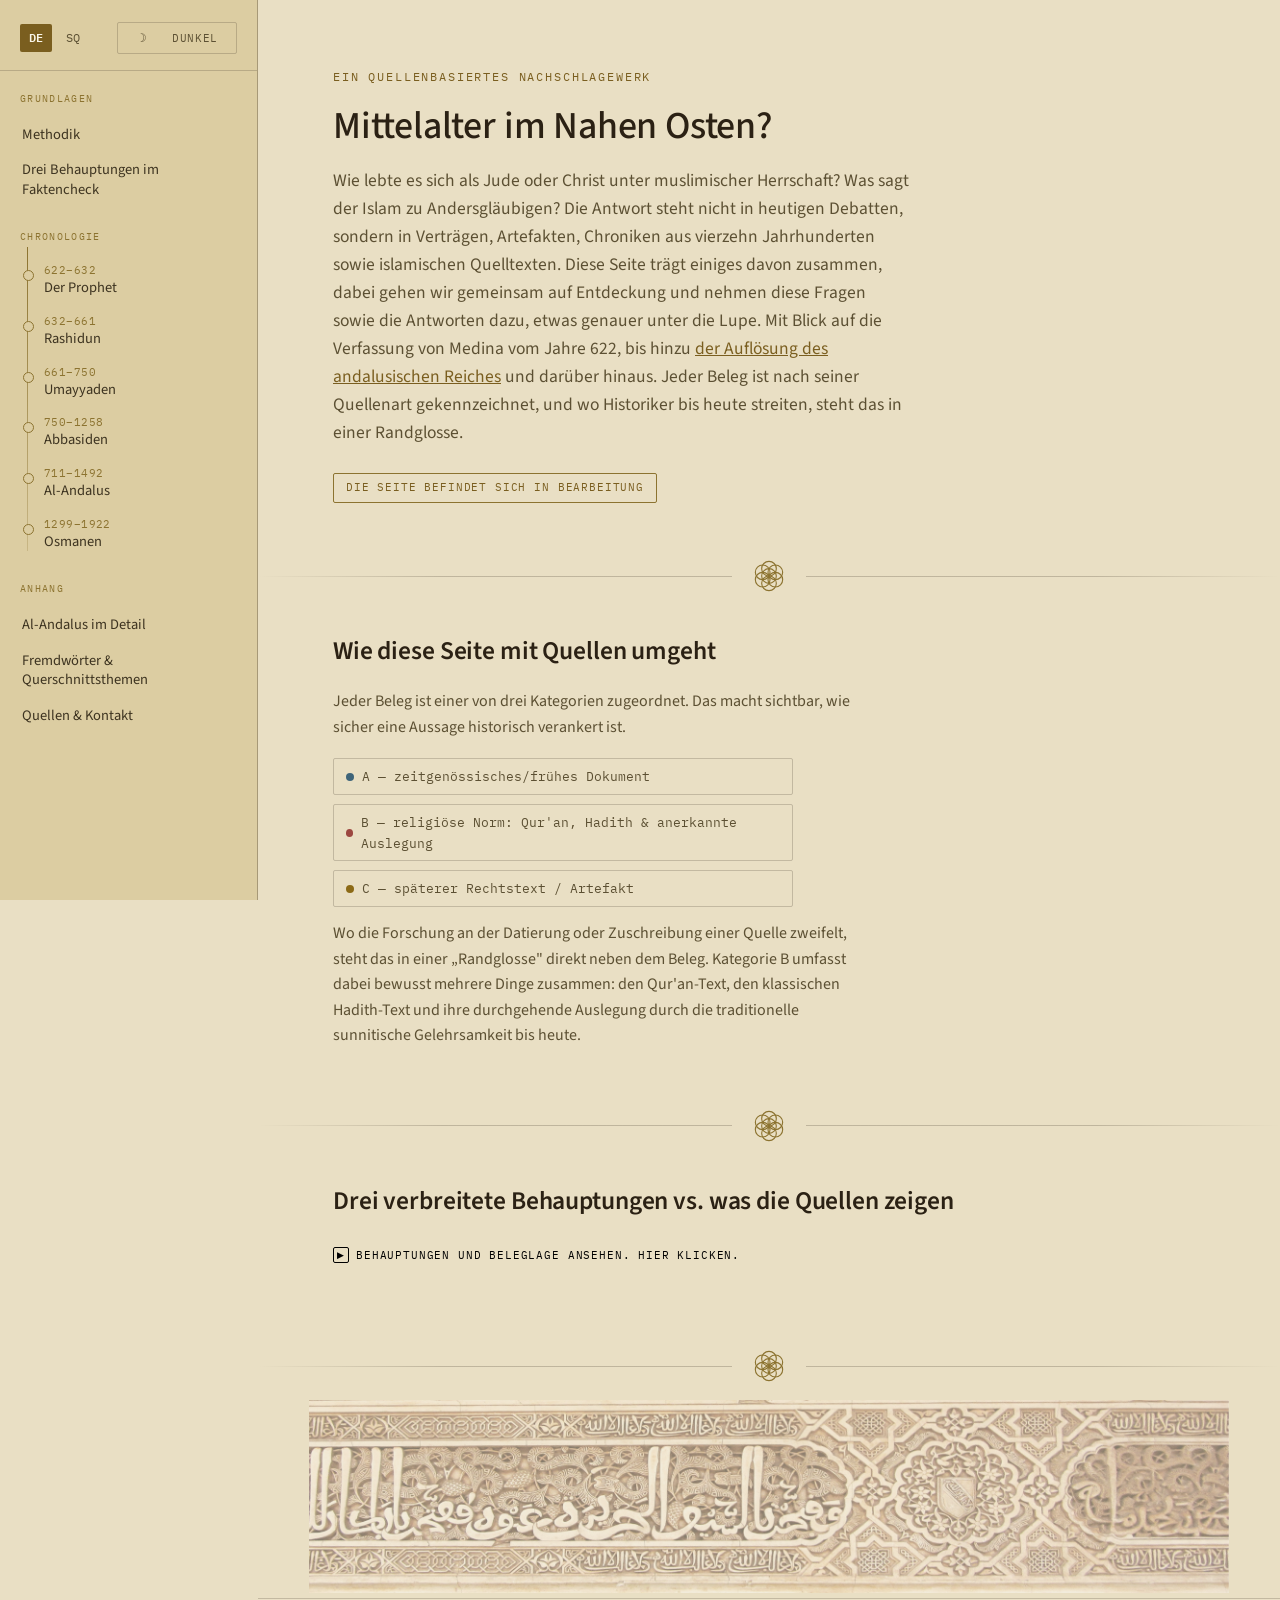
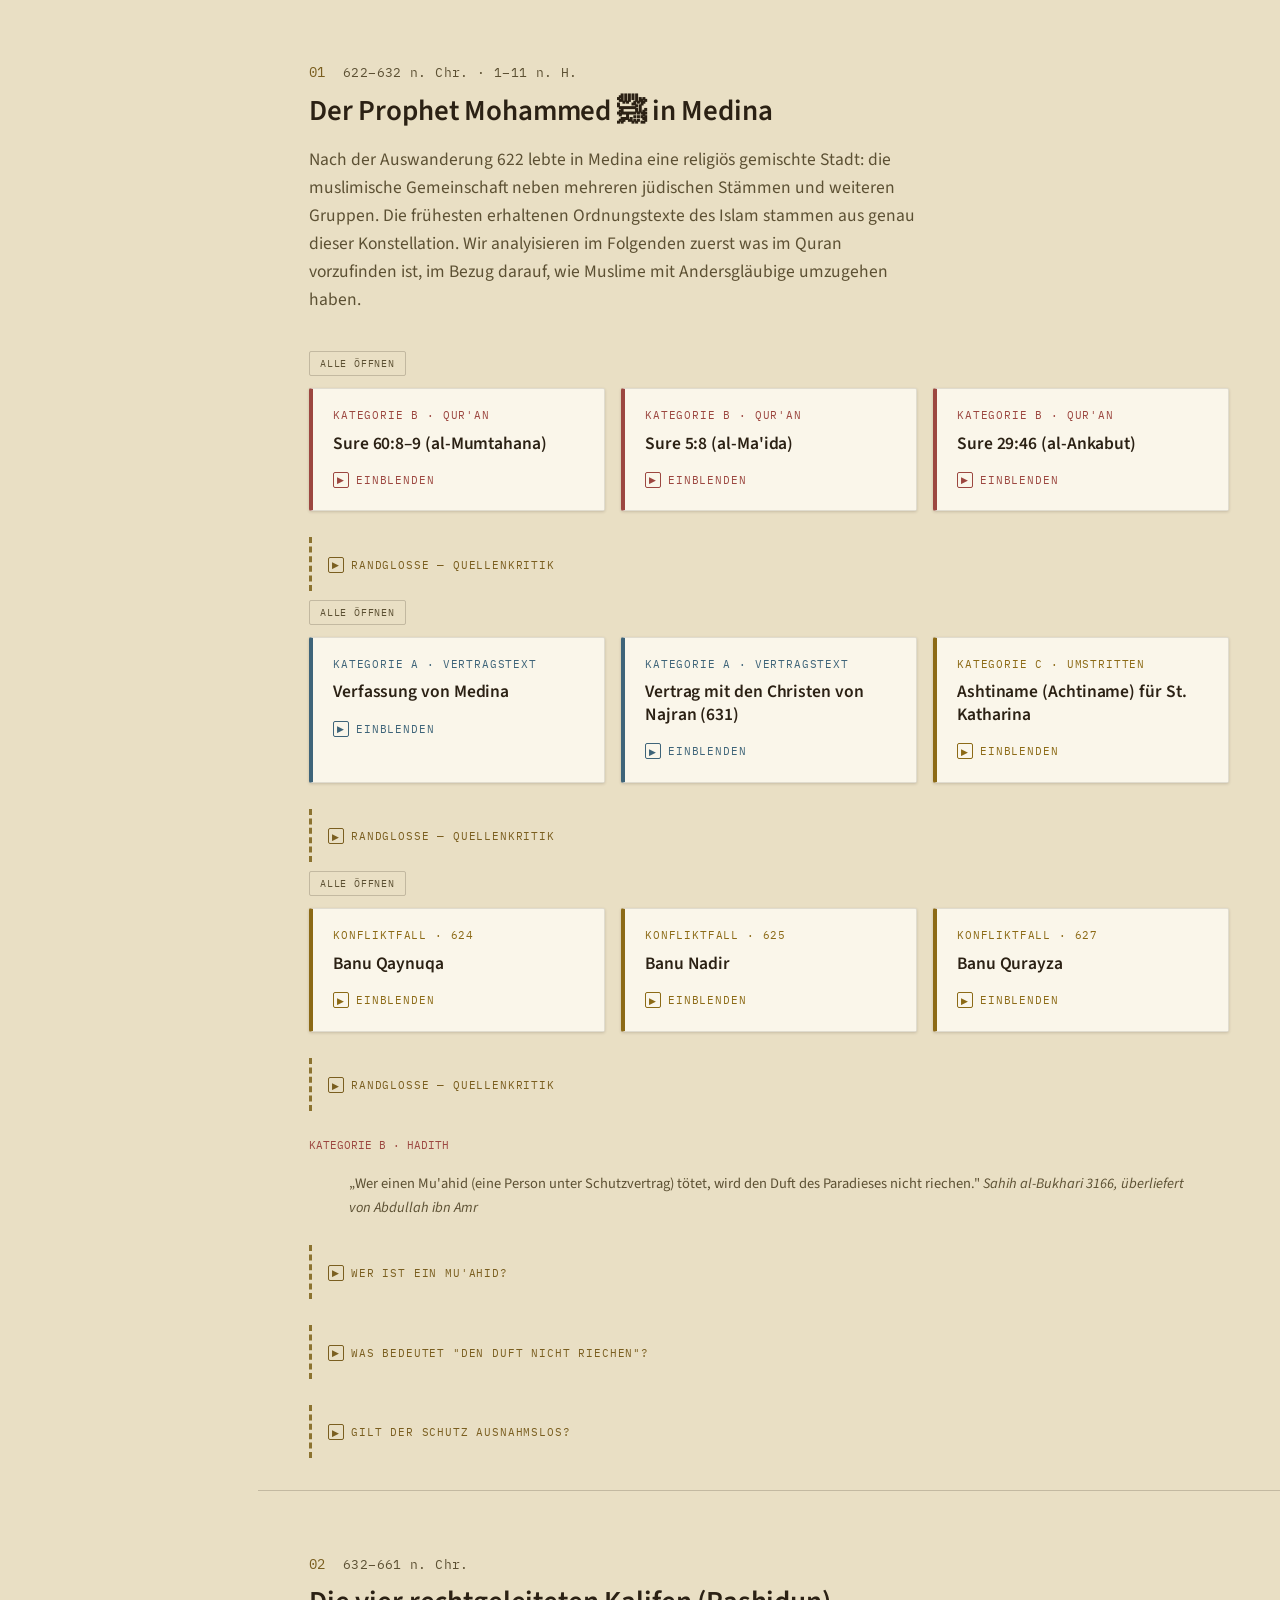
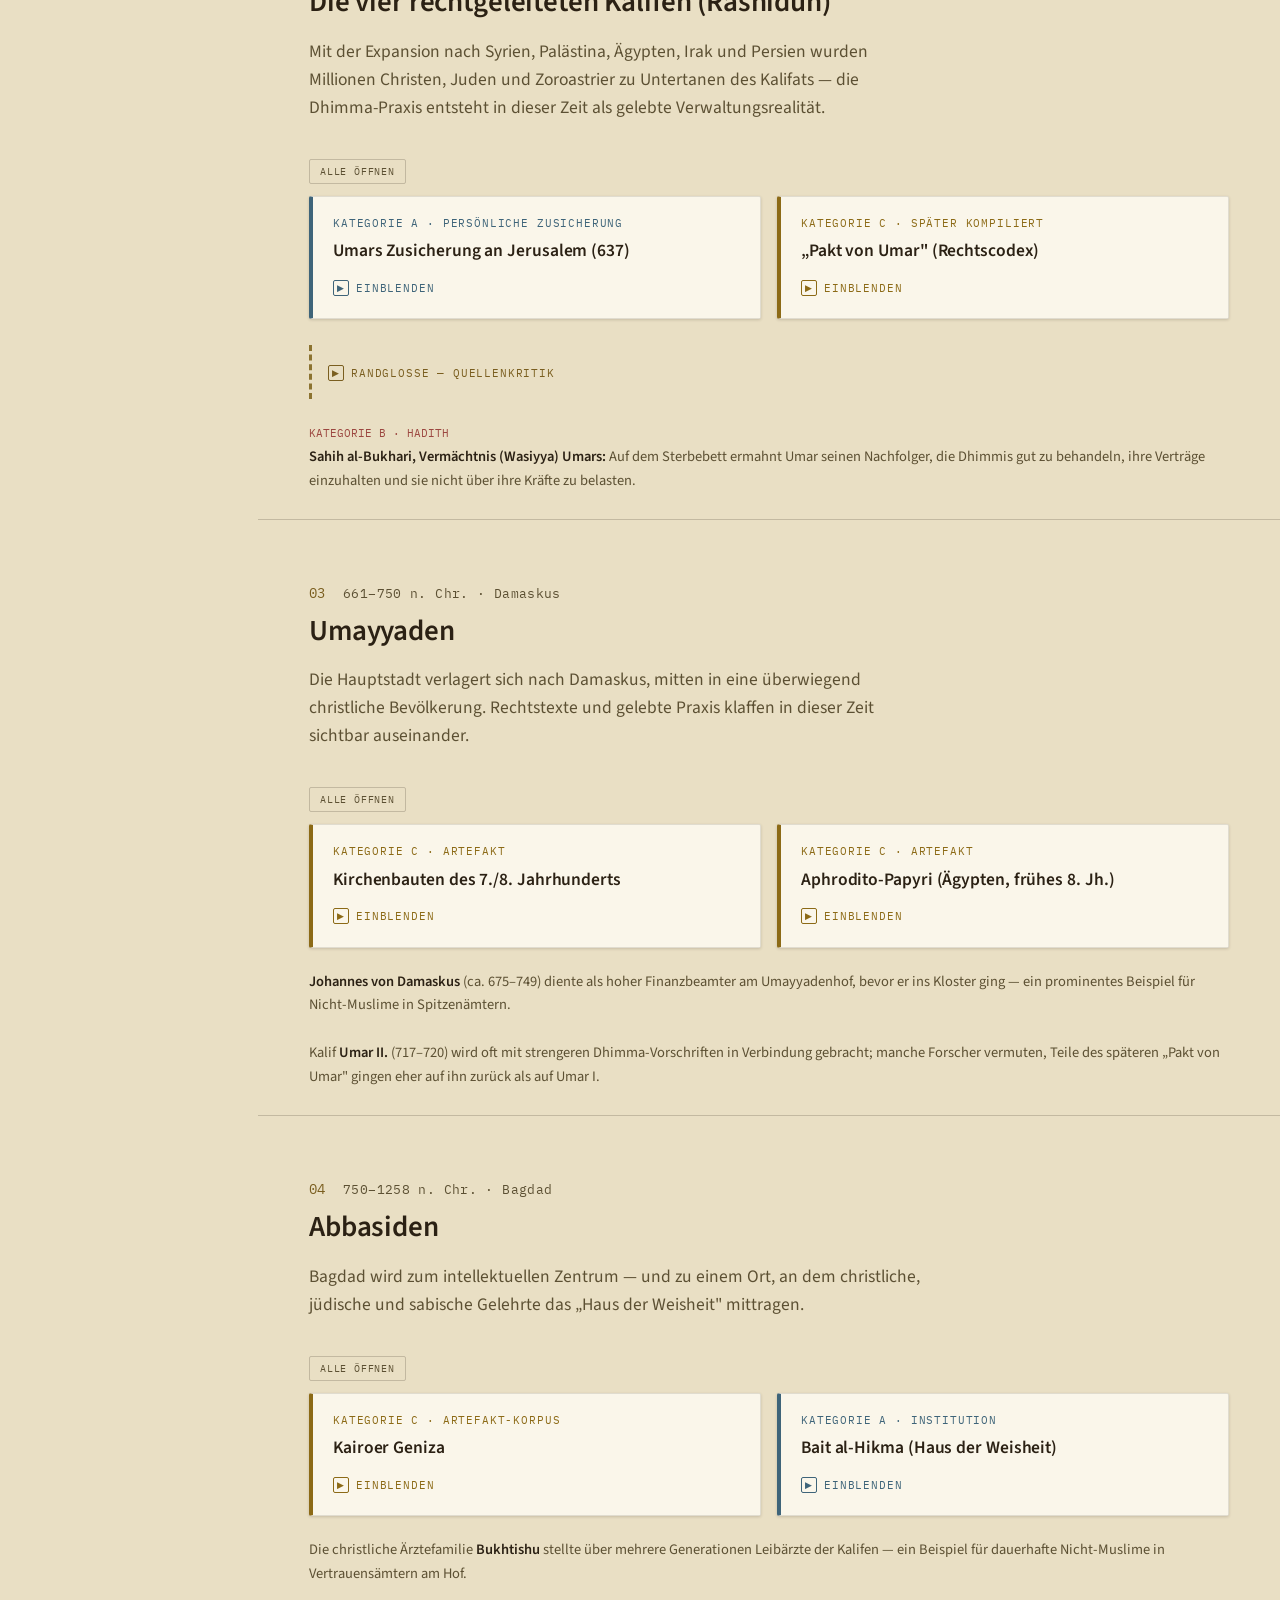
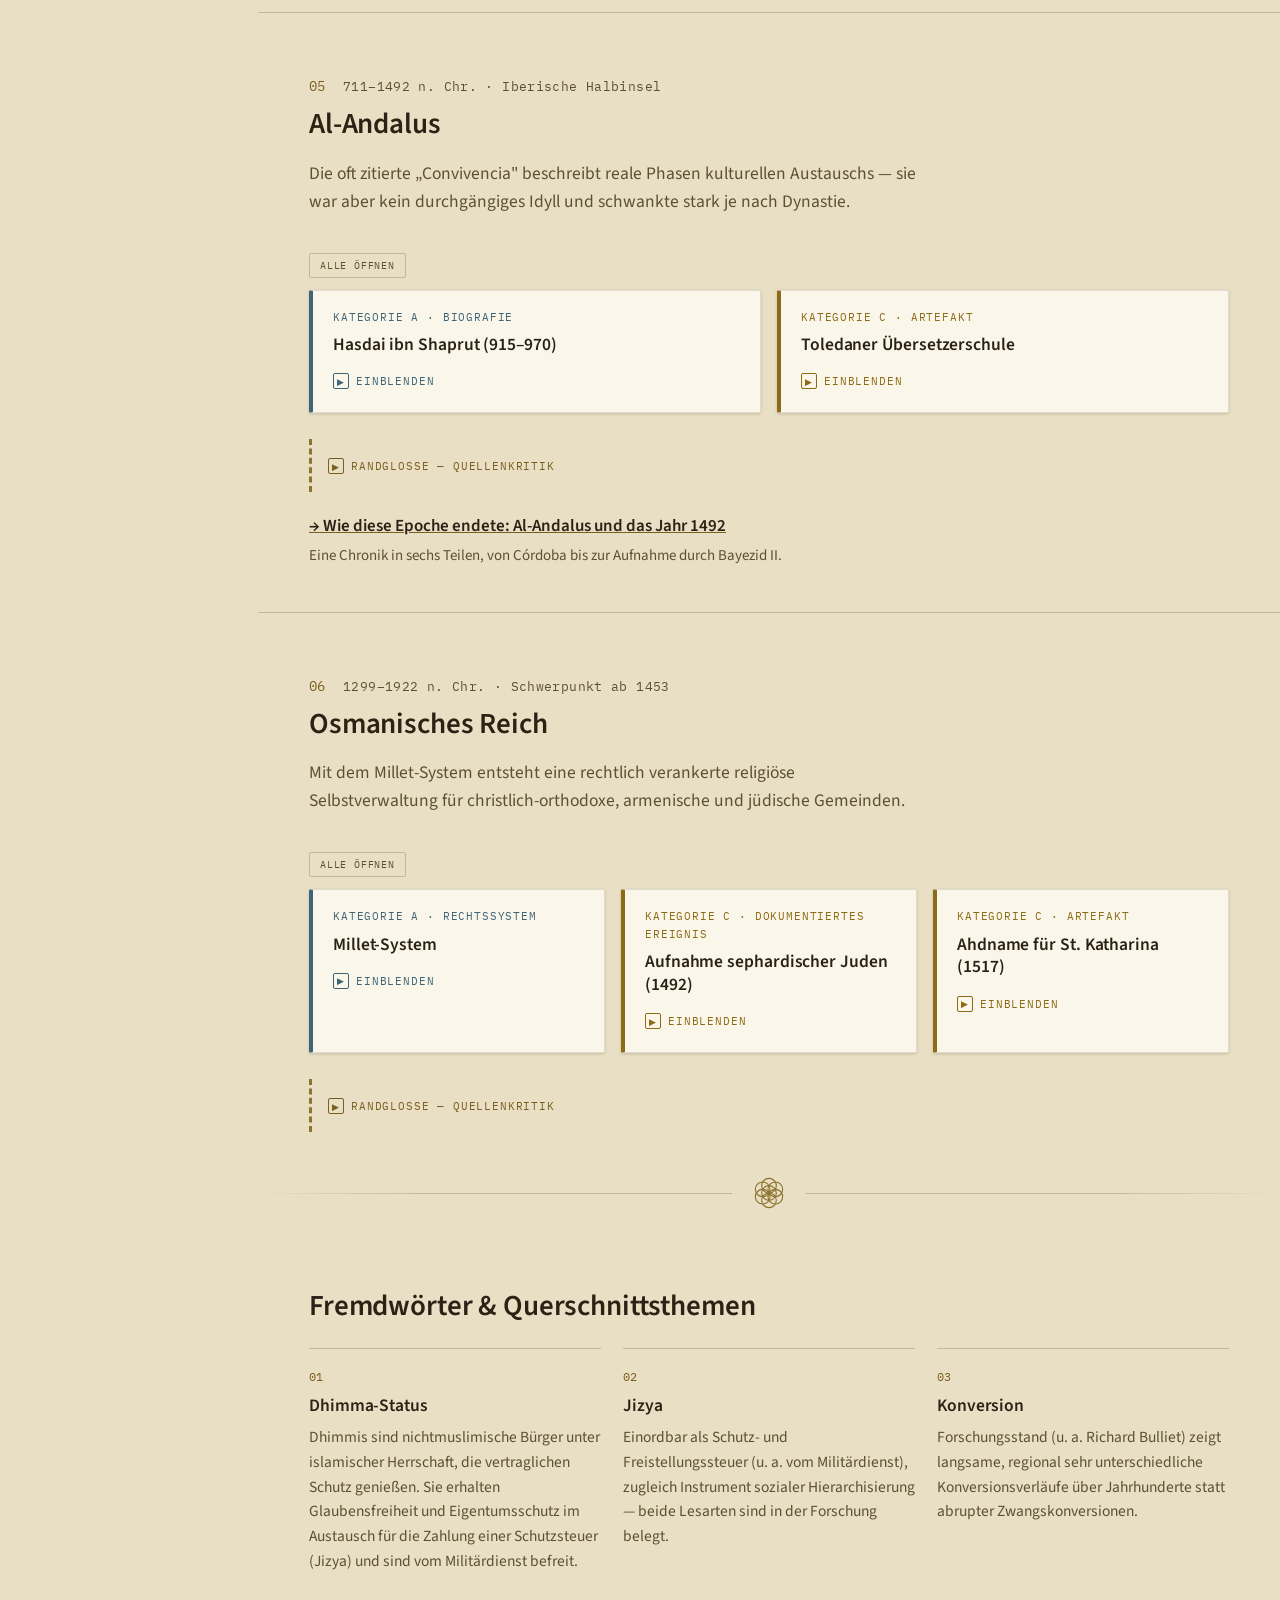
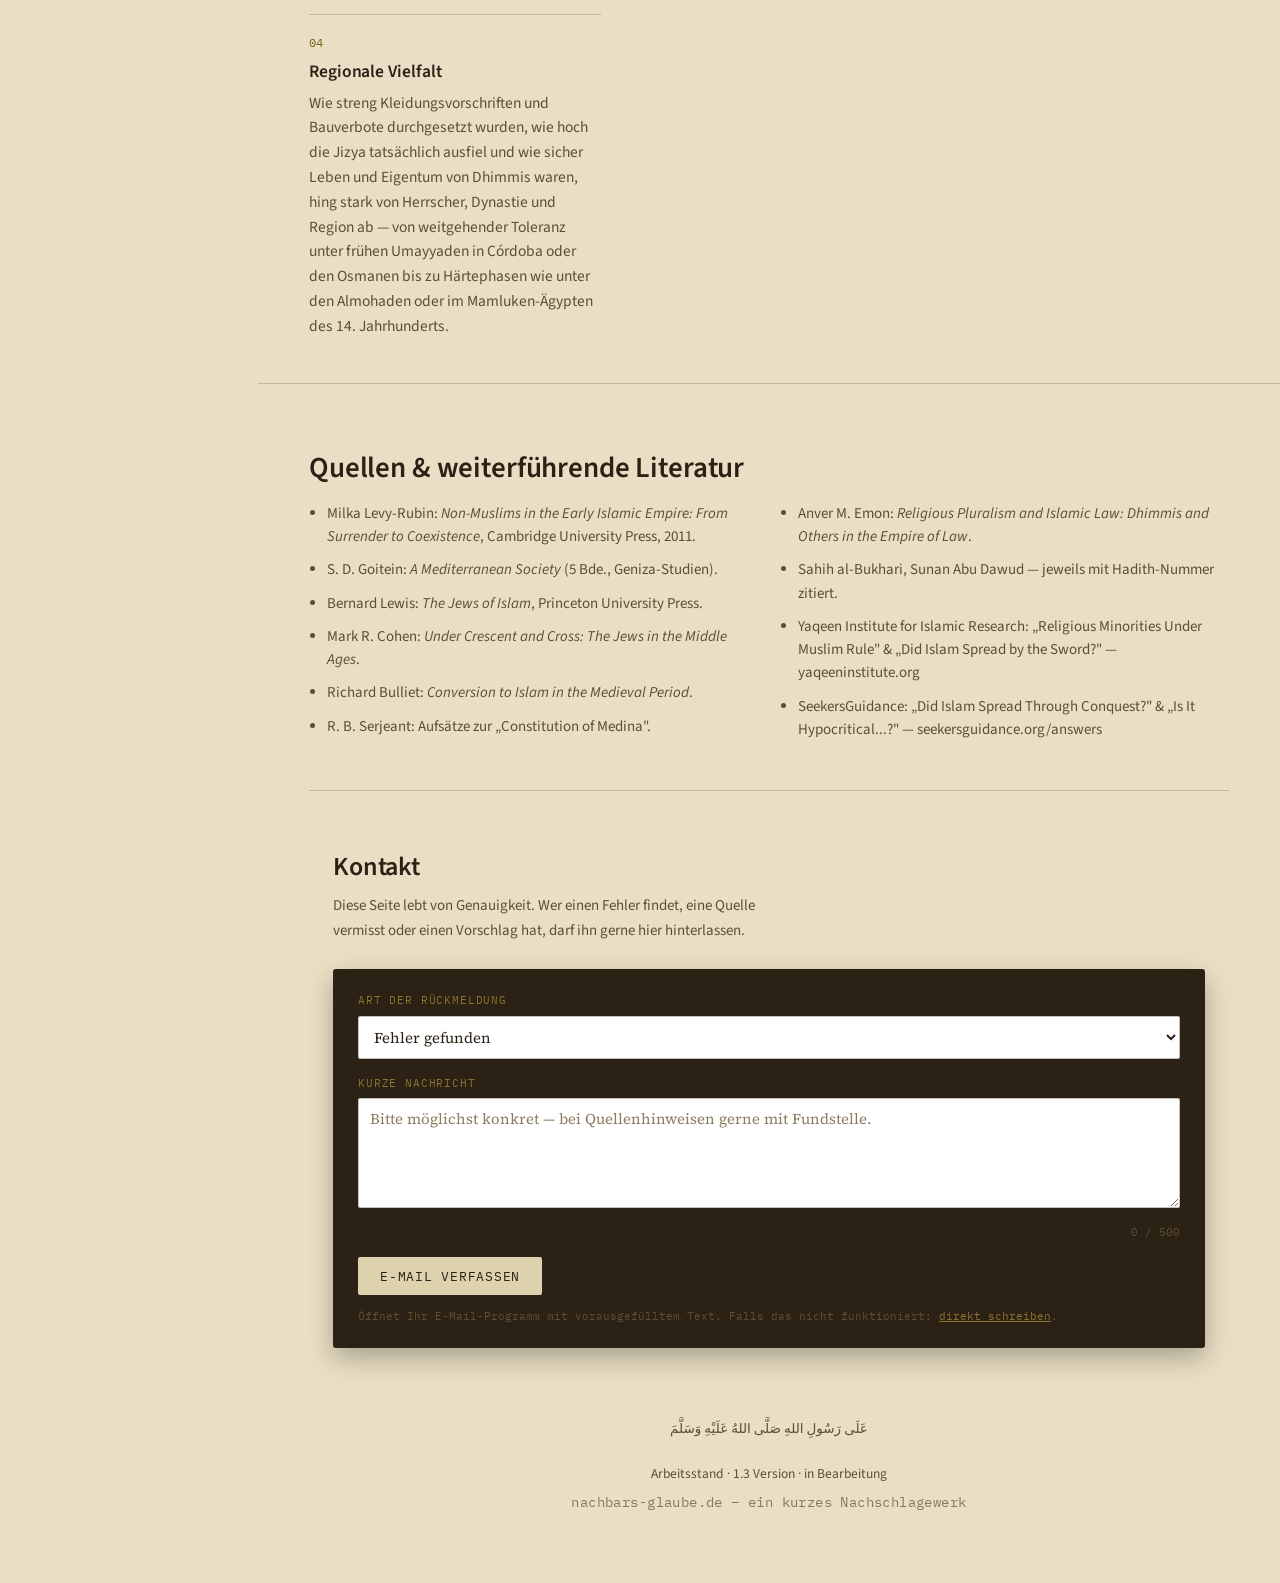
==== index.html @ 583b6cc5 "some changes" ====
<!DOCTYPE html>
<html lang="de">
<head>
<meta charset="UTF-8">
<meta name="viewport" content="width=device-width, initial-scale=1.0">
<title>Religiöse Minderheiten unter dem Banner des Islams</title>
<style>
@import url('https://fonts.googleapis.com/css2?family=Spectral:ital,wght@0,400;0,500;0,600;0,700;1,500&family=Source+Serif+4:opsz,wght@8..60,400;8..60,500;8..60,600&family=IBM+Plex+Mono:wght@400;500&display=swap');

:root{
  --ink:#1B2430;
  --ink-2:#212B39;
  --ink-3:#283544;
  --parchment:#E9DFC4;
  --parchment-2:#DED2AE;
  --parchment-text:#2B2114;
  --gold:#BD9A3C;
  --gold-dim:#8C7330;
  --vermillion:#9C4740;
  --lapis:#3E6479;
  --sage:#5B7B62;
  --line: rgba(233,223,196,0.14);
}

*{box-sizing:border-box;}
html{scroll-behavior:smooth;}
body{
  margin:0;
  background:var(--ink);
  color:var(--parchment);
  font-family:'Source Serif 4', serif;
  line-height:1.6;
}
h1,h2,h3,.display{
  font-family:'Spectral', serif;
  font-weight:600;
  letter-spacing:0.01em;
  color:var(--parchment);
}
.mono{
  font-family:'IBM Plex Mono', monospace;
  letter-spacing:0.03em;
}
a{color:var(--gold);}

/* ---------- decorative geometric motif (non-figurative, girih-inspired) ---------- */
.motif-divider{
  height:34px;
  width:100%;
  background-image: repeating-linear-gradient(45deg, var(--line) 0 1px, transparent 1px 22px),
                     repeating-linear-gradient(-45deg, var(--line) 0 1px, transparent 1px 22px);
  opacity:0.7;
}
.divider-image{
  display:block;
  width:920px;
  max-width:100%;
  height:auto;
  margin:5px auto;
  opacity:0.3;
}

/* ---------- top nav ---------- */
.topnav{
  position:sticky; top:0; z-index:50;
  background:rgba(27,36,48,0.92);
  backdrop-filter:blur(6px);
  border-bottom:1px solid var(--line);
  overflow-x:auto;
  white-space:nowrap;
  padding:0 18px;
}
.topnav .rail{
  display:inline-flex; gap:2px; padding:12px 0;
}
.topnav a{
  font-family:'IBM Plex Mono', monospace;
  font-size:12.5px;
  text-decoration:none;
  color:var(--parchment-2);
  padding:8px 14px;
  border-radius:2px;
  border:1px solid transparent;
  white-space:nowrap;
}
.topnav a:hover{ border-color:var(--gold); color:var(--gold); }

.langswitch{
  display:inline-flex; align-items:center; gap:2px;
  margin-right:12px; padding-right:12px;
  border-right:1px solid var(--line);
  font-family:'IBM Plex Mono', monospace; font-size:12px;
}
.langswitch a, .langswitch span{ padding:6px 8px; }
.langswitch a{ color:var(--parchment-2); text-decoration:none; }
.langswitch a:hover{ color:var(--gold); }
.langswitch .active{ color:var(--gold); font-weight:600; }

/* ---------- hero ---------- */
.hero{
  position:relative;
  padding:100px 24px 70px;
  max-width:900px;
  margin:0 auto;
  text-align:center;
}
.hero .eyebrow{
  font-family:'IBM Plex Mono', monospace;
  font-size:12.5px;
  color:var(--gold);
  text-transform:uppercase;
  letter-spacing:0.18em;
  margin-bottom:22px;
  display:block;
}
.hero h1{
  font-size:clamp(34px,5.4vw,58px);
  line-height:1.12;
  margin:0 0 26px;
}
.hero h1 em{
  font-style:italic; color:var(--gold); font-weight:500;
}
.hero p{
  font-size:18px;
  color:var(--parchment-2);
  max-width:620px;
  margin:0 auto;
}
.hero .seal{
  margin:64px auto 0;
  width:128px; height:128px;
  border:1.5px solid var(--gold);
  border-radius:50%;
  display:flex; align-items:center; justify-content:center;
  font-family:'IBM Plex Mono', monospace;
  font-size:10px; color:var(--gold); letter-spacing:0.05em;
  position:relative;
}
.hero .seal::before{
  content:'';
  position:absolute; inset:6px;
  border:1px solid var(--gold-dim);
  border-radius:50%;
}

/* ---------- methodology strip ---------- */
.method{
  max-width:920px; margin:0 auto; padding:10px 24px 60px;
}
.method .legend{
  display:flex; flex-wrap:wrap; gap:14px; justify-content:center;
  margin-top:18px;
}
.legend .chip{
  font-family:'IBM Plex Mono', monospace;
  font-size:12px; padding:7px 12px; border-radius:2px;
  border:1px solid var(--line); color:var(--parchment-2);
  display:flex; align-items:center; gap:8px;
}
.chip .dot{width:8px;height:8px;border-radius:50%;}
.dot.a{background:var(--lapis);}
.dot.b{background:var(--vermillion);}
.dot.c{background:var(--gold);}

.claim-answer .scholars{
  margin-top:14px; padding-top:12px; border-top:1px dashed rgba(43,33,20,0.25);
}
.claim-answer .scholars .label{ color:var(--vermillion); }
.claim-answer .scholars p{ font-size:14px; }
.method p.note{
  text-align:center; color:var(--parchment-2); font-size:14.5px; max-width:640px; margin:22px auto 0;
}

/* ---------- faktencheck ---------- */
.faktencheck{ max-width:920px; margin:0 auto; padding:10px 24px 70px; }
.claim{
  margin-bottom:36px;
  border:1px solid var(--line);
  border-radius:3px;
  overflow:hidden;
}
.claim-quote{
  background:var(--ink-3);
  padding:20px 24px;
  border-bottom:1px solid var(--line);
}
.claim-quote .label{
  font-family:'IBM Plex Mono', monospace;
  font-size:10.5px; text-transform:uppercase; letter-spacing:0.09em;
  color:var(--vermillion); display:block; margin-bottom:10px;
}
.claim-quote p{
  font-style:italic;
  color:var(--parchment-2);
  font-size:16px;
  margin:0;
  max-width:68ch;
}
.claim-answer{
  background:var(--parchment);
  color:var(--parchment-text);
  padding:22px 24px;
}
.claim-answer .label{
  font-family:'IBM Plex Mono', monospace;
  font-size:10.5px; text-transform:uppercase; letter-spacing:0.09em;
  color:var(--gold-dim); display:block; margin-bottom:10px;
}
.claim-answer p{ font-size:15px; margin:0 0 10px; }
.claim-answer p:last-child{ margin-bottom:0; }
.claim-answer .src{
  font-family:'IBM Plex Mono', monospace; font-size:11px; color:#5c5033;
}

/* ---------- era sections ---------- */
.era{
  padding:70px 24px 30px;
  border-top:1px solid var(--line);
}
.era-inner{ max-width:920px; margin:0 auto; }
.era-head{ display:flex; align-items:baseline; gap:18px; flex-wrap:wrap; margin-bottom:8px;}
.era-num{ font-family:'IBM Plex Mono', monospace; color:var(--gold); font-size:14px;}
.era-dates{ font-family:'IBM Plex Mono', monospace; color:var(--parchment-2); font-size:13px; }
.era h2{ font-size:clamp(24px,3.4vw,34px); margin:2px 0 18px;}
.era > .era-inner > p.lede{
  color:var(--parchment-2); font-size:17px; max-width:70ch; margin-bottom:34px;
}

/* document/evidence cards */
.cards{ display:grid; grid-template-columns:repeat(auto-fit,minmax(260px,1fr)); gap:16px; margin-bottom:10px;}
.card{
  background:var(--parchment);
  color:var(--parchment-text);
  border-radius:2px;
  padding:20px 22px;
  position:relative;
  border-left:4px solid var(--lapis);
  box-shadow:0 10px 26px rgba(0,0,0,0.28);
}
.card.b{ border-left-color:var(--vermillion); }
.card.c{ border-left-color:var(--gold); }
.card .tag{
  font-family:'IBM Plex Mono', monospace;
  font-size:10.5px; text-transform:uppercase; letter-spacing:0.08em;
  color:var(--gold-dim); display:block; margin-bottom:8px;
}
.card.b .tag{ color:var(--vermillion); }
.card.a .tag{ color:var(--lapis); }
.card h3{ font-size:17px; color:var(--parchment-text); margin:0 0 8px; font-weight:600;}
.card p{ font-size:14.5px; margin:0; }
.card .src{
  display:block; margin-top:10px; font-family:'IBM Plex Mono', monospace;
  font-size:11px; color:#5c5033;
}

/* marginal gloss — the signature element */
.gloss{
  margin:26px 0 6px;
  padding:14px 18px 14px 16px;
  border-left:2px dashed var(--gold-dim);
  font-family:'Spectral', serif;
  font-style:italic;
  font-size:14.5px;
  color:var(--parchment-2);
  max-width:66ch;
}
.gloss::before{
  content:'Randglosse — Quellenkritik';
  display:block;
  font-family:'IBM Plex Mono', monospace;
  font-style:normal;
  font-size:10px;
  letter-spacing:0.08em;
  text-transform:uppercase;
  color:var(--gold);
  margin-bottom:6px;
}

.people{
  margin-top:22px; font-size:14.5px; color:var(--parchment-2);
}
.people b{ color:var(--parchment); }

/* cross themes */
.themes-grid{
  display:grid; grid-template-columns:repeat(auto-fit,minmax(220px,1fr));
  gap:22px; margin-top:24px;
}
.theme{ padding:18px 0; border-top:1px solid var(--line); }
.theme .n{ font-family:'IBM Plex Mono', monospace; color:var(--gold); font-size:12px; display:block; margin-bottom:8px;}
.theme h3{ font-size:17px; margin:0 0 8px;}
.theme p{ font-size:14px; color:var(--parchment-2); margin:0;}

/* bib */
.bib ul{ columns:2; column-gap:40px; padding-left:18px; font-size:14px; color:var(--parchment-2);}
.bib li{ margin-bottom:10px; break-inside:avoid;}

footer{
  padding:50px 24px 70px; text-align:center;
  color:var(--parchment-2); font-size:13px;
}
footer .mono{ display:block; margin-top:6px; opacity:0.7;}

@media (max-width:640px){
  .bib ul{ columns:1; }
  .hero{ padding:70px 20px 50px; }
}
</style>
<link rel="stylesheet" href="theme.css">
<link rel="icon" href="favicon.svg" type="image/svg+xml">
<script>(function(){var t="dark";try{t=localStorage.getItem("theme")||(window.matchMedia&&window.matchMedia("(prefers-color-scheme: light)").matches?"light":"dark");}catch(e){}document.documentElement.setAttribute("data-theme",t);})();</script>
</head>
<body>

<nav class="topnav">
  <div class="rail">
    <div class="langswitch"><span class="active">DE</span><a href="index-sq.html">SQ</a></div>
    <a href="#methodik">Methodik</a>
    <a href="#faktencheck">Drei Behauptungen im Faktencheck</a>
    <a href="#prophet">622–632 · Der Prophet</a>
    <a href="#rashidun">632–661 · Rashidun</a>
    <a href="#umayyaden">661–750 · Umayyaden</a>
    <a href="#abbasiden">750–1258 · Abbasiden</a>
    <a href="#andalus">711–1492 · Al-Andalus</a>
    <a href="al-andalus-1492.html" style="border-color:var(--gold);color:var(--gold);">Al-Andalus im Detail</a>
    <a href="#osmanen">1299–1922 · Osmanen</a>
    <a href="#themen">Fremdwörter & Querschnittsthemen</a>
    <a href="#quellen">Quellen & Kontakt</a>
  </div>
</nav>

<header class="hero">
  <span class="eyebrow">Ein quellenbasiertes Nachschlagewerk</span>
  <h1><em>Mittelalter im Nahen Osten?</em></h1>
  <p>Wie lebte es sich als Jude oder Christ unter muslimischer Herrschaft? Was sagt der Islam zu Andersgläubigen? Die Antwort steht nicht in heutigen Debatten, sondern in Verträgen, Artefakten, Chroniken aus vierzehn Jahrhunderten sowie islamischen Quelltexten. Diese Seite trägt einiges davon zusammen, dabei gehen wir gemeinsam auf Entdeckung und nehmen diese Fragen sowie die Antworten dazu, etwas genauer unter die Lupe. Mit Blick auf die Verfassung von Medina vom Jahre 622, bis hinzu <a href="al-andalus-1492.html">der Auflösung des andalusischen Reiches</a> und darüber hinaus. Jeder Beleg ist nach seiner Quellenart gekennzeichnet, und wo Historiker bis heute streiten, steht das in einer Randglosse.</p>
  <div class="seal">Die Seite befindet sich in Bearbeitung</div>
</header>

<div class="motif-divider"></div>

<section class="method" id="methodik">
  <h2 style="text-align:center;">Wie diese Seite mit Quellen umgeht</h2>
  <p style="text-align:center;color:var(--parchment-2);max-width:640px;margin:14px auto 0;">Jeder Beleg ist einer von drei Kategorien zugeordnet. Das macht sichtbar, wie sicher eine Aussage historisch verankert ist.</p>
  <div class="legend">
    <div class="chip"><span class="dot a"></span> A — zeitgenössisches/frühes Dokument</div>
    <div class="chip"><span class="dot b"></span> B — religiöse Norm: Qur'an, Hadith &amp; anerkannte Auslegung</div>
    <div class="chip"><span class="dot c"></span> C — späterer Rechtstext / Artefakt</div>
  </div>
  <p style="text-align:center;color:var(--parchment-2);max-width:640px;margin:14px auto 0;">Wo die Forschung an der Datierung oder Zuschreibung einer Quelle zweifelt, steht das in einer „Randglosse" direkt neben dem Beleg. Kategorie B umfasst dabei bewusst mehrere Dinge zusammen: den Qur'an-Text, den klassischen Hadith-Text und ihre durchgehende Auslegung durch die traditionelle sunnitische Gelehrsamkeit bis heute.</p>
</section>

<div class="motif-divider"></div>

<!-- ============ FAKTENCHECK ============ -->
<section class="faktencheck" id="faktencheck">
  <h2 style="text-align:center;">Drei verbreitete Behauptungen vs. was die Quellen zeigen</h2>

  <div data-collapse data-label="Behauptungen und Beleglage ansehen. Hier klicken." style="--label-text-decoration: underline;">
  <p style="color:var(--parchment-2);max-width:68ch;margin:0 0 26px;">In öffentlichen Debatten über den Islam kursieren immer wieder drei Behauptungen, die großen Raum einnehmen: dass der Islam nur friedlich sein kann, wenn Muslime in der Minderheit sind; dass Täuschung <a href="https://www.eslam.de/begriffe/v/verstellung.htm">(Taqiyya)</a> ein islamisches Kernprinzip sei; und dass der Islam seinen Anhängern Antisemitismus lehre. Diese Aussagen sind weit verbreitet – teils in populären Medien, teils in dezidiert islamfeindlichen Publikationen. Die folgende Sektion prüft sie an denselben historischen und religiösen Quellen, auf die auch die gesamte Zeitleiste sich stützt.</p>

    <div class="chooser">

      <article data-choice="Muslime wollen insgeheim andere Religionen und Länder unterwandern, sie sind nur friedlich, solange sie in der Unterzahl sind.">
        <div class="claim-answer">
          <span class="label">Beleglage</span>
          <p>Ab der Verfassung von Medina (622) waren Muslime in der hier behandelten Geschichte fast durchgehend die politisch-militärisch <b>dominante</b> Kraft, nicht die Minderheit. Unter Umayyaden, Abbasiden, Mamluken und Osmanen jeweils auf dem Höhepunkt ihrer Macht. Genau in diesen Phasen blieb der Rechtsschutz für Juden und Christen in Kraft: Jahrhunderte christlicher Kirchenbau-Kontinuität, eine christliche Ärztefamilie am Kalifenhof über Generationen, jüdische Wesire in Granada, die Kairoer Geniza, sind doch alles Zeugnisse die aufzeigen, wie Muslime mit Andersgläubigen lebten.</p>
          <p>Das historische Beispiel des osmanischen <b>Sultans Bayezid II.</b> dient unter anderem als Gegenbeweis: 1492 gewährte er den aus Spanien vertriebenen sephardischen Juden Asyl im Osmanischen Reich. Würde die genannte These zutreffen, müssten wir mit Verfolgungsmaßnahmen rechnen.</p>
          <span class="src">Kategorie A/C · Details in den Epochen-Abschnitten unten</span>
          <div class="scholars">
            <span class="label" style="color:var(--vermillion);">Kategorie B · Wie die Norm heute gelesen wird</span>
            <p>Das Yaqeen Institute weist darauf hin, dass Nicht-Muslime nach den ersten Eroberungen über mehr als zwei Jahrhunderte hinweg die Bevölkerungsmehrheit im Kalifat bildeten; die bloße Existenz großer, aufblühender jüdischer und christlicher Gemeinden im klassischen islamischen Raum sei der direkteste historische Gegenbeweis gegen eine Politik der Zwangskonversion. SeekersGuidance (Shaykh Irshaad Sedick) verweist darauf, dass jüdische Gemeinden unter muslimischer Herrschaft in Spanien und im Osmanischen Reich aufblühten, nachdem sie andernorts, v. a. in Europa, Verfolgung erlitten hatten.</p>
            <span class="src">yaqeeninstitute.org, „Did Islam Spread by the Sword?"; seekersguidance.org, „Is It Hypocritical...?"</span>
          </div>
        </div>
      </article>

      <article data-choice="Der Koran erlaubt Muslimen, andere zu täuschen, um im richtigen Moment zuzuschlagen.">
        <div class="claim-answer">
          <span class="label">Beleglage</span>
          <p>Der oft zitierte Begriff „Taqiyya" ist als systematisierte Lehre in erster Linie ein <b>schiitisches</b> Rechtskonzept, entwickelt aus der Verfolgungserfahrung einer religiösen Minderheit. Auf sunnitische Lehre angewendet, ist der Begriff bereits unpräzise gewählt.</p>
          <p>Was sunnitische Quellen tatsächlich enthalten: Quran 16:106 erlaubt die verbale Verleugnung des Glaubens ausschließlich unter akuter Lebensgefahr, Anlass war die Folterung des Gefährten Ammar ibn Yasir. Das ist eine eng begrenzte Notlagen-Ausnahme, keine Beziehungsstrategie gegenüber Andersgläubigen. Das Hadith „Krieg ist Täuschung" (Sahih al-Bukhari) bezieht sich auf taktische Kriegslist im aktiven bewaffneten Konflikt, ein Prinzip, das sich in der Kriegsethik praktisch jeder Zivilisation findet, nicht auf den Umgang mit Nachbarn im Frieden.</p>
          <p>Es gibt keine Rechtsgrundlage für dauerhafte, generelle Täuschung von Andersgläubigen. Die jahrhundertelange, generationenübergreifende Zusammenarbeit mit nicht-muslimischen Beamten, Ärzten und Gelehrten (siehe Epochen unten) wäre bei einer solchen Strategie kaum erklärbar.</p>
          <span class="src">Quran 16:106; Sahih al-Bukhari (Kriegslist-Hadith)</span>
        </div>
      </article>

      <article data-choice="Der Islam lehrt seinen Anhängern Antisemitismus.">
        <div class="claim-answer">
          <span class="label">Beleglage</span>
          <p>Über mehr als ein Jahrtausend bekleideten Juden unter sunnitischer Herrschaft hohe Vertrauensämter: Samuel und Joseph ibn Naghrilla als Wesire in Granada (bis 1066), Leibärzte an mehreren Höfen, Verwaltungsbeamte in der Mamlukenzeit. Maimonides, der bedeutendste jüdische Gelehrte des Mittelalters, floh nicht vor sunnitischer Herrschaft, sondern <b>vor den Almohaden</b>, einer radikalen Reformbewegung, deren Gründer Ibn Tumart sich selbst zum Mahdi (geistlicher Oberführer) erklärte und die auch gegen sunnitische Gelehrte vorging, die sich seiner Autorität nicht unterordneten. Die Kairoer Geniza dokumentiert jahrhundertelangen jüdischen Alltag unter Mamlukenherrschaft ohne Bruch.</p>
          <span class="src">Kategorie A · Details in den Epochen-Abschnitten unten</span>
          <div class="scholars">
            <span class="label" style="color:var(--vermillion);">Kategorie B · Wie die Norm heute gelesen wird</span>
            <p>Yaqeen Institute: Die Dhimma-Praxis stehe im Vergleich zur Behandlung von Nicht-Christen im vormodernen Europa gut da. Einzelne Missbrauchsfälle, Yaqeen nennt hier den fatimidischen, also nicht-sunnitischen Kalifen al-Hakim, gelten dort als seltene Randerscheinungen, definitiv nicht als Norm.</p>
            <span class="src">yaqeeninstitute.org, „Did Islam Spread by the Sword?"</span>
          </div>
        </div>
      </article>

    </div>
  </div>
</section>

<div class="motif-divider"></div>
<img src="images/alhambra.jpg" alt="alhambra kalligraphie" class="divider-image">
<!-- ============ ERA 1 ============ -->
<section class="era" id="prophet">
  <div class="era-inner">
    <div class="era-head">
      <span class="era-num">01</span>
      <span class="era-dates mono">622–632 n. Chr. · 1–11 n. H.</span>
    </div>
    <h2>Der Prophet Mohammed ﷺ in Medina</h2>
    <p class="lede">Nach der Auswanderung 622 lebte in Medina eine religiös gemischte Stadt: die muslimische Gemeinschaft neben mehreren jüdischen Stämmen und weiteren Gruppen. Die frühesten erhaltenen Ordnungstexte des Islam stammen aus genau dieser Konstellation. Wir analyisieren im Folgenden zuerst was im Quran vorzufinden ist, im Bezug darauf, wie Muslime mit Andersgläubige umzugehen haben.</p>

    <div class="cards">
      <div class="card b">
        <span class="tag">Kategorie B · Qur'an</span>
        <h3>Sure 60:8–9 (al-Mumtahana)</h3>
        <p>„Allah verbietet euch nicht, gegenüber denen, die euch nicht wegen der Religion bekämpfen und nicht aus euren Häusern vertreiben, rechtschaffen und gerecht zu handeln. Allah liebt die Gerechten."<br><br>Ibn Kathir kommentiert: Gemeint seien jene, die an einer Vertreibung keinen Anteil hatten (nicht mitwirkten); Güte (birr) und Fairness (qist) ihnen gegenüber seien ausdrücklich erlaubt. Der Folgevers 60:9 grenzt ab: Untersagt ist allein das Bündnis mit denen, die tatsächlich gekämpft, vertrieben oder bei der Vertreibung geholfen haben. (gegen die Muslime)</p>
        <span class="src">Dt. Wiedergabe nach dem arab. Original (vgl. Sahih International); Tafsir Ibn Kathir zu 60:8–9</span>
      </div>
      <div class="card b">
        <span class="tag">Kategorie B · Qur'an</span>
        <h3>Sure 5:8 (al-Ma'ida)</h3>
        <p>„… und lasst nicht den Hass gegen ein Volk euch davon abhalten, gerecht zu sein. Seid gerecht! Das ist der Gottesfurcht (taqwa) näher."<br><br>Ibn Kathir kommentiert unmissverständlich: Man dürfe sich vom Hass auf bestimmte Leute nicht dazu hinreißen lassen, ihnen gegenüber ungerecht zu sein. Gerecht sei man gegenüber jedem, <b>ob Freund oder Feind</b>.</p>
        <span class="src">Dt. Wiedergabe nach dem arab. Original (vgl. Sahih International); Tafsir Ibn Kathir zu 5:8</span>
      </div>
      <div class="card b">
        <span class="tag">Kategorie B · Qur'an</span>
        <h3>Sure 29:46 (al-Ankabut)</h3>
        <p>„Streitet mit den Leuten der Schrift nur auf die beste Weise, außer mit denen von ihnen, die Unrecht begehen. Und sagt: Wir glauben an das, was zu uns herabgesandt wurde und was zu euch herabgesandt wurde. Unser Gott und euer Gott ist einer, und Ihm sind wir ergeben."<br><br> „Leute der Schrift" (ahl al-kitab) bezeichnet im Quran, Juden und Christen. Der Grundsatz des besten Umgangs gilt also ausdrücklich ihnen. Ein Teil von Ibn Kathirs Kommentar dazu, lautet: Wer sich bei ihnen über Religion erkundigen wolle, solle das im bestmöglichen Ton tun, er verweist dabei auf Gottes Anweisung an Musa und Harun, selbst gegenüber Pharao „milde zu sprechen" (Sure 20:44).</p>
        <span class="src">Dt. Wiedergabe nach dem arab. Original (vgl. Sahih International); Tafsir Ibn Kathir zu 29:46</span>
      </div>
    </div>

    <div class="gloss">Ibn Kathir überliefert zwei Berichte zum Anlass von Sure 60:8. Nach dem einen (Bukhari und Muslim) fragte Asma bint Abi Bakr, ob sie die Bande zu ihrer noch nicht-muslimischen Mutter pflegen dürfe — der Prophet ﷺ bejahte. Nach dem anderen brachte die Mutter Geschenke, Asma nahm sie nicht an und ließ sie nicht ins Haus; daraufhin sei der Vers offenbart worden und der Prophet ﷺ habe sie angewiesen, die Geschenke anzunehmen und die Mutter einzulassen.</div>

    <div class="cards">
      <div class="card a">
        <span class="tag">Kategorie A · Vertragstext</span>
        <h3>Verfassung von Medina</h3>
        <p>Regelt gemeinsame Verteidigung und Rechtsprechung zwischen Muslimen und jüdischen Stämmen und hält fest: den Juden ihre Religion, den Muslimen ihre Religion. Gilt als eines der am besten gesicherten Dokumente der frühesten islamischen Zeit.</p>
        <span class="src">Ibn Ishaq / Ibn Hisham, Sira</span>
      </div>
      <div class="card a">
        <span class="tag">Kategorie A · Vertragstext</span>
        <h3>Vertrag mit den Christen von Najran (631)</h3>
        <p>Schutzzusage im Austausch gegen Jizya; garantierte Religionsausübung, eigene Kirchen und Rechtsprechung für die christliche Delegation aus dem Jemen.</p>
        <span class="src">Ibn Sa'd; al-Baladhuri, Futuh al-Buldan</span>
      </div>
      <div class="card c">
        <span class="tag">Kategorie C · umstritten</span>
        <h3>Ashtiname (Achtiname) für St. Katharina</h3>
        <p>Traditionell auf 626 datierter Schutzbrief an das Sinai-Kloster. Bis heute dort als Reliquie verwahrt bzw. in Abschriften bezeugt.</p>
        <span class="src">Kopien: Katharinenkloster Sinai, Simonopetra</span>
      </div>
    </div>

    <div class="gloss">Die ältesten erhaltenen Abschriften der Ashtiname stammen erst aus deutlich späterer Zeit als 626; ihre Existenz zu Lebzeiten des Propheten ist unter Historikern umstritten, während sie innerhalb der klosterinternen und islamischen Tradition seit Jahrhunderten als authentisch gilt. Beide Positionen gehören auf eine ehrliche Seite.</div>

    <div class="cards">
      <div class="card c">
        <span class="tag">Konfliktfall · 624</span>
        <h3>Banu Qaynuqa</h3>
        <p>Nach einem öffentlich eskalierten Konflikt und anschließenden bewaffneten Auseinandersetzungen mit Todesopfern wurden die Banū Qaynuqāʿ wegen Bruchs des Bündnisvertrags von Medina belagert und anschließend nach Syrien verbannt (keine Hinrichtungen).</p>
        <span class="src">Ibn Ishaq; vgl. F. Donner, F. E. Peters</span>
      </div>
      <div class="card c">
        <span class="tag">Konfliktfall · 625</span>
        <h3>Banu Nadir</h3>
        <p>Nach der Aufdeckung eines Attentatsplans gegen den Propheten Mohammed ﷺ wurden die Banū Naḍīr wegen Vertragsbruchs belagert und anschließend nach Khaybar vertrieben.</p>
        <span class="src">Ibn Ishaq; Sahih Muslim</span>
      </div>
      <div class="card c">
        <span class="tag">Konfliktfall · 627</span>
        <h3>Banu Qurayza</h3>
        <p>Die Banū Qurayẓa waren Teil des Verteidigungsbündnisses von Medina und hatten sich verpflichtet, die Stadt im Kriegsfall nicht zu verraten. Während der Grabenschlacht wurde Medina von einer zahlenmäßig weit überlegenen Koalition belagert. Nach klassischer islamischer Überlieferung lösten sich die Banū Qurayẓa in dieser entscheidenden Phase von ihrem Bündnis, nahmen Kontakt mit den Belagerern auf und beabsichtigten, ihnen den Zugang zur Stadt zu ermöglichen. Dadurch drohte den Muslimen ein gleichzeitiger Angriff von außen und von innen, eine Situation, die das Ende der gesamten muslimischen Gemeinde hätte bedeuten können. Nachdem die Belagerung gescheitert war, ergaben sich die Banū Qurayẓa. Der Prophet ﷺ überließ ihnen die Wahl eines Schiedsrichters; sie akzeptierten Saʿd ibn Muʿādh, einen früheren Verbündeten ihres Stammes. Saʿd sprach das Urteil über die als kämpfende Männer geltenden Stammesangehörigen, diese wurden hingerichtet. Frauen und Kinder wurden als Kriegsgefangene behandelt.</p>
        <span class="src">Ibn Ishaq; Sahih al-Bukhari</span>
      </div>
    </div>

    <div class="gloss">Die traditionelle Begründung für alle drei Konflikte ist Vertragsbruch bzw. Kriegsverrat, nicht die Religionszugehörigkeit als solche. Zugleich merken westliche Historiker (u. a. Fred Donner, F. E. Peters) an, dass die Quellen die genauen Umstände nicht immer präzisieren, und die Forschung diskutiert bis heute Umfang und Zahlen der Hinrichtungen bei Banu Qurayza (u. a. W. N. Arafat). Beides gehört zu einer ehrlichen Darstellung dazu — unabhängig davon, welche Lesart man für plausibler hält.</div>

<div class="people">
  <span class="tag" style="color:var(--vermillion);font-family:'IBM Plex Mono',monospace;font-size:10.5px;text-transform:uppercase;">Kategorie B · Hadith</span>

  <blockquote class="hadith">
    „Wer einen Mu'ahid (eine Person unter Schutzvertrag) tötet, wird den Duft des Paradieses nicht riechen."
    <cite>Sahih al-Bukhari 3166, überliefert von Abdullah ibn Amr</cite>
  </blockquote>

  <div class="gloss" data-label="Wer ist ein Mu'ahid?">
    <p>Ein Nichtmuslim, der unter dem offiziellen Schutz der Muslime steht. Dazu zählen drei Gruppen:</p>
    <ul>
      <li>Minderheiten wie Christen und Juden, die dauerhaft im Land leben</li>
      <li>Gäste wie Touristen, Geschäftsleute oder Diplomaten mit Visum</li>
      <li>Bürger aus Ländern, mit denen ein Friedensvertrag besteht</li>
    </ul>
  </div>

  <div class="gloss" data-label="Was bedeutet &quot;den Duft nicht riechen&quot;?">
    <p>Nach der Überlieferung ist das Paradies noch aus vierzig Jahren Entfernung zu riechen. Wer einen geschützten Nichtmuslim tötet, wird so weit davon entfernt, dass ihn nicht einmal mehr dessen Duft erreicht.</p>
  </div>

  <div class="gloss" data-label="Gilt der Schutz ausnahmslos?">
    <p>Der Schutz besteht, solange der Vertrag besteht. Aufgehoben wird er weder durch die Religionszugehörigkeit noch durch gewöhnliche Straftaten, denn dafür gilt das normale Strafrecht wie für Muslime auch. Aufgehoben wird er durch den Bruch des Vertrags selbst, also durch Waffengang gegen die Gemeinschaft oder Übertritt zum Kriegsgegner.</p>
    <p>Davon zu unterscheiden ist der <b>Harbi</b>, also der Angehörige einer aktiv kriegführenden Partei, mit der kein Vertrag besteht. Der azharitische Gelehrte al-Jamal (gest. 1790) formuliert es so, dass Dhimmi, Mu'ahid und Musta'min in dieser Hinsicht dem Muslim gleichstehen, ausgenommen der Kämpfende.</p>
  </div>
</div>

  </div>
</section>

<!-- ============ ERA 2 ============ -->
<section class="era" id="rashidun">
  <div class="era-inner">
    <div class="era-head">
      <span class="era-num">02</span>
      <span class="era-dates mono">632–661 n. Chr.</span>
    </div>
    <h2>Die vier rechtgeleiteten Kalifen (Rashidun)</h2>
    <p class="lede">Mit der Expansion nach Syrien, Palästina, Ägypten, Irak und Persien wurden Millionen Christen, Juden und Zoroastrier zu Untertanen des Kalifats — die Dhimma-Praxis entsteht in dieser Zeit als gelebte Verwaltungsrealität.</p>

    <div class="cards">
      <div class="card a">
        <span class="tag">Kategorie A · persönliche Zusicherung</span>
        <h3>Umars Zusicherung an Jerusalem (637)</h3>
        <p>Persönliche Schutzzusage Umars an Patriarch Sophronius bei der kampflosen Übergabe Jerusalems — Leben, Besitz und Kirchen bleiben unangetastet.</p>
        <span class="src">al-Tabari (nach Sayf ibn Umar)</span>
      </div>
      <div class="card c">
        <span class="tag">Kategorie C · später kompiliert</span>
        <h3>„Pakt von Umar" (Rechtscodex)</h3>
        <p>Der ausführliche Regelkatalog für Dhimmis, der später Umar I. zugeschrieben wurde: Kleidungsvorschriften, Bauverbote, Verhaltensregeln.</p>
        <span class="src">früheste Zitate ab ca. 9./10. Jh.</span>
      </div>
    </div>

    <div class="gloss">Wichtig zu unterscheiden: Umars kurze persönliche Zusage an Jerusalem (oben, Kategorie A) ist nicht dasselbe Dokument wie der spätere, weit ausführlichere „Pakt von Umar". Die moderne Forschung (u. a. Milka Levy-Rubin, Bernard Lewis) datiert Letzteren in seiner heutigen Form auf das 8.–9. Jahrhundert und sieht ihn als Text späterer Juristen, der Umar zur zusätzlichen Autorität zugeschrieben wurde — nicht als authentisches Dokument aus dem Jahr 637 selbst.</div>

    <div class="people">
      <span style="color:var(--vermillion);font-family:'IBM Plex Mono',monospace;font-size:10.5px;text-transform:uppercase;">Kategorie B · Hadith</span><br>
      <b>Sahih al-Bukhari, Vermächtnis (Wasiyya) Umars:</b> Auf dem Sterbebett ermahnt Umar seinen Nachfolger, die Dhimmis gut zu behandeln, ihre Verträge einzuhalten und sie nicht über ihre Kräfte zu belasten.
    </div>
  </div>
</section>

<!-- ============ ERA 3 ============ -->
<section class="era" id="umayyaden">
  <div class="era-inner">
    <div class="era-head">
      <span class="era-num">03</span>
      <span class="era-dates mono">661–750 n. Chr. · Damaskus</span>
    </div>
    <h2>Umayyaden</h2>
    <p class="lede">Die Hauptstadt verlagert sich nach Damaskus, mitten in eine überwiegend christliche Bevölkerung. Rechtstexte und gelebte Praxis klaffen in dieser Zeit sichtbar auseinander.</p>

    <div class="cards">
      <div class="card c">
        <span class="tag">Kategorie C · Artefakt</span>
        <h3>Kirchenbauten des 7./8. Jahrhunderts</h3>
        <p>Archäologisch belegter Weiterbau und Neubau christlicher Kirchen in Jordanien und Palästina — trotz rechtlicher Bauverbote in den Dhimma-Texten.</p>
        <span class="src">Ausgrabungsbefunde Jordanien/Palästina</span>
      </div>
      <div class="card c">
        <span class="tag">Kategorie C · Artefakt</span>
        <h3>Aphrodito-Papyri (Ägypten, frühes 8. Jh.)</h3>
        <p>Verwaltungskorrespondenz zwischen arabischen Gouverneuren und koptisch-christlichen Dorfvorstehern — Alltagsverwaltung aus erster Hand.</p>
        <span class="src">Papyrussammlungen, u. a. British Library</span>
      </div>
    </div>

    <div class="people">
      <b>Johannes von Damaskus</b> (ca. 675–749) diente als hoher Finanzbeamter am Umayyadenhof, bevor er ins Kloster ging — ein prominentes Beispiel für Nicht-Muslime in Spitzenämtern.<br><br>
      Kalif <b>Umar II.</b> (717–720) wird oft mit strengeren Dhimma-Vorschriften in Verbindung gebracht; manche Forscher vermuten, Teile des späteren „Pakt von Umar" gingen eher auf ihn zurück als auf Umar I.
    </div>
  </div>
</section>

<!-- ============ ERA 4 ============ -->
<section class="era" id="abbasiden">
  <div class="era-inner">
    <div class="era-head">
      <span class="era-num">04</span>
      <span class="era-dates mono">750–1258 n. Chr. · Bagdad</span>
    </div>
    <h2>Abbasiden</h2>
    <p class="lede">Bagdad wird zum intellektuellen Zentrum — und zu einem Ort, an dem christliche, jüdische und sabische Gelehrte das „Haus der Weisheit" mittragen.</p>

    <div class="cards">
      <div class="card c">
        <span class="tag">Kategorie C · Artefakt-Korpus</span>
        <h3>Kairoer Geniza</h3>
        <p>Zehntausende Dokumente aus der Ben-Esra-Synagoge Kairo — Verträge, Briefe, Gerichtsakten. Zentrale Quelle für jüdischen Alltag unter Fatimiden, Ayyubiden und Mamluken (10.–13. Jh.).</p>
        <span class="src">Grundlage: S. D. Goitein, „A Mediterranean Society"</span>
      </div>
      <div class="card a">
        <span class="tag">Kategorie A · Institution</span>
        <h3>Bait al-Hikma (Haus der Weisheit)</h3>
        <p>Übersetzungsbewegung, an der u. a. der christliche Gelehrte Hunayn ibn Ishaq zentral beteiligt war.</p>
        <span class="src">Chroniken der frühen Abbasidenzeit</span>
      </div>
    </div>

    <div class="people">
      Die christliche Ärztefamilie <b>Bukhtishu</b> stellte über mehrere Generationen Leibärzte der Kalifen — ein Beispiel für dauerhafte Nicht-Muslime in Vertrauensämtern am Hof.
    </div>
  </div>
</section>

<!-- ============ ERA 5 ============ -->
<section class="era" id="andalus">
  <div class="era-inner">
    <div class="era-head">
      <span class="era-num">05</span>
      <span class="era-dates mono">711–1492 n. Chr. · Iberische Halbinsel</span>
    </div>
    <h2>Al-Andalus</h2>
    <p class="lede">Die oft zitierte „Convivencia" beschreibt reale Phasen kulturellen Austauschs — sie war aber kein durchgängiges Idyll und schwankte stark je nach Dynastie.</p>

    <div class="cards">
      <div class="card a">
        <span class="tag">Kategorie A · Biografie</span>
        <h3>Hasdai ibn Shaprut (915–970)</h3>
        <p>war als jüdischer Arzt und Diplomat ein einflussreicher Hofbeamter im Umayyaden-Kalifat von Córdoba unter ʿAbd ar-Rahman III. und al-Hakam II. Trotz der rechtlichen Stellung als Nichtmuslim, förderte er als hochgebildete Führungspersönlichkeit die jüdische Gelehrsamkeit und bewies, dass Aufstieg in höchste politische Kreise möglich war.</p>
        <span class="src">Werke Dunash ben Labrats; zeitgenöss. Chronistik; Chasanen-Briefwechsel.</span>
      </div>
      <div class="card c">
        <span class="tag">Kategorie C · Artefakt</span>
        <h3>Toledaner Übersetzerschule</h3>
        <p>Arabische, hebräische und lateinische Gelehrte übersetzen gemeinsam wissenschaftliche Werke, dokumentiert durch erhaltene Manuskripttraditionen.</p>
        <span class="src">Manuskriptbestände Toledo/Escorial</span>
      </div>
    </div>

    <div class="gloss">Moses Maimonides (1138–1204) Biografie zeigt beide Seiten zugleich: kulturelle Blüte unter den frühen Umayyaden von Córdoba und Bruch unter den Almohaden ab dem 12. Jahrhundert.</div>

    <p style="margin-top:20px;"><a href="al-andalus-1492.html"><b>→ Wie diese Epoche endete: Al-Andalus und das Jahr 1492</b></a><br><span style="color:var(--parchment-2);font-size:15px;">Eine Chronik in sechs Teilen, von Córdoba bis zur Aufnahme durch Bayezid II.</span></p>
  </div>
</section>

<!-- ============ ERA 6 ============ -->
<section class="era" id="osmanen">
  <div class="era-inner">
    <div class="era-head">
      <span class="era-num">06</span>
      <span class="era-dates mono">1299–1922 n. Chr. · Schwerpunkt ab 1453</span>
    </div>
    <h2>Osmanisches Reich</h2>
    <p class="lede">Mit dem Millet-System entsteht eine rechtlich verankerte religiöse Selbstverwaltung für christlich-orthodoxe, armenische und jüdische Gemeinden.</p>

    <div class="cards">
      <div class="card a">
        <span class="tag">Kategorie A · Rechtssystem</span>
        <h3>Millet-System</h3>
        <p>Jede anerkannte Religionsgemeinschaft verwaltet Personenstands- und Zivilrecht durch eigene geistliche Oberhäupter, unter osmanischer Hoheit.</p>
        <span class="src">osmanische Kanunname/Verwaltungsakten</span>
      </div>
      <div class="card c">
        <span class="tag">Kategorie C · dokumentiertes Ereignis</span>
        <h3>Aufnahme sephardischer Juden (1492)</h3>
        <p>Nach der Vertreibung aus Spanien nimmt Sultan Bayezid II. sephardische Juden im Osmanischen Reich auf.</p>
        <span class="src">osmanische und jüdische Chronistik</span>
      </div>
      <div class="card c">
        <span class="tag">Kategorie C · Artefakt</span>
        <h3>Ahdname für St. Katharina (1517)</h3>
        <p>Sultan Selim I. bestätigt nach der Eroberung Ägyptens die Schutzrechte des Sinai-Klosters erneut per Urkunde.</p>
        <span class="src">Archiv Katharinenkloster Sinai</span>
      </div>
    </div>

    <div class="gloss">Auch hier gehört Differenzierung dazu: Das Millet-System garantierte Autonomie, war aber zugleich Teil eines hierarchischen Systems mit Jizya-Pflicht und Sonderfällen wie dem Devshirme (Knabenlese) — Praxis und regionale Umsetzung variierten stark über sechs Jahrhunderte.</div>
  </div>
</section>

<div class="motif-divider"></div>

<!-- ============ CROSS THEMES ============ -->
<section class="era" id="themen" style="border-top:none;">
  <div class="era-inner">
    <h2 style="text-align:center;">Fremdwörter & Querschnittsthemen</h2>
    <div class="themes-grid">
      <div class="theme">
        <span class="n">01</span>
        <h3>Dhimma-Status</h3>
        <p>Dhimmis sind nichtmuslimische Bürger unter islamischer Herrschaft, die vertraglichen Schutz genießen. Sie erhalten Glaubensfreiheit und Eigentumsschutz im Austausch für die Zahlung einer Schutzsteuer (Jizya) und sind vom Militärdienst befreit.</p>
      </div>
      <div class="theme">
        <span class="n">02</span>
        <h3>Jizya</h3>
        <p>Einordbar als Schutz- und Freistellungssteuer (u. a. vom Militärdienst), zugleich Instrument sozialer Hierarchisierung — beide Lesarten sind in der Forschung belegt.</p>
      </div>
      <div class="theme">
        <span class="n">03</span>
        <h3>Konversion</h3>
        <p>Forschungsstand (u. a. Richard Bulliet) zeigt langsame, regional sehr unterschiedliche Konversionsverläufe über Jahrhunderte statt abrupter Zwangskonversionen.</p>
      </div>
      <div class="theme">
        <span class="n">04</span>
        <h3>Regionale Vielfalt</h3>
        <p>Wie streng Kleidungsvorschriften und Bauverbote durchgesetzt wurden, wie hoch die Jizya tatsächlich ausfiel und wie sicher Leben und Eigentum von Dhimmis waren, hing stark von Herrscher, Dynastie und Region ab — von weitgehender Toleranz unter frühen Umayyaden in Córdoba oder den Osmanen bis zu Härtephasen wie unter den Almohaden oder im Mamluken-Ägypten des 14. Jahrhunderts.</p>
      </div>
    </div>
  </div>
</section>

<!-- ============ BIBLIOGRAPHY ============ -->
<section class="era bib" id="quellen">
  <div class="era-inner">
    <h2 style="text-align:center;">Quellen &amp; weiterführende Literatur</h2>
    <ul>
      <li>Milka Levy-Rubin: <i>Non-Muslims in the Early Islamic Empire: From Surrender to Coexistence</i>, Cambridge University Press, 2011.</li>
      <li>S. D. Goitein: <i>A Mediterranean Society</i> (5 Bde., Geniza-Studien).</li>
      <li>Bernard Lewis: <i>The Jews of Islam</i>, Princeton University Press.</li>
      <li>Mark R. Cohen: <i>Under Crescent and Cross: The Jews in the Middle Ages</i>.</li>
      <li>Richard Bulliet: <i>Conversion to Islam in the Medieval Period</i>.</li>
      <li>R. B. Serjeant: Aufsätze zur „Constitution of Medina".</li>
      <li>Anver M. Emon: <i>Religious Pluralism and Islamic Law: Dhimmis and Others in the Empire of Law</i>.</li>
      <li>Sahih al-Bukhari, Sunan Abu Dawud — jeweils mit Hadith-Nummer zitiert.</li>
      <li>Yaqeen Institute for Islamic Research: „Religious Minorities Under Muslim Rule" &amp; „Did Islam Spread by the Sword?" — yaqeeninstitute.org</li>
      <li>SeekersGuidance: „Did Islam Spread Through Conquest?" &amp; „Is It Hypocritical...?" — seekersguidance.org/answers</li>
    </ul>
  </div>
</section>

<style>
.feedback{ max-width:920px; margin:0 auto; padding:60px 24px 20px; border-top:1px solid var(--line); }
.feedback h2{ font-size:clamp(20px,2.6vw,26px); margin:0 0 10px; }
.feedback .intro{ color:var(--parchment-2); font-size:15px; max-width:62ch; margin:0 0 26px; }
.feedback .box{ background:var(--parchment); border-radius:3px; padding:22px 24px; box-shadow:0 10px 26px rgba(0,0,0,0.28); }
.feedback label{ display:block; font-family:'IBM Plex Mono',monospace; font-size:10.5px; text-transform:uppercase;
  letter-spacing:0.08em; color:var(--gold-dim); margin-bottom:6px; }
.feedback select, .feedback textarea{
  width:100%; font-family:'Source Serif 4',serif; font-size:15px; color:var(--parchment-text);
  background:var(--field-bg); border:1px solid var(--field-border); border-radius:2px; padding:9px 11px; margin-bottom:6px; }
.feedback textarea{ min-height:110px; resize:vertical; }
.feedback select:focus, .feedback textarea:focus{ outline:2px solid var(--gold); outline-offset:-1px; }
.feedback select{ margin-bottom:16px; }
.feedback .counter{ font-family:'IBM Plex Mono',monospace; font-size:11px; color:#5c5033; text-align:right; margin:0 0 16px; }
.feedback button{ font-family:'IBM Plex Mono',monospace; font-size:12.5px; letter-spacing:0.06em; text-transform:uppercase;
  background:var(--ink-3); color:var(--parchment); border:none; border-radius:2px; padding:11px 22px; cursor:pointer; }
.feedback button:hover{ background:var(--ink); }
.feedback .note-small{ font-family:'IBM Plex Mono',monospace; font-size:11px; color:#5c5033; margin:12px 0 0; }
.feedback .note-small a{ color:var(--gold-dim); }
</style>

<section class="feedback" id="feedback">
  <h2>Kontakt</h2>
  <p class="intro">Diese Seite lebt von Genauigkeit. Wer einen Fehler findet, eine Quelle vermisst oder einen Vorschlag hat, darf ihn gerne hier hinterlassen.</p>

  <div class="box">
    <label for="fb-art">Art der Rückmeldung</label>
    <select id="fb-art">
      <option>Fehler gefunden</option>
      <option>Quelle / Beleg ergänzen</option>
      <option>Verbesserungsvorschlag</option>
      <option>Sonstiges</option>
    </select>

    <label for="fb-msg">Kurze Nachricht</label>
    <textarea id="fb-msg" maxlength="500" placeholder="Bitte möglichst konkret — bei Quellenhinweisen gerne mit Fundstelle."></textarea>
    <p class="counter"><span id="fb-count">0</span> / 500</p>

    <button type="button" id="fb-send">E-Mail verfassen</button>
    <p class="note-small">Öffnet Ihr E-Mail-Programm mit vorausgefülltem Text. Falls das nicht funktioniert:
      <a href="mailto:nachbar.aptitude308@passinbox.com?subject=R%C3%BCckmeldung%20zur%20Webseite">direkt schreiben</a>.</p>
  </div>
</section>

<script>
(function(){
  var MAIL = 'nachbar.aptitude308@passinbox.com';
  var MAX  = 500;
  var art  = document.getElementById('fb-art');
  var msg  = document.getElementById('fb-msg');
  var cnt  = document.getElementById('fb-count');
  var btn  = document.getElementById('fb-send');

  msg.addEventListener('input', function(){
    if (msg.value.length > MAX) { msg.value = msg.value.slice(0, MAX); }
    cnt.textContent = msg.value.length;
  });

  btn.addEventListener('click', function(){
    var text = msg.value.trim();
    if (!text) { msg.focus(); return; }
    var subject = 'Rückmeldung zur Webseite — ' + art.value;
    window.location.href = 'mailto:' + MAIL
      + '?subject=' + encodeURIComponent(subject)
      + '&body='    + encodeURIComponent(text);
  });
})();
</script>

<footer>
  <span class="footer-script" lang="ar" dir="rtl">عَلَى رَسُولِ اللهِ صَلَّى اللهُ عَلَيْهِ وَسَلَّمَ</span>
  <br><br>Arbeitsstand · 1.3 Version · in Bearbeitung
  <span class="mono">nachbars-glaube.de – ein kurzes Nachschlagewerk</span>
</footer>

<script src="app.js" defer></script>
</body>
</html>
---- theme.css ----
/* ============================================================
   theme.css — Redesign "redaktionell-ruhig"
   Überschreibt das Basis-Design in index.html / index-sq.html.
   Einbindung im <head>, NACH dem bestehenden </style>:
     <link rel="stylesheet" href="theme.css">
   ============================================================ */

@import url('https://fonts.googleapis.com/css2?family=Source+Sans+3:ital,wght@0,300;0,400;0,600;0,700;1,400&display=swap');

:root{
  /* Aptos/Candara nativ, falls installiert — sonst Source Sans 3 */
  --font-ui: Aptos, Candara, 'Source Sans 3', 'Segoe UI', system-ui, sans-serif;
  --font-mono: 'IBM Plex Mono', ui-monospace, monospace;
  --sidenav-w: 258px;
}

/* ---------- Grundtypografie: größer, ruhiger ---------- */
body{
  font-family: var(--font-ui);
  font-size: 17px;
  line-height: 1.65;
  -webkit-font-smoothing: antialiased;
}
h1, h2, h3, .display{
  font-family: var(--font-ui);
  font-weight: 600;
  letter-spacing: -0.005em;
  line-height: 1.25;
}
.mono, .era-num, .era-dates, .card .tag, .card .src,
.claim-quote .label, .claim-answer .label, .theme .n{
  font-family: var(--font-mono);
}

/* ---------- Hero: Kopfzeile statt Bühne ---------- */
.hero{
  padding: 68px 24px 44px;
  max-width: 920px;
  margin: 0 auto;
  text-align: left;
}
.hero .eyebrow{
  font-size: 11.5px;
  letter-spacing: 0.16em;
  margin-bottom: 16px;
}
.hero h1{
  font-size: clamp(26px, 3.2vw, 38px);
  line-height: 1.22;
  margin: 0 0 18px;
  max-width: 22ch;
}
.hero h1 em{ font-style: normal; }
.hero p{
  font-size: 17.5px;
  line-height: 1.6;
  max-width: 64ch;
  margin: 0;
}

/* Siegel → kleines, in beiden Sprachen gleiches Statusabzeichen */
.hero .seal{
  margin: 26px 0 0;
  width: auto; height: auto;
  border-radius: 2px;
  border: 1px solid var(--gold-dim);
  display: inline-block;
  padding: 6px 12px;
  font-family: var(--font-mono);
  font-size: 10.5px;
  letter-spacing: 0.08em;
  text-transform: uppercase;
  line-height: 1.5;
}
.hero .seal::before{ display: none; }
.hero .seal br{ display: none; }

/* ---------- Linke Chronik-Seitenleiste ---------- */
.topnav{ display: none !important; }

.sidenav{
  position: fixed;
  top: 0; left: 0; bottom: 0;
  width: var(--sidenav-w);
  background: var(--ink-2);
  border-right: 1px solid var(--line);
  overflow-y: auto;
  overscroll-behavior: contain;
  z-index: 60;
  padding: 22px 0 40px;
}
.sidenav::-webkit-scrollbar{ width: 8px; }
.sidenav::-webkit-scrollbar-thumb{ background: rgba(233,223,196,0.16); border-radius: 4px; }

.sidenav-lang{
  display: flex; gap: 4px; align-items: center;
  padding: 0 20px 16px;
  margin-bottom: 4px;
  border-bottom: 1px solid var(--line);
  font-family: var(--font-mono);
  font-size: 12px;
}
.sidenav-lang a, .sidenav-lang span{
  padding: 4px 9px; border-radius: 2px; text-decoration: none;
}
.sidenav-lang a{ color: var(--parchment-2); border: 1px solid transparent; }
.sidenav-lang a:hover{ color: var(--gold); border-color: var(--gold-dim); }
.sidenav-lang .active{ color: var(--ink); background: var(--gold); font-weight: 600; }

.sidenav-group{ padding: 16px 0 6px; }
.sidenav-label{
  display: block;
  padding: 0 20px 10px;
  font-family: var(--font-mono);
  font-size: 9.5px;
  letter-spacing: 0.14em;
  text-transform: uppercase;
  color: var(--gold-dim);
}
.sidenav a.nav-item{
  display: block;
  padding: 8px 20px 8px 20px;
  color: var(--parchment-2);
  text-decoration: none;
  font-size: 14.5px;
  line-height: 1.35;
  border-left: 2px solid transparent;
}
.sidenav a.nav-item:hover{ color: var(--gold); background: rgba(233,223,196,0.045); }
.sidenav a.nav-item.active{
  color: var(--gold);
  border-left-color: var(--gold);
  background: rgba(189,154,60,0.09);
}

/* Chronologie-Strang mit Punkten */
.sidenav-group.chrono{ position: relative; }
.sidenav-group.chrono::before{
  content:'';
  position: absolute;
  left: 27px; top: 34px; bottom: 14px;
  width: 1px;
  background: linear-gradient(to bottom, var(--gold-dim), rgba(140,115,48,0.25));
}
.sidenav-group.chrono a.nav-item{
  position: relative;
  padding-left: 44px;
  border-left: none;
}
.sidenav-group.chrono a.nav-item::before{
  content:'';
  position: absolute;
  left: 23px; top: 15px;
  width: 9px; height: 9px;
  border-radius: 50%;
  background: var(--ink-2);
  border: 1.5px solid var(--gold-dim);
  transition: background-color .18s ease, border-color .18s ease;
}
.sidenav-group.chrono a.nav-item:hover::before{ border-color: var(--gold); }
.sidenav-group.chrono a.nav-item.active::before{
  background: var(--gold);
  border-color: var(--gold);
}
.sidenav .yr{
  display: block;
  font-family: var(--font-mono);
  font-size: 10.5px;
  letter-spacing: 0.04em;
  color: var(--gold-dim);
  margin-bottom: 1px;
}
.sidenav a.nav-item.active .yr{ color: var(--gold); }

/* Inhalt rückt nach rechts */
@media (min-width: 1024px){
  body{ padding-left: var(--sidenav-w); }
}

/* ---------- Mobil: Seitenleiste ausfahrbar ---------- */
.nav-toggle{
  display: none;
  position: fixed; top: 12px; left: 12px; z-index: 70;
  width: 42px; height: 42px;
  align-items: center; justify-content: center;
  background: var(--ink-2); color: var(--gold);
  border: 1px solid var(--line); border-radius: 3px;
  font-size: 18px; cursor: pointer;
}
.nav-backdrop{
  display: none;
  position: fixed; inset: 0; z-index: 55;
  background: rgba(15,20,27,0.6);
}
@media (max-width: 1023px){
  .nav-toggle{ display: flex; }
  .sidenav{
    transform: translateX(-100%);
    transition: transform .26s ease;
    box-shadow: 0 0 40px rgba(0,0,0,0.5);
  }
  body.nav-open .sidenav{ transform: translateX(0); }
  body.nav-open .nav-backdrop{ display: block; }
  .hero{ padding-top: 76px; }
}

/* ---------- Inhaltsblöcke: größere, ruhigere Schrift ---------- */
.method p.note,
.method > p{ font-size: 16px !important; line-height: 1.6; }
.legend .chip{ font-size: 12.5px; }

.faktencheck > p{ font-size: 16.5px !important; }
.claim-quote p{ font-size: 17px; font-style: normal; }
.claim-answer p{ font-size: 16px; }
.claim-answer .scholars p{ font-size: 15px; }
.claim-quote .label, .claim-answer .label{ font-size: 10.5px; }

.era{ padding: 62px 24px 26px; }
.era h2{ font-size: clamp(22px, 2.6vw, 29px); margin: 4px 0 16px; }
.era-dates{ font-size: 12.5px; }
.era > .era-inner > p.lede{ font-size: 17.5px; line-height: 1.6; max-width: 68ch; }

.card{ padding: 18px 20px; }
.card h3{ font-size: 17.5px; line-height: 1.3; margin: 0 0 9px; }
.card p{ font-size: 16px; line-height: 1.6; }
.card .tag{ font-size: 10.5px; }
.card .src{ font-size: 12px; line-height: 1.5; }

.gloss{
  font-family: var(--font-ui);
  font-style: normal;
  font-size: 16px;
  line-height: 1.6;
  max-width: 70ch;
  border-left-width: 3px;
}
.theme h3{ font-size: 17.5px; }
.theme p{ font-size: 15.5px; line-height: 1.6; }
.bib ul{ font-size: 15px; line-height: 1.55; }
.feedback .intro{ font-size: 16px; }
.feedback select, .feedback textarea{ font-family: var(--font-ui); font-size: 16px; }
footer{ font-size: 13.5px; }

/* ---------- Klapp-Schalter aus app.js an neue Typo anpassen ---------- */
.tg-btn{ font-size: 11px; }
.tg-bulk{ font-size: 10.5px; }

/* ---------- Druck ---------- */
@media print{
  .sidenav, .nav-toggle, .nav-backdrop{ display: none !important; }
  body{ padding-left: 0 !important; background: #fff; color: #111; }
}

/* ---------- Redaktioneller Satz: zentrierte Inline-Styles aufheben ---------- */
.method h2[style*="center"],
.faktencheck h2[style*="center"],
.era-inner h2[style*="center"],
.bib h2[style*="center"]{ text-align: left !important; }

.method > p[style],
.faktencheck > p[style]{
  text-align: left !important;
  margin-left: 0 !important;
  margin-right: 0 !important;
  max-width: 68ch !important;
}
.method .legend{ justify-content: flex-start; }
.method{ padding-bottom: 48px; }

/* ============================================================
   Farbschema: Wikipedia-Dunkelmodus (Codex Night)
   Zum Zurücksetzen einfach diesen Block löschen.
   ============================================================ */
:root{
  --ink:            #101418;   /* Seitenhintergrund   (gray800) */
  --ink-2:          #16191d;   /* Seitenleiste                  */
  --ink-3:          #202122;   /* Zitatblöcke                   */
  --parchment:      #f8f9fa;   /* helle Textfarbe     (gray100) */
  --surface:        #27292d;   /* Karten / Flächen    (gray700) */
  --parchment-2:    #c8ccd1;   /* gedämpfter Text               */
  --parchment-text: #f8f9fa;   /* Text auf Karten     (gray100) */

  --gold:     #88a3e8;         /* Akzent & Links (progressive)  */
  --gold-dim: #6a7ba8;         /* gedämpfter Akzent             */
  --lapis:    #6bc2a0;         /* Kategorie A                   */
  --vermillion:#fd7865;        /* Kategorie B (destructive)     */

  --line: rgba(248,249,250,0.13);
  --wiki-subtle: #a2a9b1;      /* Codex color-subtle            */
  --wiki-amber:  #ffcc33;      /* Kategorie C                   */
}

/* Kategorie C eigenständig halten (sonst identisch mit Linkfarbe) */
.card.c{ border-left-color: var(--wiki-amber); }
.card.c .tag{ color: var(--wiki-amber); }
.card.c .tg-btn{ color: var(--wiki-amber) !important; }
.dot.c{ background: var(--wiki-amber); }

/* Fest kodierte Brauntöne des hellen Entwurfs ersetzen */
.card .src,
.claim-answer .src,
.feedback .counter,
.feedback .note-small,
[style*="5c5033"]{ color: var(--wiki-subtle) !important; }

.claim-answer .scholars{ border-top-color: var(--rule-soft); }

/* Formularfelder */
.feedback select,
.feedback textarea{
  background: var(--field-bg);
  color: var(--parchment-text);
  border-color: var(--field-border);
}
.feedback select::placeholder,
.feedback textarea::placeholder{ color: var(--field-placeholder); }
.feedback .note-small a{ color: var(--gold); }

/* Flächen auf Dunkel: flacher Schatten, feine Kante */
.card{
  box-shadow: var(--card-shadow);
  border: 1px solid var(--card-border);
  border-left-width: 4px;
}
.feedback .box{
  box-shadow: var(--card-shadow);
  border: 1px solid var(--card-border);
}
.card .tg-btn:hover .tg-ico{ background: rgba(248,249,250,0.12); }

/* Aktiver Navigationseintrag: blaue Fläche statt goldener */
.sidenav a.nav-item.active{ background: var(--accent-soft); }
.sidenav-lang .active{ color: var(--on-accent); background: var(--gold); }

/* ---------- Überschriften in Weiß ---------- */
h1, h2, h3, .display,
.hero h1,
.era h2,
.card h3,
.theme h3,
.feedback h2{ color: var(--heading); }

/* Hervorhebung im Titel ebenfalls weiß */
.hero h1 em{ color: var(--heading); }

/* ---------- Flächen vs. Textfarbe sauber trennen ---------- */
.card,
.claim-answer,
.feedback .box{ background: var(--surface); }

.card,
.claim-answer{ color: var(--parchment-text); }

/* Namen und Hervorhebungen im Fließtext schlicht weiß */
.people b,
.people strong,
.era-inner b,
.gloss b,
.claim-answer b,
.card b{ color: var(--heading); font-weight: 600; }

/* ---------- Legende: Kategorien untereinander ---------- */
.method .legend{
  flex-direction: column;
  align-items: flex-start;
  gap: 9px;
}
.method .legend .chip{ width: 100%; max-width: 460px; }

/* Kategorie-A-Kante wiederherstellen (border-Kurzform hatte sie überschrieben) */
.card.a{ border-left-color: var(--lapis); }
.card.b{ border-left-color: var(--vermillion); }

/* ============================================================
   Trennlinien: Rosette statt Kreuzschraffur
   Drei Varianten — aktiv ist Variante 1.
   Zum Wechseln: gewünschten Block einkommentieren, anderen auskommentieren.
   ============================================================ */

/* ---- Variante 1: feine Linie mit zentrierter Sechsblatt-Rosette ---- */
.motif-divider{
  height: 58px;
  opacity: 1;
  position: relative;
  background-image: linear-gradient(to right,
      transparent,
      var(--rule-soft) 18%,
      var(--rule-soft) 82%,
      transparent);
  background-size: 100% 1px;
  background-position: center;
  background-repeat: no-repeat;
}
/* Aussparung, damit die Linie nicht durch das Ornament läuft */
.motif-divider::before{
  content: '';
  position: absolute; left: 50%; top: 50%;
  transform: translate(-50%, -50%);
  width: 74px; height: 58px;
  background: var(--ink);
}
/* Die Rosette selbst — Farbe folgt dem Theme */
.motif-divider::after{
  content: '';
  position: absolute; left: 50%; top: 50%;
  transform: translate(-50%, -50%);
  width: 40px; height: 40px;
  background-color: var(--gold-dim);
  -webkit-mask: var(--motif-rosette) center / contain no-repeat;
          mask: var(--motif-rosette) center / contain no-repeat;
}

:root{
  --motif-rosette: url("data:image/svg+xml,%3Csvg xmlns='http://www.w3.org/2000/svg' viewBox='0 0 60 60'%3E%3Cg fill='none' stroke='%23000' stroke-width='1.7'%3E%3Ccircle cx='30' cy='30' r='11'/%3E%3Ccircle cx='30' cy='19' r='11'/%3E%3Ccircle cx='30' cy='41' r='11'/%3E%3Ccircle cx='20.5' cy='24.5' r='11'/%3E%3Ccircle cx='39.5' cy='24.5' r='11'/%3E%3Ccircle cx='20.5' cy='35.5' r='11'/%3E%3Ccircle cx='39.5' cy='35.5' r='11'/%3E%3C/g%3E%3C/svg%3E");

  --motif-star: url("data:image/svg+xml,%3Csvg xmlns='http://www.w3.org/2000/svg' viewBox='0 0 40 40'%3E%3Cg fill='none' stroke='%23000' stroke-width='1.4'%3E%3Crect x='9' y='9' width='22' height='22'/%3E%3Crect x='9' y='9' width='22' height='22' transform='rotate(45 20 20)'/%3E%3C/g%3E%3C/svg%3E");

  --motif-diamond: url("data:image/svg+xml,%3Csvg xmlns='http://www.w3.org/2000/svg' viewBox='0 0 20 20'%3E%3Cpath d='M10 2 L18 10 L10 18 L2 10 Z' fill='none' stroke='%23000' stroke-width='1.8'/%3E%3C/svg%3E");
}

/* ---- Variante 2: durchgehendes Band aus Achtecksternen (Khatam) ----
.motif-divider{
  height: 42px;
  opacity: 1;
  background-image: none;
  background-color: var(--gold-dim);
  -webkit-mask: var(--motif-star) center / 34px 34px repeat-x;
          mask: var(--motif-star) center / 34px 34px repeat-x;
}
.motif-divider::before,
.motif-divider::after{ content: none; }
*/

/* ---- Variante 3: schlichte Linie mit kleiner Raute ----
.motif-divider{
  height: 44px;
  opacity: 1;
  position: relative;
  background-image: linear-gradient(to right,
      transparent, rgba(248,249,250,0.14) 22%,
      rgba(248,249,250,0.14) 78%, transparent);
  background-size: 100% 1px;
  background-position: center;
  background-repeat: no-repeat;
}
.motif-divider::before{
  content:''; position:absolute; left:50%; top:50%;
  transform:translate(-50%,-50%); width:42px; height:44px;
  background: var(--ink);
}
.motif-divider::after{
  content:''; position:absolute; left:50%; top:50%;
  transform:translate(-50%,-50%); width:16px; height:16px;
  background-color: var(--gold);
  -webkit-mask: var(--motif-diamond) center / contain no-repeat;
          mask: var(--motif-diamond) center / contain no-repeat;
}
*/

/* ============================================================
   Zwei Farbwelten
   dunkel  = Wikipedia-Nachtmodus (Vorgabe)
   hell    = Pergament, abgeleitet vom Kontaktformular
   Umschaltung über data-theme am <html>-Element.
   ============================================================ */
:root{
  color-scheme: dark;
  --heading:   #f8f9fa;
  --on-accent: #101418;
  --accent-soft: rgba(136,163,232,0.13);
  --field-bg: #101418;
  --field-border: #54595d;
  --field-placeholder: #72777d;
  --card-border: rgba(248,249,250,0.09);
  --card-shadow: 0 1px 3px rgba(0,0,0,0.5);
  --rule-soft: rgba(248,249,250,0.16);
  --btn-bg: #202122;
  --btn-fg: #f8f9fa;
}

[data-theme="light"]{
  color-scheme: light;

  --ink:            #E9DFC4;   /* Seitenhintergrund */
  --ink-2:          #E1D5B6;   /* Seitenleiste      */
  --ink-3:          #DED2AE;   /* Zitatblöcke       */
  --surface:        #FAF6EA;   /* Karten            */
  --parchment:      #2B2114;   /* Grundtext         */
  --parchment-2:    #5C5033;   /* gedämpfter Text   */
  --parchment-text: #2B2114;   /* Text auf Karten   */
  --heading:        #2B2114;

  --gold:     #7A5E1F;         /* Akzent & Links    */
  --gold-dim: #8C7330;
  --lapis:      #3E6479;       /* Kategorie A       */
  --vermillion: #9C4740;       /* Kategorie B       */
  --wiki-amber: #8C6A16;       /* Kategorie C       */
  --wiki-subtle:#5C5033;

  --line: rgba(43,33,20,0.20);
  --on-accent: #FAF6EA;
  --accent-soft: rgba(122,94,31,0.13);
  --field-bg: #FFFFFF;
  --field-border: rgba(43,33,20,0.28);
  --field-placeholder: #8A7C5E;
  --card-border: rgba(43,33,20,0.12);
  --card-shadow: 0 1px 3px rgba(43,33,20,0.18);
  --rule-soft: rgba(43,33,20,0.22);
  --btn-bg: #2B2114;
  --btn-fg: #FAF6EA;
}

/* Formularelemente in beiden Welten sauber */
.feedback button{ background: var(--btn-bg); color: var(--btn-fg); }
.feedback button:hover{ filter: brightness(1.25); }
.feedback select option{ background: var(--field-bg); color: var(--parchment-text); }

/* Im Hellmodus ist der Alhambra-Streifen sonst zu blass */
[data-theme="light"] .divider-image{ opacity: 0.45; }
[data-theme="light"] .card .tg-btn:hover .tg-ico{ background: rgba(43,33,20,0.09); }

/* ---------- Umschalter ---------- */
.theme-toggle{
  margin-left: auto;
  display: inline-flex; align-items: center; gap: 6px;
  font-family: var(--font-mono);
  font-size: 11px; letter-spacing: 0.06em; text-transform: uppercase;
  color: var(--parchment-2);
  background: none;
  border: 1px solid var(--line);
  border-radius: 2px;
  padding: 5px 9px;
  cursor: pointer;
  line-height: 1;
}
.theme-toggle:hover{ color: var(--gold); border-color: var(--gold-dim); }
.theme-toggle:focus-visible{ outline: 2px solid var(--gold); outline-offset: 2px; }
.theme-toggle .ico{ font-size: 12px; }

/* ============================================================
   Nachbesserungen
   ============================================================ */

/* Beschriftungen im Kontaktformular waren zu dunkel/gedämpft */
.feedback label{ color: var(--parchment-2); font-size: 11px; }
.feedback .counter,
.feedback .note-small{ color: var(--parchment-2) !important; }

/* Seitenleiste im Hellmodus deutlich vom Seitenhintergrund absetzen */
[data-theme="light"] .sidenav{
  background: #DCCDA2;
  border-right: 1px solid rgba(43,33,20,0.30);
}
[data-theme="light"] .sidenav a.nav-item{ color: #3D3320; }
[data-theme="light"] .sidenav-group.chrono a.nav-item::before{ background: #DCCDA2; }

/* Rückfallwert, falls die Variable nicht greift */
.sidenav{ width: var(--sidenav-w, 258px); }
@media (min-width: 1024px){
  body{ padding-left: var(--sidenav-w, 258px); }
}

/* Auf Mobilgeräten liegt der ☰-Knopf über der Leiste —
   Inhalt der Leiste deshalb darunter beginnen lassen */
@media (max-width: 1023px){
  .sidenav{ padding-top: 66px; }
  .sidenav-lang{ flex-wrap: wrap; row-gap: 8px; }
}

/* ============================================================
   Waagerechte Chronik — reines HTML/CSS, kein JavaScript
   Links das Älteste, rechts das Jüngste.
   ============================================================ */
.chronik{
  max-width: 920px;
  margin: 0 auto;
  padding: 8px 24px 46px;
}
.chronik-hint{
  font-family: var(--font-mono);
  font-size: 10.5px;
  letter-spacing: 0.12em;
  text-transform: uppercase;
  color: var(--gold-dim);
  margin: 0 0 20px;
}
.chronik-rail{
  list-style: none;
  margin: 0;
  padding: 0 0 6px;
  display: grid;
  grid-auto-flow: column;
  grid-auto-columns: 1fr;
  gap: 0;
  position: relative;
}
/* durchgehende Linie */
.chronik-rail::before{
  content: '';
  position: absolute;
  left: 6%; right: 6%; top: 7px;
  height: 1px;
  background: linear-gradient(to right, var(--gold-dim), var(--gold), var(--gold-dim));
  opacity: 0.55;
}
.chronik-rail li{ position: relative; }
.chronik-rail a{
  display: block;
  padding: 22px 8px 0;
  text-align: center;
  text-decoration: none;
  color: var(--parchment-2);
  position: relative;
}
/* Punkt */
.chronik-rail a::before{
  content: '';
  position: absolute;
  top: 2px; left: 50%;
  transform: translateX(-50%);
  width: 11px; height: 11px;
  border-radius: 50%;
  background: var(--ink);
  border: 2px solid var(--gold-dim);
  transition: background-color .18s ease, border-color .18s ease, transform .18s ease;
}
.chronik-rail a:hover::before,
.chronik-rail a:focus-visible::before{
  background: var(--gold);
  border-color: var(--gold);
  transform: translateX(-50%) scale(1.25);
}
.chronik-rail .yr{
  display: block;
  font-family: var(--font-mono);
  font-size: 11.5px;
  letter-spacing: 0.04em;
  color: var(--gold);
  margin-bottom: 3px;
}
.chronik-rail .ttl{
  display: block;
  font-size: 14.5px;
  line-height: 1.3;
}
.chronik-rail a:hover .ttl,
.chronik-rail a:focus-visible .ttl{ color: var(--gold); }
.chronik-rail a:focus-visible{ outline: 2px solid var(--gold); outline-offset: 4px; border-radius: 3px; }

/* Schmale Bildschirme: waagerecht scrollbar statt gequetscht */
@media (max-width: 720px){
  .chronik{ padding-left: 0; padding-right: 0; }
  .chronik-hint{ padding: 0 20px; }
  .chronik-rail{
    grid-auto-columns: 128px;
    overflow-x: auto;
    padding-left: 20px; padding-right: 20px;
    scroll-snap-type: x proximity;
    -webkit-overflow-scrolling: touch;
  }
  .chronik-rail li{ scroll-snap-align: center; }
  .chronik-rail::before{ left: 20px; right: 20px; }
}
[data-theme="light"] .chronik-rail a::before{ background: var(--ink); }
@media print{ .chronik{ display: none; } }

/* ============================================================
   Titelbild mit Bildunterschrift
   ============================================================ */
.hero-figure{
  max-width: 920px;
  margin: 0 auto 8px;
  padding: 0 24px;
}
.hero-figure .frame{
  position: relative;
  border-radius: 3px;
  overflow: hidden;
  border: 1px solid var(--card-border);
  box-shadow: var(--card-shadow);
  background: var(--surface);
}
.hero-figure img{
  display: block;
  width: 100%;
  height: auto;
  aspect-ratio: 21 / 8;
  object-fit: cover;
  object-position: center 55%;
}
/* Sanfter Verlauf nach unten, damit das Bild in die Seite übergeht */
.hero-figure .frame::after{
  content: '';
  position: absolute;
  left: 0; right: 0; bottom: 0;
  height: 38%;
  background: linear-gradient(to bottom, transparent, rgba(16,20,24,0.55));
  pointer-events: none;
}
[data-theme="light"] .hero-figure .frame::after{
  background: linear-gradient(to bottom, transparent, rgba(43,33,20,0.30));
}
.hero-figure figcaption{
  font-family: var(--font-mono);
  font-size: 11px;
  line-height: 1.55;
  color: var(--parchment-2);
  margin-top: 9px;
}
.hero-figure figcaption b{ color: var(--gold); font-weight: 500; }
.hero-figure figcaption a{ color: var(--gold-dim); }

@media (max-width: 720px){
  .hero-figure{ padding: 0 20px; }
  .hero-figure img{ aspect-ratio: 16 / 10; }
}
@media print{
  .hero-figure .frame::after{ display: none; }
}

/* ============================================================
   Karteikarten-Umschalter (app.js Teil 4)
   ============================================================ */
.sw-tabs{
  display: flex;
  flex-wrap: wrap;
  gap: 6px;
  margin: 0 0 20px;
  padding-bottom: 14px;
  border-bottom: 1px solid var(--line);
}
.sw-tab{
  font-family: var(--font-mono);
  font-size: 11px;
  letter-spacing: 0.07em;
  text-transform: uppercase;
  color: var(--parchment-2);
  background: none;
  border: 1px solid var(--line);
  border-radius: 2px;
  padding: 8px 13px;
  cursor: pointer;
  line-height: 1.3;
  text-align: left;
  transition: color .16s ease, border-color .16s ease, background-color .16s ease;
}
.sw-tab:hover{ color: var(--gold); border-color: var(--gold-dim); }
.sw-tab:focus-visible{ outline: 2px solid var(--gold); outline-offset: 2px; }
.sw-tab[aria-selected="true"]{
  color: var(--on-accent);
  background: var(--gold);
  border-color: var(--gold);
  font-weight: 600;
}
.sw-panel{ animation: sw-in .22s ease both; }
@keyframes sw-in{
  from{ opacity: 0; transform: translateY(4px); }
  to  { opacity: 1; transform: none; }
}
/* Der Umschalter wird im Klappblock gesetzt, daher kein doppelter Rand */
.tg-box > .tg-wrap > .tg-inner > .switcher{ margin-top: 6px; }

@media (max-width: 640px){
  .sw-tabs{ gap: 5px; }
  .sw-tab{ flex: 1 1 100%; }
}
/* Beim Drucken alle Felder ausgeben, nicht nur das aktive */
@media print{
  .sw-tabs{ display: none; }
  .sw-panel[hidden]{ display: block !important; }
  .sw-panel{ animation: none; }
}

/* ============================================================
   Auswahl mit Einblendung (app.js Teil 6)
   ============================================================ */
.ch-list{
  display: flex;
  flex-direction: column;
  gap: 8px;
  margin: 0 0 16px;
}
.ch-card{
  display: flex;
  align-items: flex-start;
  gap: 13px;
  width: 100%;
  text-align: left;
  font-family: var(--font-ui);
  font-size: 16px;
  line-height: 1.5;
  color: var(--parchment-2);
  background: none;
  border: 1px solid var(--line);
  border-left: 3px solid var(--line);
  border-radius: 2px;
  padding: 14px 16px;
  cursor: pointer;
  transition: color .16s ease, border-color .16s ease, background-color .16s ease;
}
.ch-card:hover{
  color: var(--heading);
  border-color: var(--gold-dim);
  border-left-color: var(--gold);
  background: rgba(136,163,232,0.05);
}
.ch-card:focus-visible{ outline: 2px solid var(--gold); outline-offset: 2px; }
.ch-card[aria-selected="true"]{
  color: var(--heading);
  border-color: var(--gold-dim);
  border-left-color: var(--gold);
  background: var(--accent-soft);
}
.ch-num{
  flex: 0 0 auto;
  font-family: var(--font-mono);
  font-size: 11px;
  line-height: 1.7;
  color: var(--gold-dim);
  border: 1px solid var(--line);
  border-radius: 2px;
  width: 22px;
  text-align: center;
}
.ch-card[aria-selected="true"] .ch-num,
.ch-card:hover .ch-num{ color: var(--gold); border-color: var(--gold-dim); }
.ch-txt{ font-style: italic; }

.ch-hint{
  font-family: var(--font-mono);
  font-size: 10.5px;
  letter-spacing: 0.08em;
  text-transform: uppercase;
  color: var(--gold-dim);
  margin: 0 0 4px;
}

.ch-panel{ animation: ch-in .2s ease both; }
@keyframes ch-in{
  from{ opacity: 0; transform: translateY(5px); }
  to  { opacity: 1; transform: none; }
}
/* Cursor, solange geschrieben wird */
.ch-panel.ch-typing::after{
  content: '';
  display: inline-block;
  width: 7px; height: 15px;
  margin-left: 2px;
  background: var(--gold);
  animation: ch-blink .9s steps(1) infinite;
  vertical-align: text-bottom;
}
@keyframes ch-blink{ 0%,50%{ opacity: 1; } 51%,100%{ opacity: 0; } }

@media (prefers-reduced-motion: reduce){
  .ch-panel{ animation: none; }
  .ch-panel.ch-typing::after{ display: none; }
}
/* Beim Drucken alle Felder ausgeben */
@media print{
  .ch-list, .ch-hint{ display: none; }
  .ch-panel[hidden]{ display: block !important; }
  .ch-panel{ animation: none; }
  .ch-panel.ch-typing::after{ display: none; }
}
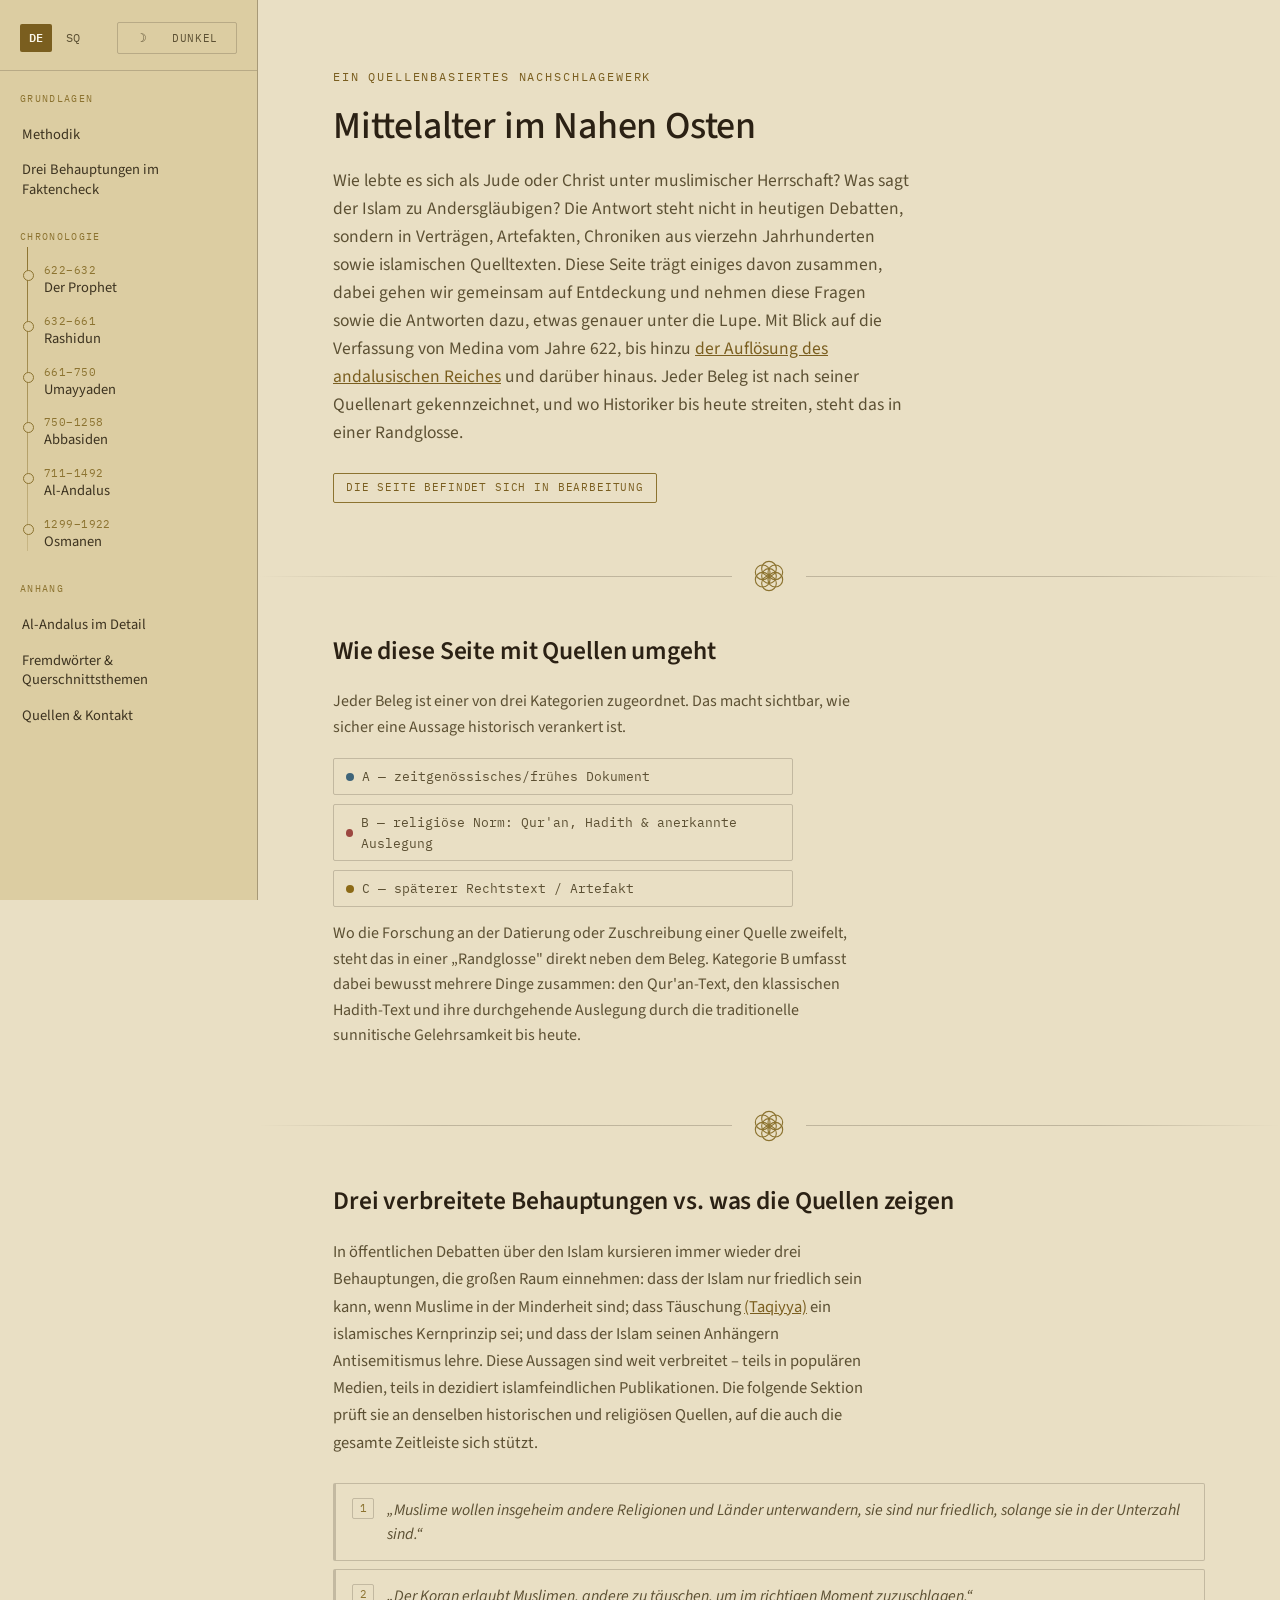
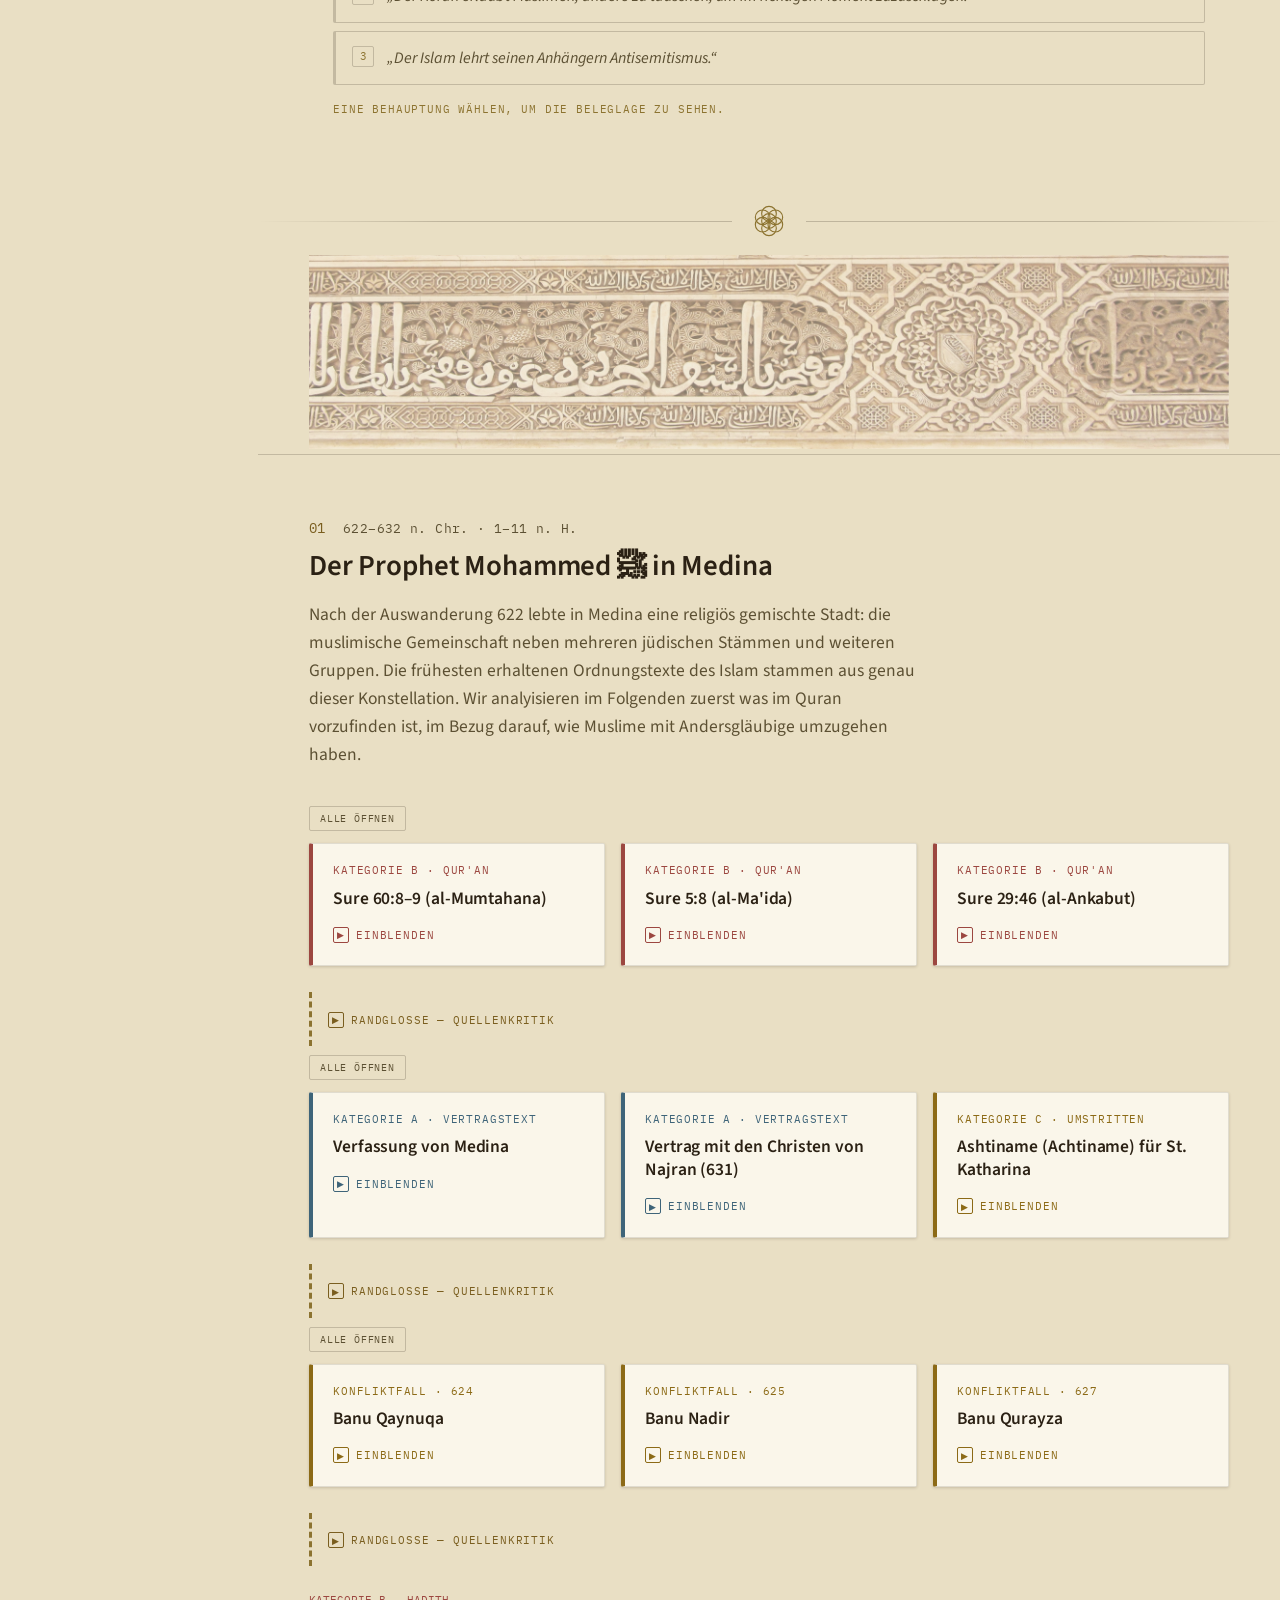
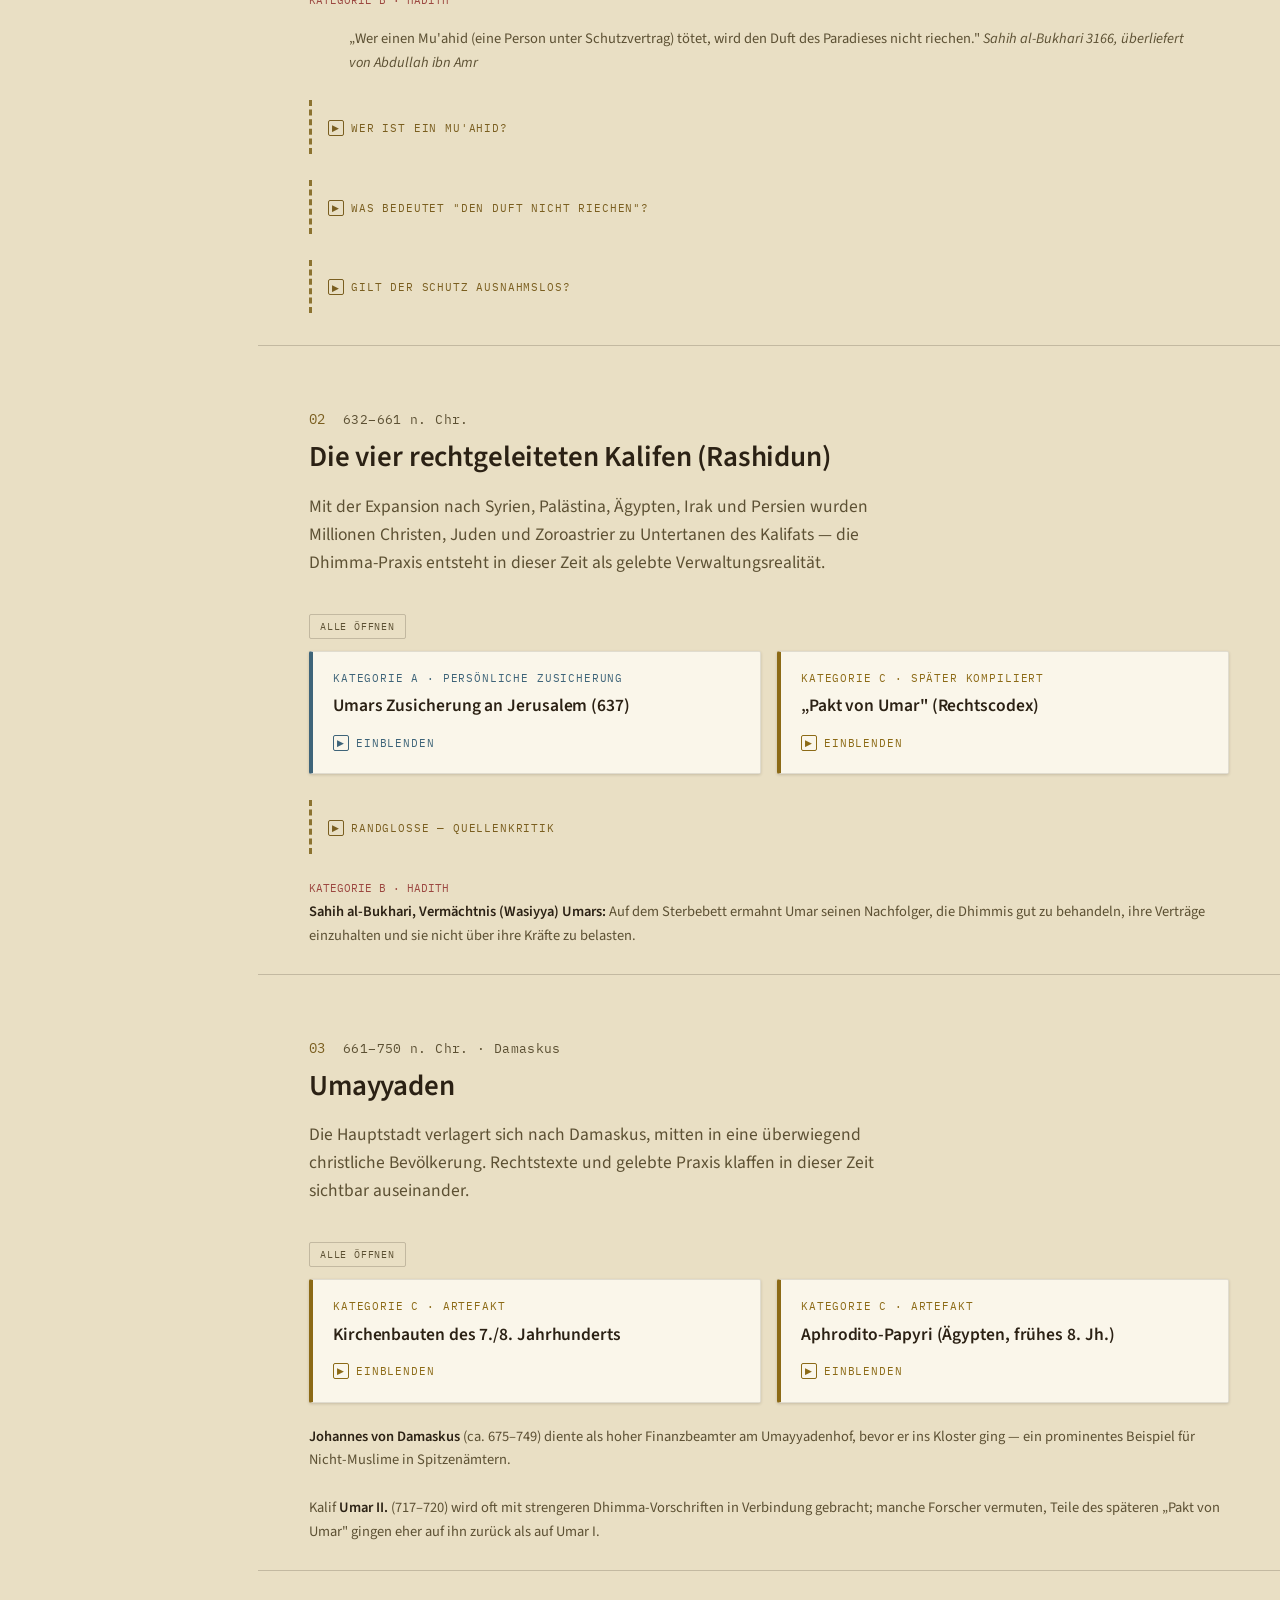
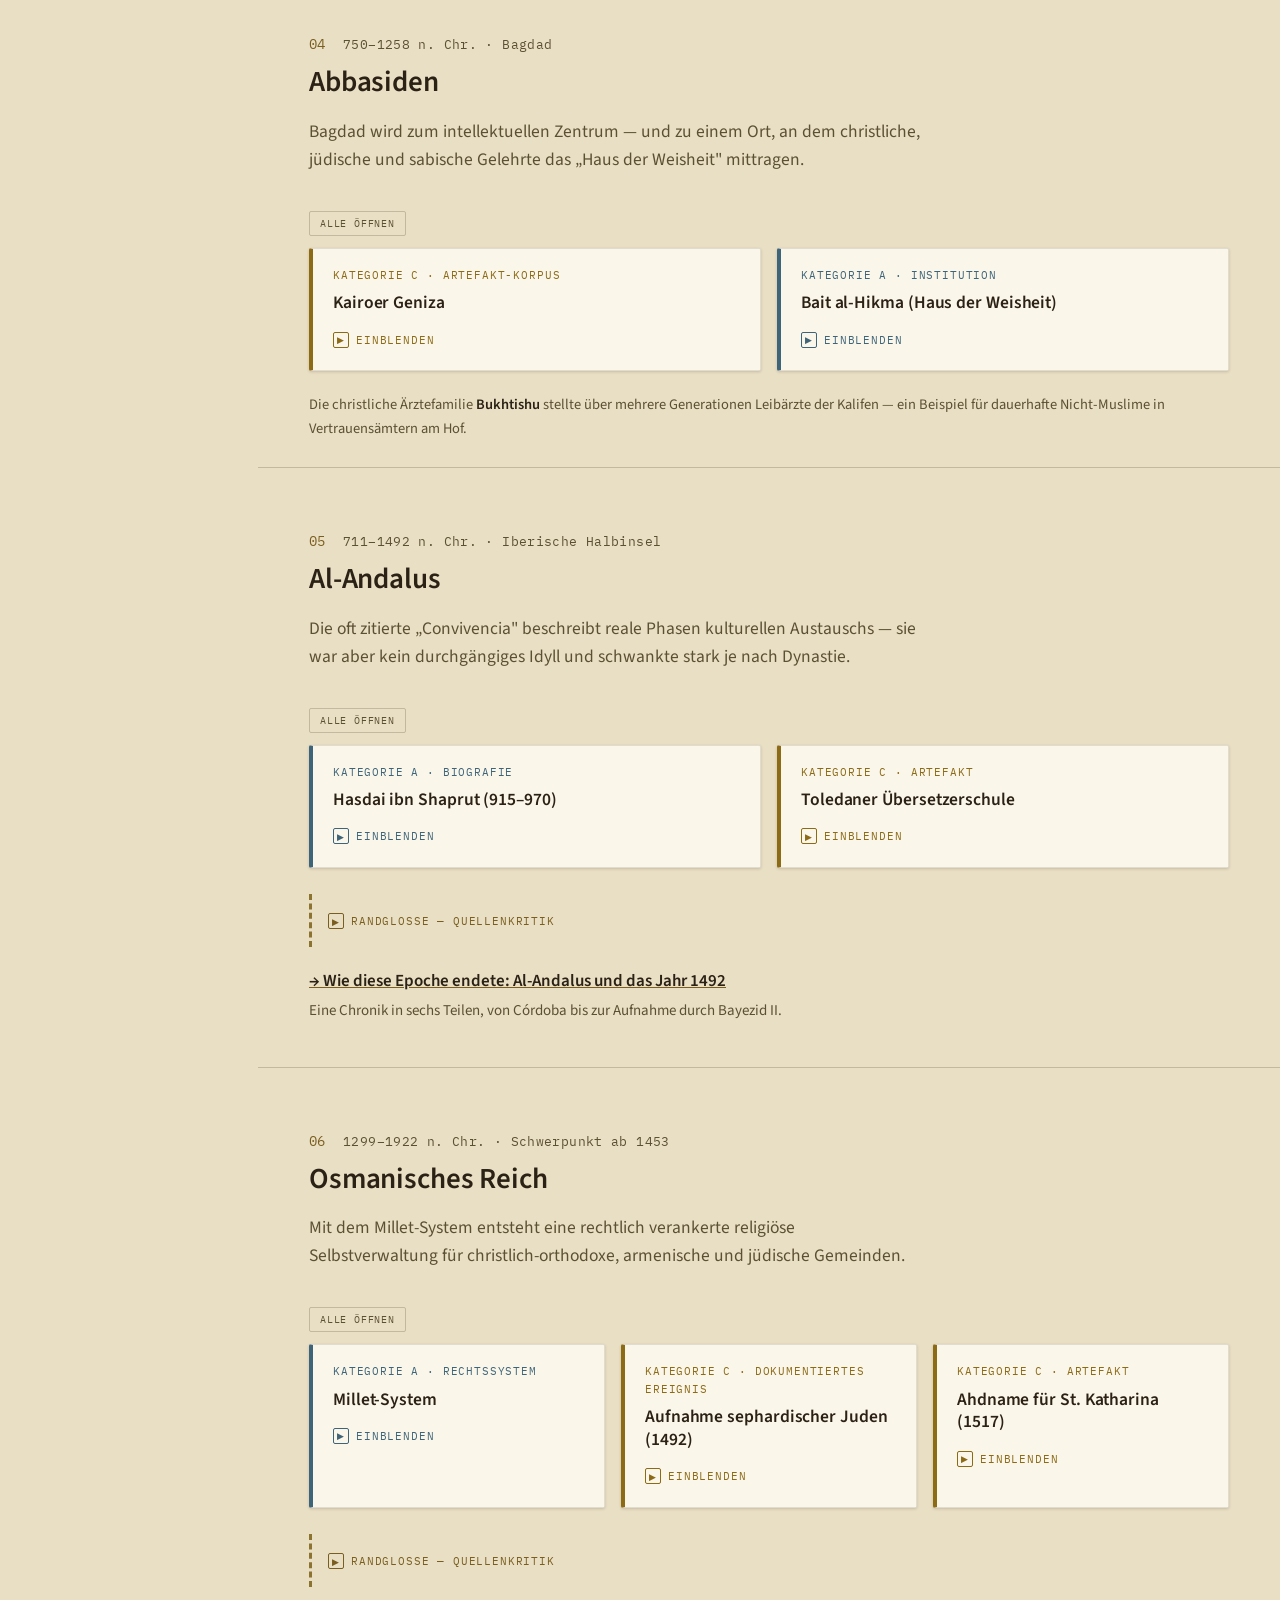
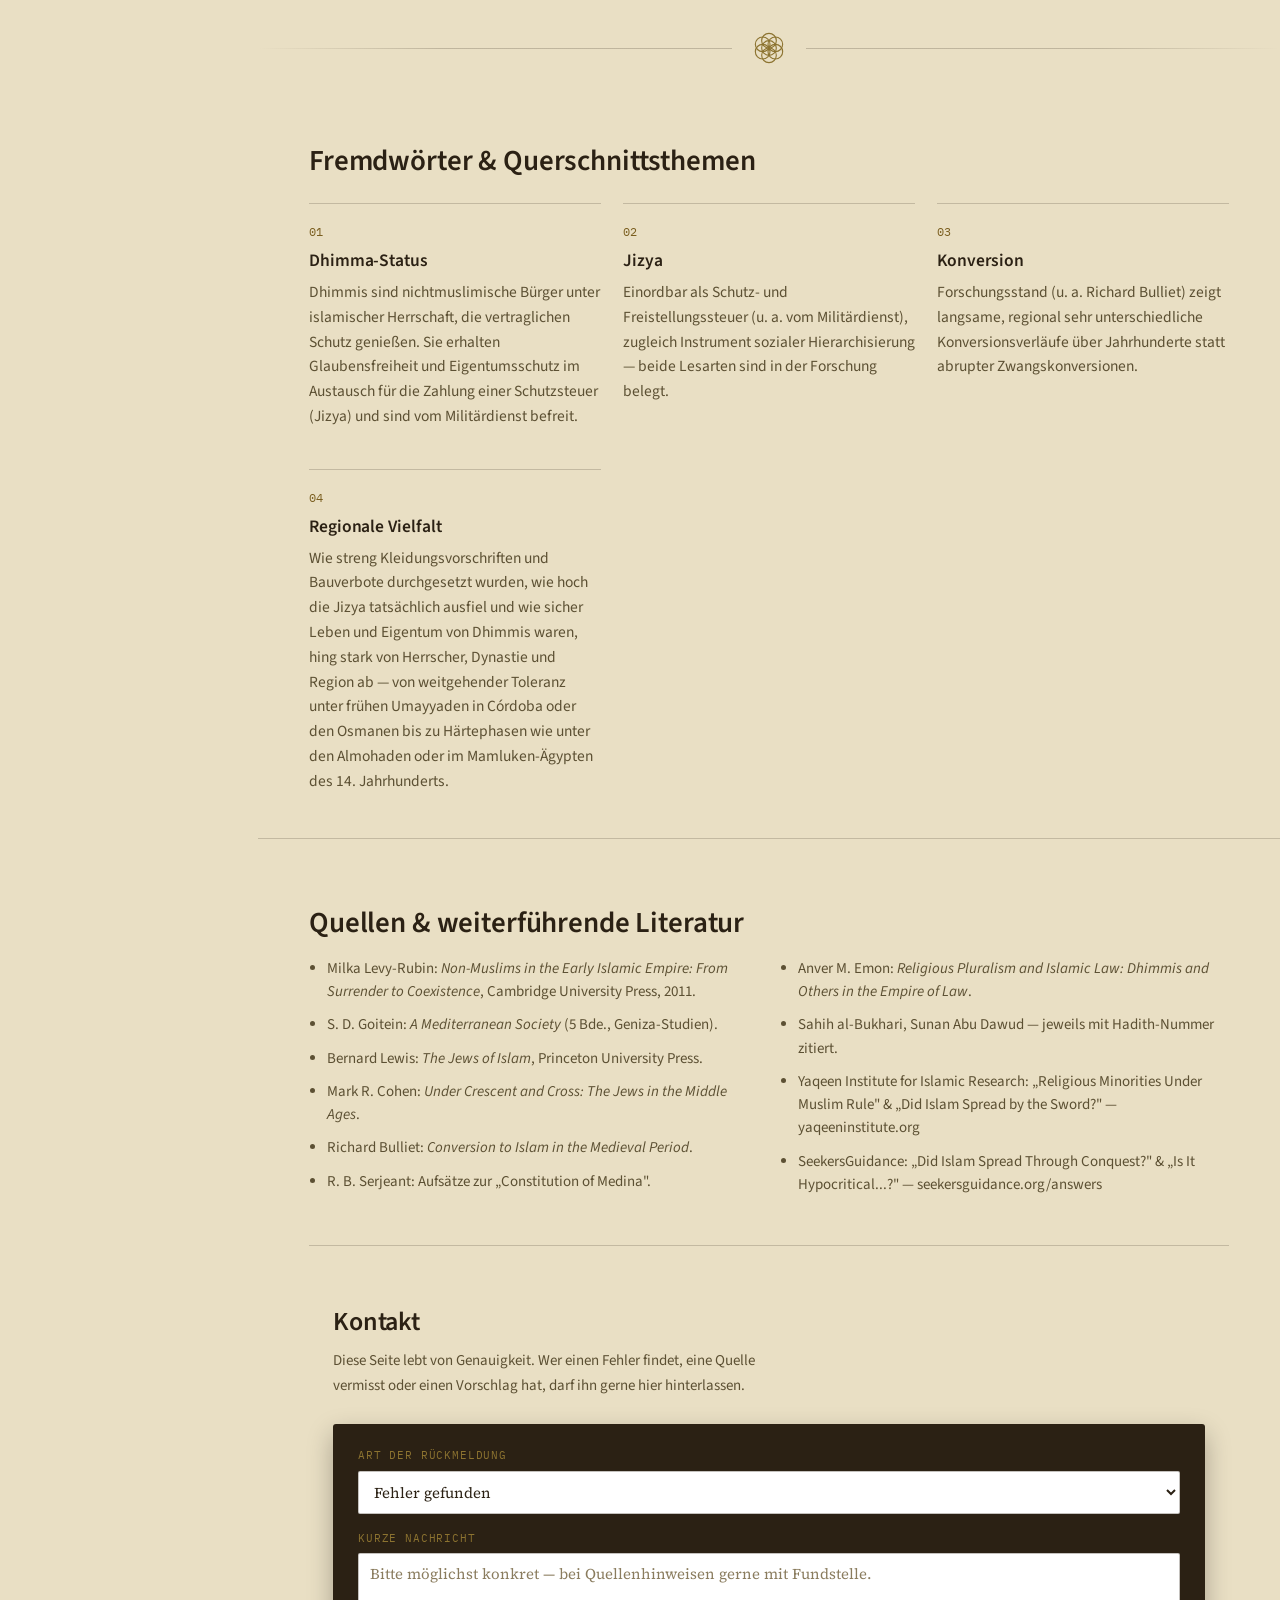
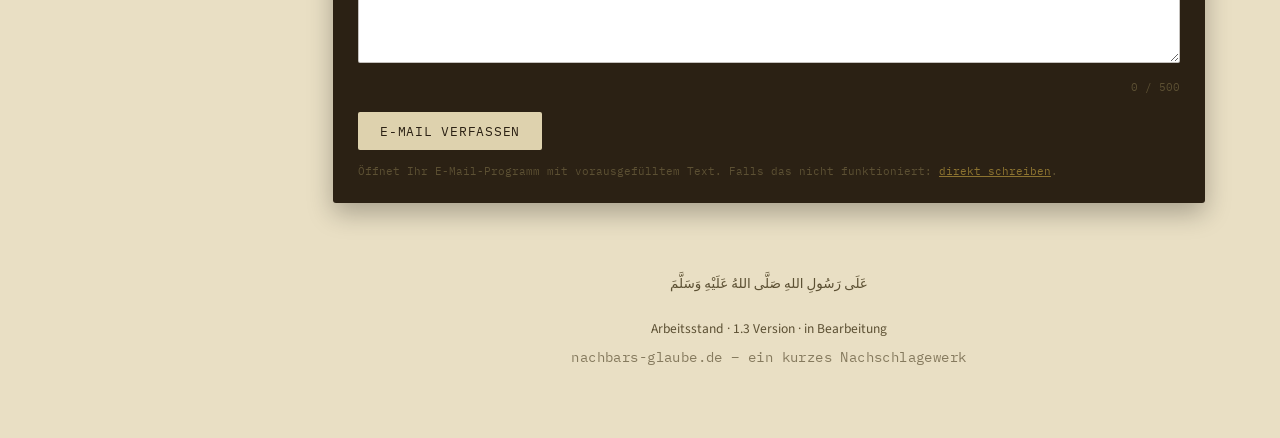
==== commit 3e613fe3: "some mayor changes v.4" ====
--- a/index.html
+++ b/index.html
@@ -332,7 +332,7 @@
 
 <header class="hero">
   <span class="eyebrow">Ein quellenbasiertes Nachschlagewerk</span>
-  <h1><em>Mittelalter im Nahen Osten?</em></h1>
+  <h1><em>Mittelalter im Nahen Osten</em></h1>
   <p>Wie lebte es sich als Jude oder Christ unter muslimischer Herrschaft? Was sagt der Islam zu Andersgläubigen? Die Antwort steht nicht in heutigen Debatten, sondern in Verträgen, Artefakten, Chroniken aus vierzehn Jahrhunderten sowie islamischen Quelltexten. Diese Seite trägt einiges davon zusammen, dabei gehen wir gemeinsam auf Entdeckung und nehmen diese Fragen sowie die Antworten dazu, etwas genauer unter die Lupe. Mit Blick auf die Verfassung von Medina vom Jahre 622, bis hinzu <a href="al-andalus-1492.html">der Auflösung des andalusischen Reiches</a> und darüber hinaus. Jeder Beleg ist nach seiner Quellenart gekennzeichnet, und wo Historiker bis heute streiten, steht das in einer Randglosse.</p>
   <div class="seal">Die Seite befindet sich in Bearbeitung</div>
 </header>
@@ -356,7 +356,6 @@
 <section class="faktencheck" id="faktencheck">
   <h2 style="text-align:center;">Drei verbreitete Behauptungen vs. was die Quellen zeigen</h2>
 
-  <div data-collapse data-label="Behauptungen und Beleglage ansehen. Hier klicken." style="--label-text-decoration: underline;">
   <p style="color:var(--parchment-2);max-width:68ch;margin:0 0 26px;">In öffentlichen Debatten über den Islam kursieren immer wieder drei Behauptungen, die großen Raum einnehmen: dass der Islam nur friedlich sein kann, wenn Muslime in der Minderheit sind; dass Täuschung <a href="https://www.eslam.de/begriffe/v/verstellung.htm">(Taqiyya)</a> ein islamisches Kernprinzip sei; und dass der Islam seinen Anhängern Antisemitismus lehre. Diese Aussagen sind weit verbreitet – teils in populären Medien, teils in dezidiert islamfeindlichen Publikationen. Die folgende Sektion prüft sie an denselben historischen und religiösen Quellen, auf die auch die gesamte Zeitleiste sich stützt.</p>
 
     <div class="chooser">
@@ -379,7 +378,7 @@
         <div class="claim-answer">
           <span class="label">Beleglage</span>
           <p>Der oft zitierte Begriff „Taqiyya" ist als systematisierte Lehre in erster Linie ein <b>schiitisches</b> Rechtskonzept, entwickelt aus der Verfolgungserfahrung einer religiösen Minderheit. Auf sunnitische Lehre angewendet, ist der Begriff bereits unpräzise gewählt.</p>
-          <p>Was sunnitische Quellen tatsächlich enthalten: Quran 16:106 erlaubt die verbale Verleugnung des Glaubens ausschließlich unter akuter Lebensgefahr, Anlass war die Folterung des Gefährten Ammar ibn Yasir. Das ist eine eng begrenzte Notlagen-Ausnahme, keine Beziehungsstrategie gegenüber Andersgläubigen. Das Hadith „Krieg ist Täuschung" (Sahih al-Bukhari) bezieht sich auf taktische Kriegslist im aktiven bewaffneten Konflikt, ein Prinzip, das sich in der Kriegsethik praktisch jeder Zivilisation findet, nicht auf den Umgang mit Nachbarn im Frieden.</p>
+          <p>Was steht stattdessen wirklich in sunnitischen Quellen? Der Koran (16:106) erlaubt es, den eigenen Glauben mit Worten zu verleugnen, <u>aber nur in akuter Lebensgefahr</u>. Anlass war die Folterung des Propheten Gefährten: Ammar ibn Yasir. Ergo geht es um eine eng begrenzte Notlösung, nicht um eine allgemeine Strategie im Umgang mit Andersgläubigen. Auch der Hadith „Krieg ist Täuschung" meint etwas anderes als oft behauptet: Es geht um Kriegslist in einem echten bewaffneten Konflikt, ein Prinzip, das es in der Kriegsführung fast jeder Kultur gibt. Über den Umgang mit Nachbarn im Frieden sagt es nichts aus.</p>
           <p>Es gibt keine Rechtsgrundlage für dauerhafte, generelle Täuschung von Andersgläubigen. Die jahrhundertelange, generationenübergreifende Zusammenarbeit mit nicht-muslimischen Beamten, Ärzten und Gelehrten (siehe Epochen unten) wäre bei einer solchen Strategie kaum erklärbar.</p>
           <span class="src">Quran 16:106; Sahih al-Bukhari (Kriegslist-Hadith)</span>
         </div>
@@ -388,7 +387,7 @@
       <article data-choice="Der Islam lehrt seinen Anhängern Antisemitismus.">
         <div class="claim-answer">
           <span class="label">Beleglage</span>
-          <p>Über mehr als ein Jahrtausend bekleideten Juden unter sunnitischer Herrschaft hohe Vertrauensämter: Samuel und Joseph ibn Naghrilla als Wesire in Granada (bis 1066), Leibärzte an mehreren Höfen, Verwaltungsbeamte in der Mamlukenzeit. Maimonides, der bedeutendste jüdische Gelehrte des Mittelalters, floh nicht vor sunnitischer Herrschaft, sondern <b>vor den Almohaden</b>, einer radikalen Reformbewegung, deren Gründer Ibn Tumart sich selbst zum Mahdi (geistlicher Oberführer) erklärte und die auch gegen sunnitische Gelehrte vorging, die sich seiner Autorität nicht unterordneten. Die Kairoer Geniza dokumentiert jahrhundertelangen jüdischen Alltag unter Mamlukenherrschaft ohne Bruch.</p>
+          <p>Samuel und Joseph ibn Naghrilla als Wesire in Granada (bis 1066), Leibärzte an mehreren Höfen, Verwaltungsbeamte in der Mamlukenzeit. Die <a href="https://de.wikipedia.org/wiki/Geniza">Kairoer Geniza</a> dokumentiert jahrhundertelangen jüdischen Alltag unter Mamlukenherrschaft ohne Bruch. Hasdai ibn Shaprut als faktischer Außenminister der Umayyaden-Kalifen von Córdoba. Wäre Antisemitismus ein Kernbestandteil der islamischen Lehre, ließe sich kaum erklären, dass Juden über mehr als tausend Jahre hinweg unter sunnitischer Herrschaft hohe Vertrauensämter bekleideten.</p>
           <span class="src">Kategorie A · Details in den Epochen-Abschnitten unten</span>
           <div class="scholars">
             <span class="label" style="color:var(--vermillion);">Kategorie B · Wie die Norm heute gelesen wird</span>
@@ -399,7 +398,6 @@
       </article>
 
     </div>
-  </div>
 </section>
 
 <div class="motif-divider"></div>
@@ -635,7 +633,7 @@
       </div>
     </div>
 
-    <div class="gloss">Moses Maimonides (1138–1204) Biografie zeigt beide Seiten zugleich: kulturelle Blüte unter den frühen Umayyaden von Córdoba und Bruch unter den Almohaden ab dem 12. Jahrhundert.</div>
+    <div class="gloss">Moses Maimonides (1138–1204) Biografie zeigt beide Seiten zugleich: kulturelle Blüte unter den frühen Umayyaden von Córdoba und Bruch unter den Almohaden ab dem 12. Jahrhundert. Er zählte zu den bedeutendsten jüdischen Gelehrten des Mittelalters. Er floh nicht vor sunnitischer Herrschaft, sondern vor den Almohaden. <br>Die Almohaden waren eine radikalen Reformbewegung. Deren Gründer, Ibn Tumart, hatte sich selbst zum Mahdi (geistlichen Anführer) erklärt. Die Almohaden gingen auch gegen andere sunnitische Gelehrte (Muslime) vor, die sich seiner Autorität nicht unterordneten.</div>
 
     <p style="margin-top:20px;"><a href="al-andalus-1492.html"><b>→ Wie diese Epoche endete: Al-Andalus und das Jahr 1492</b></a><br><span style="color:var(--parchment-2);font-size:15px;">Eine Chronik in sechs Teilen, von Córdoba bis zur Aufnahme durch Bayezid II.</span></p>
   </div>
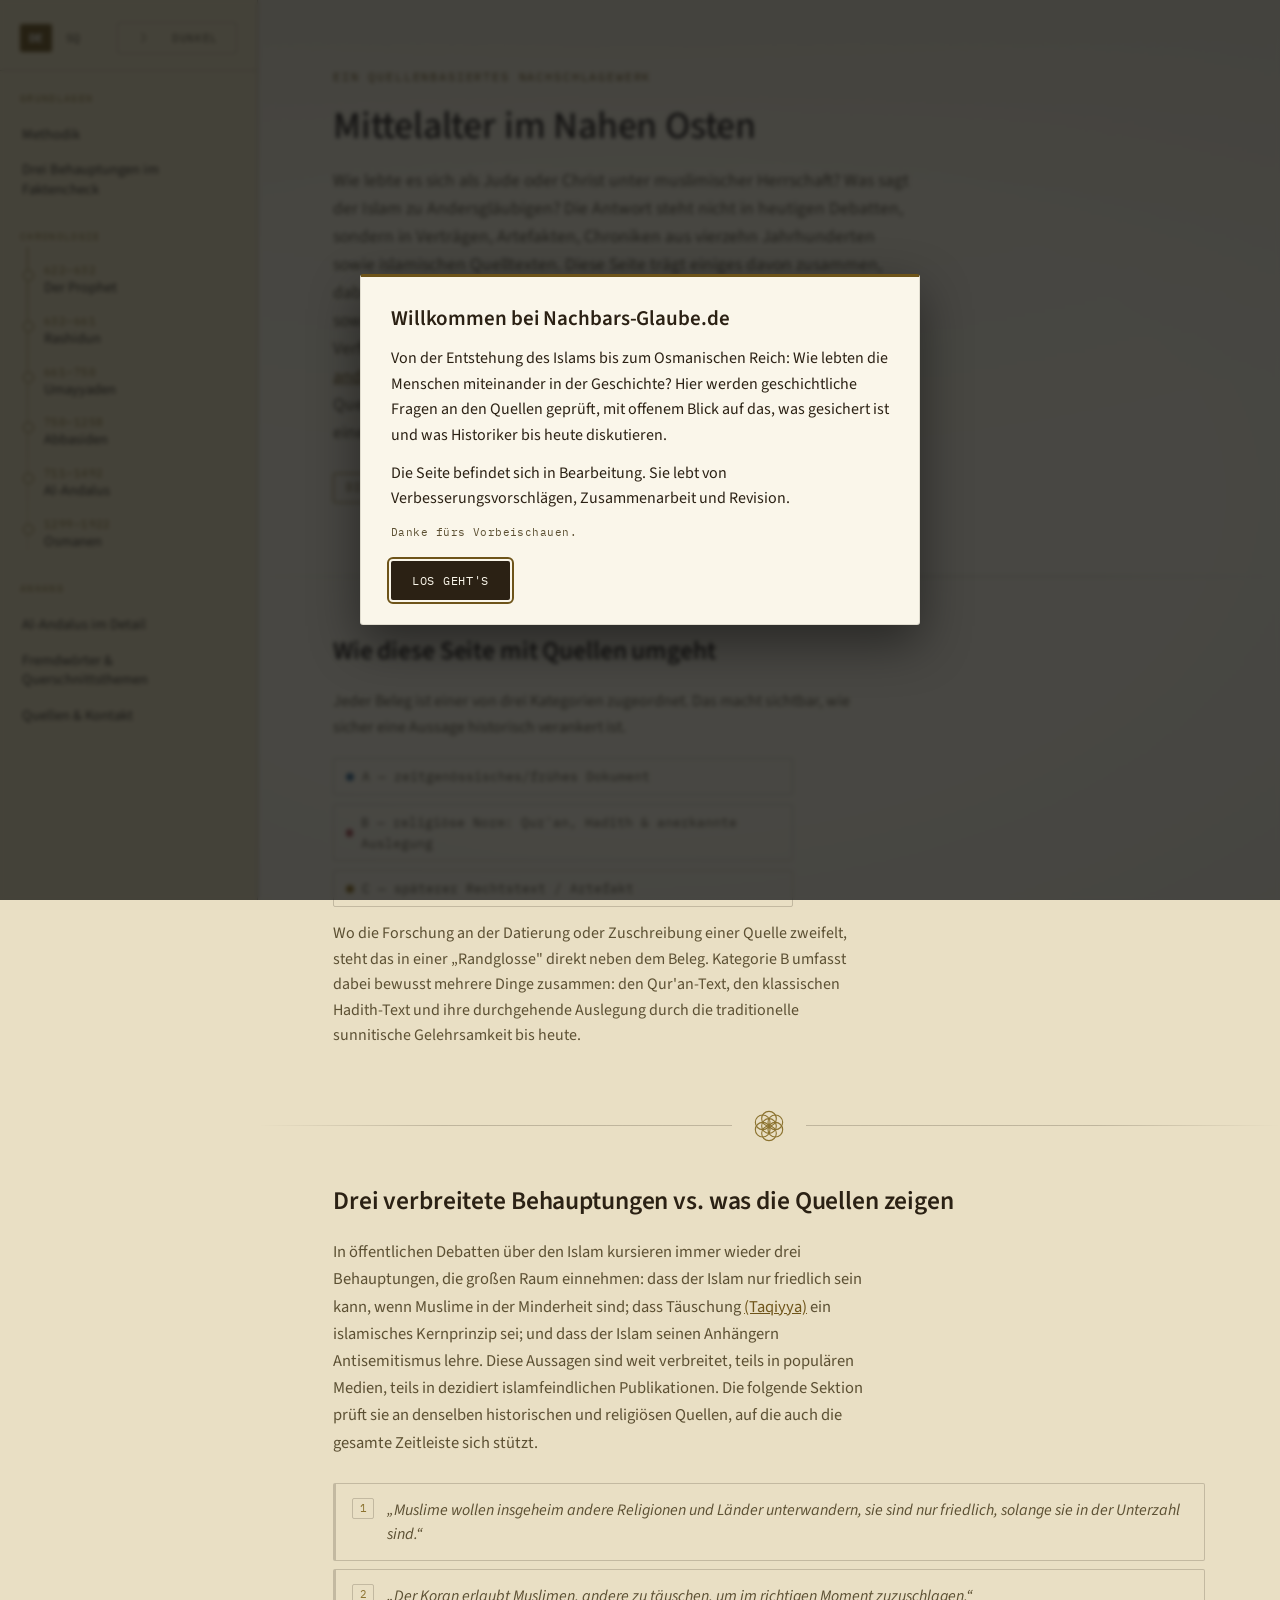
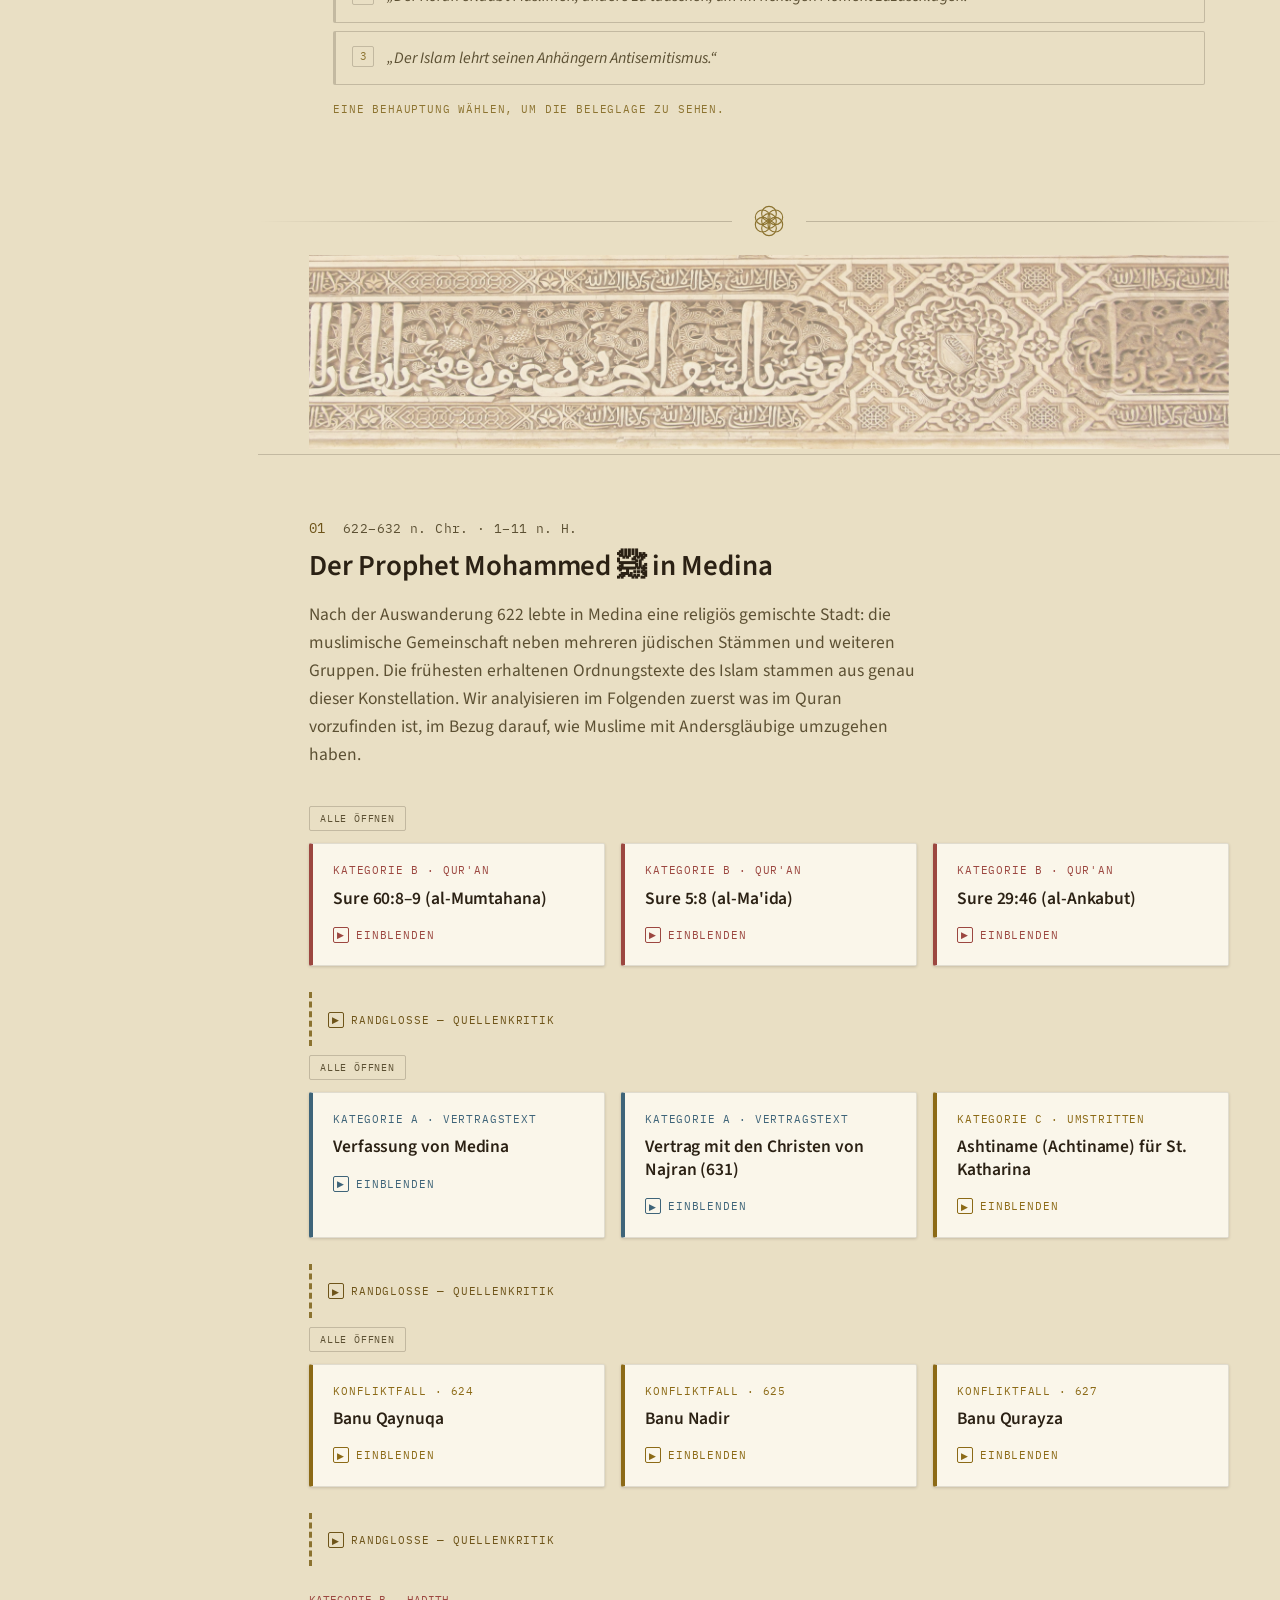
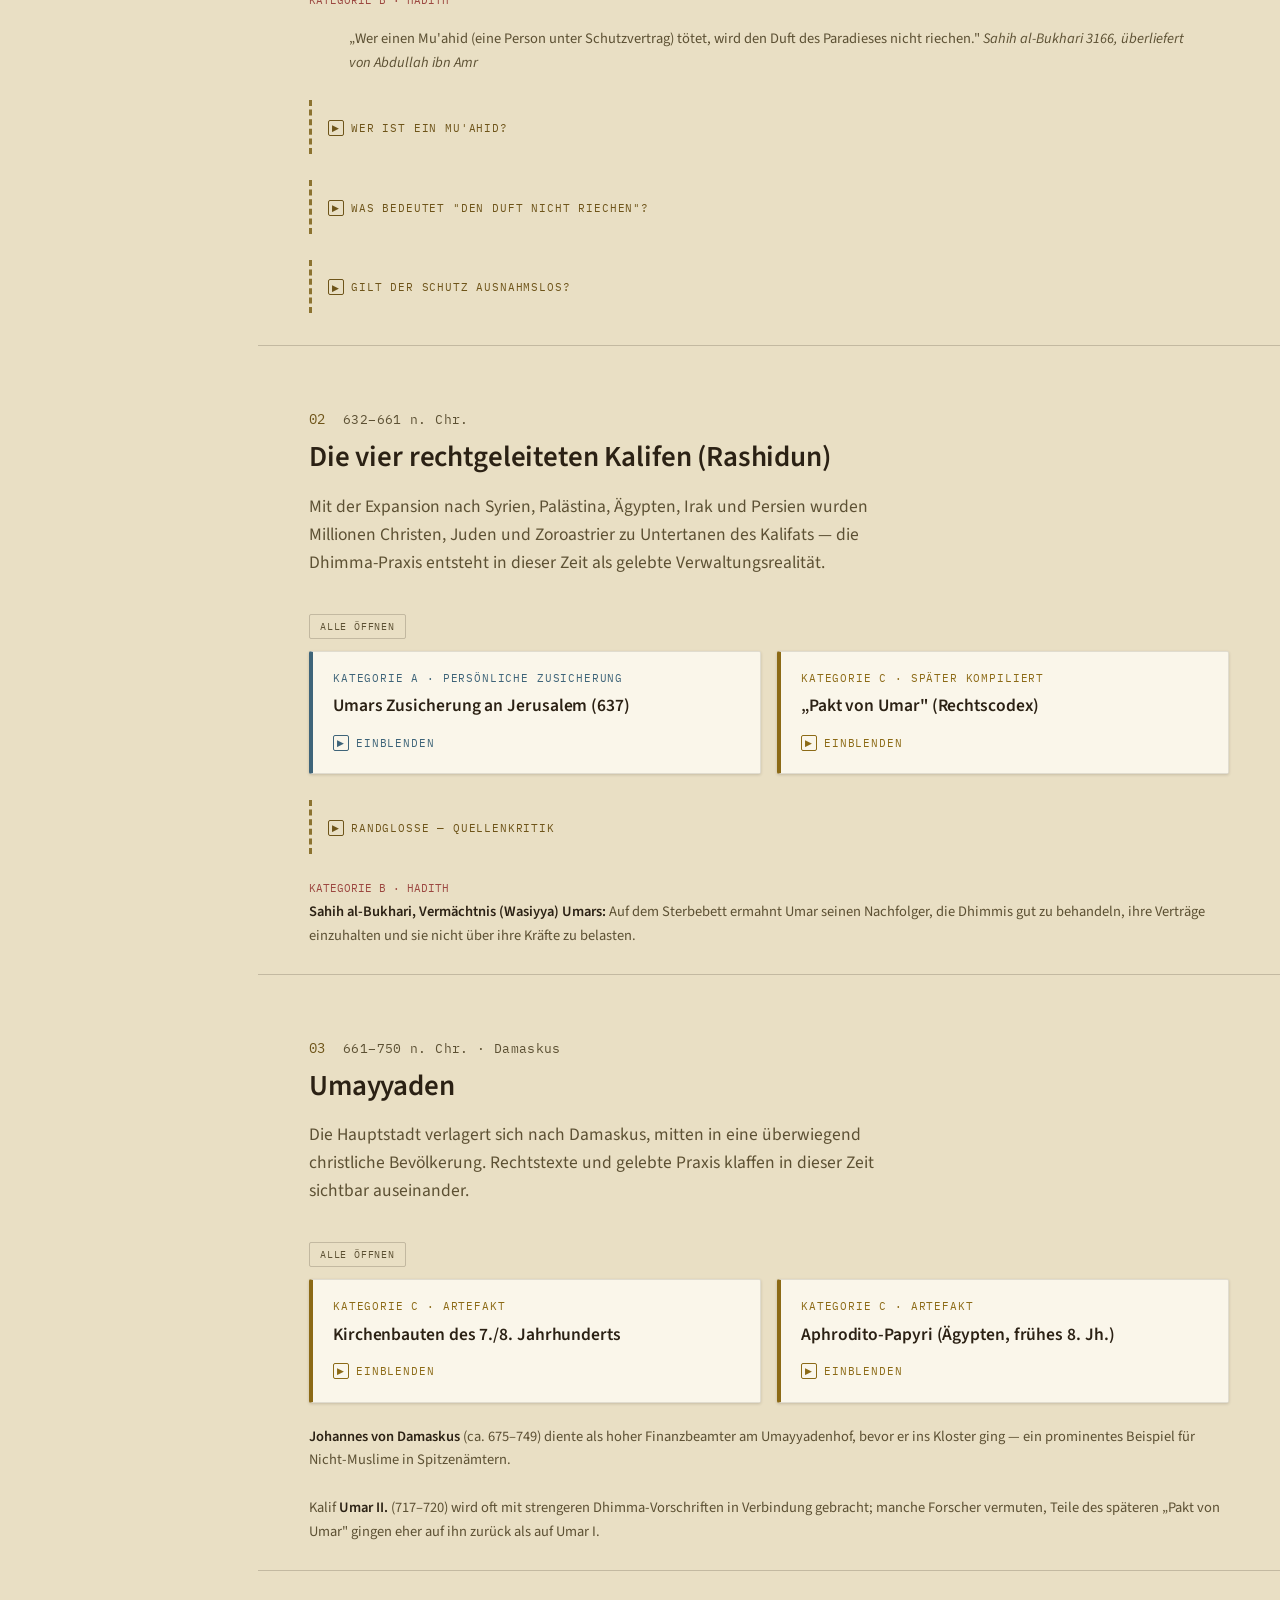
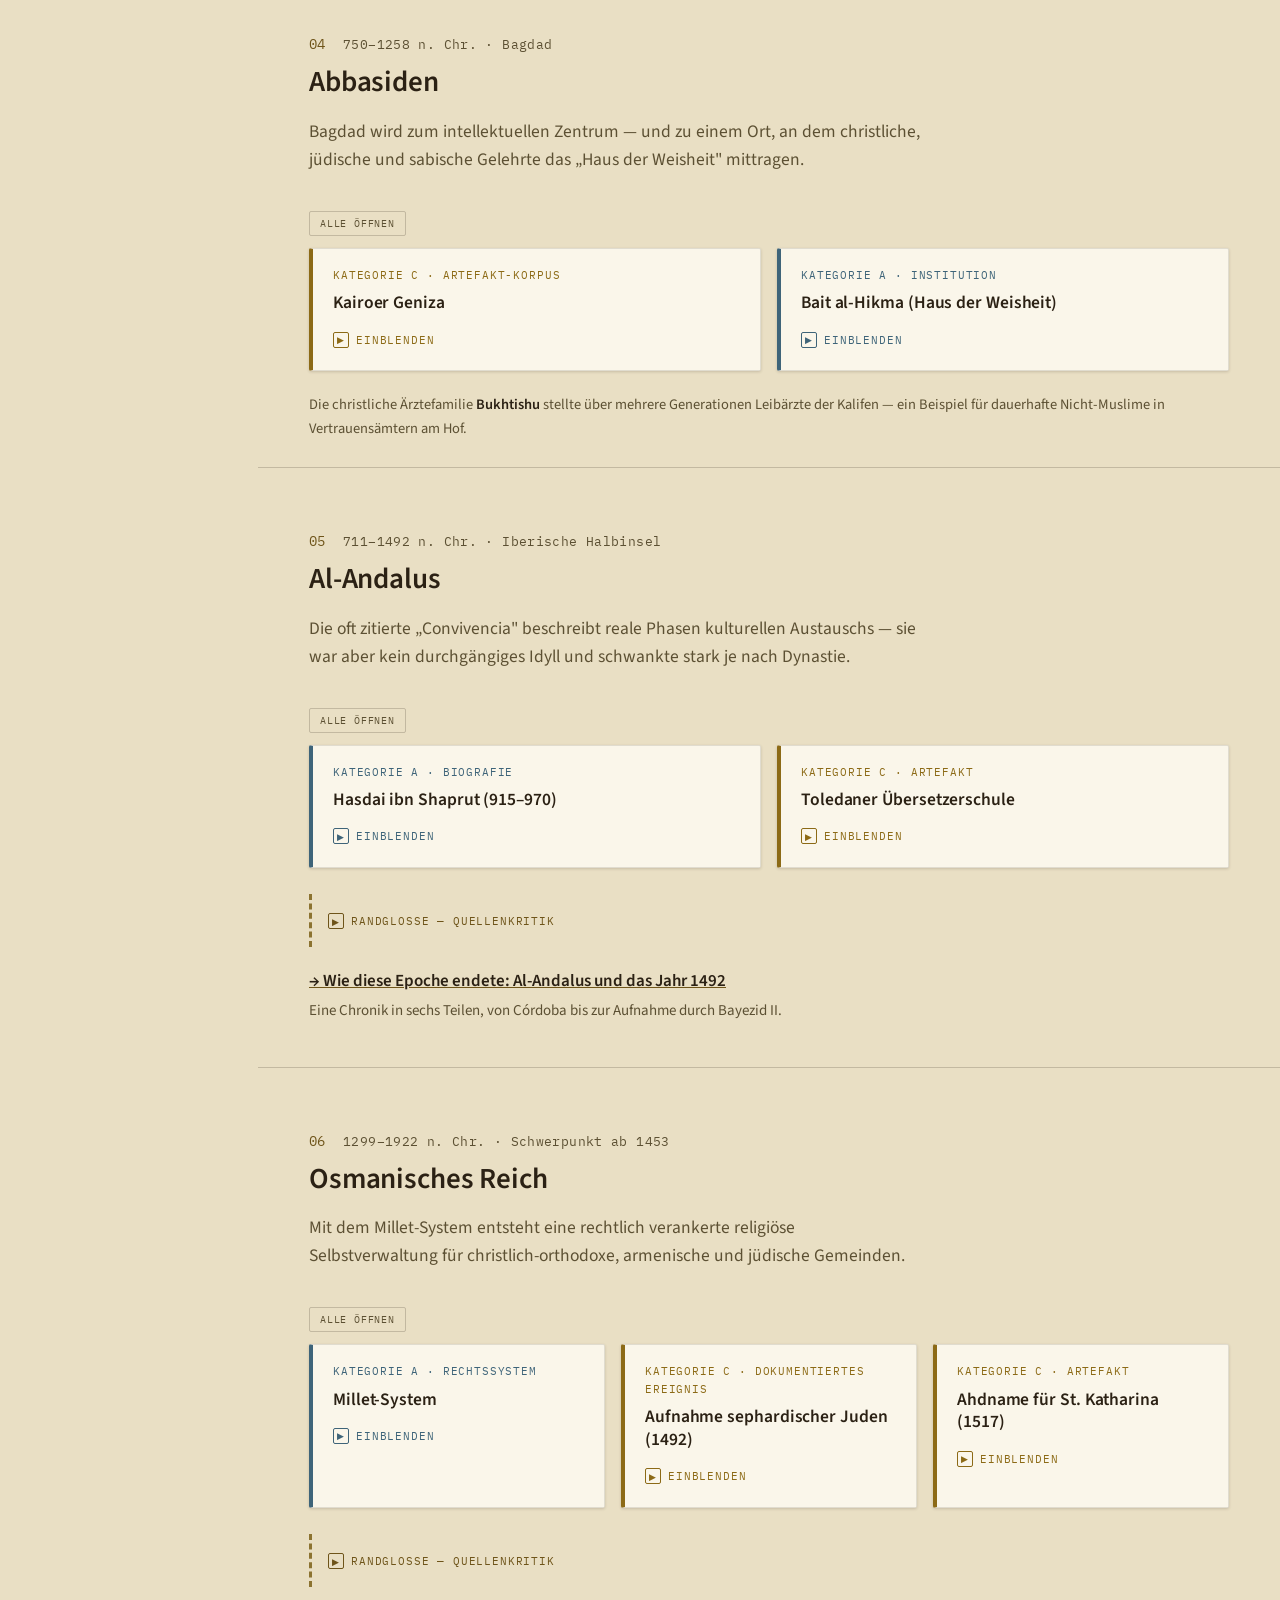
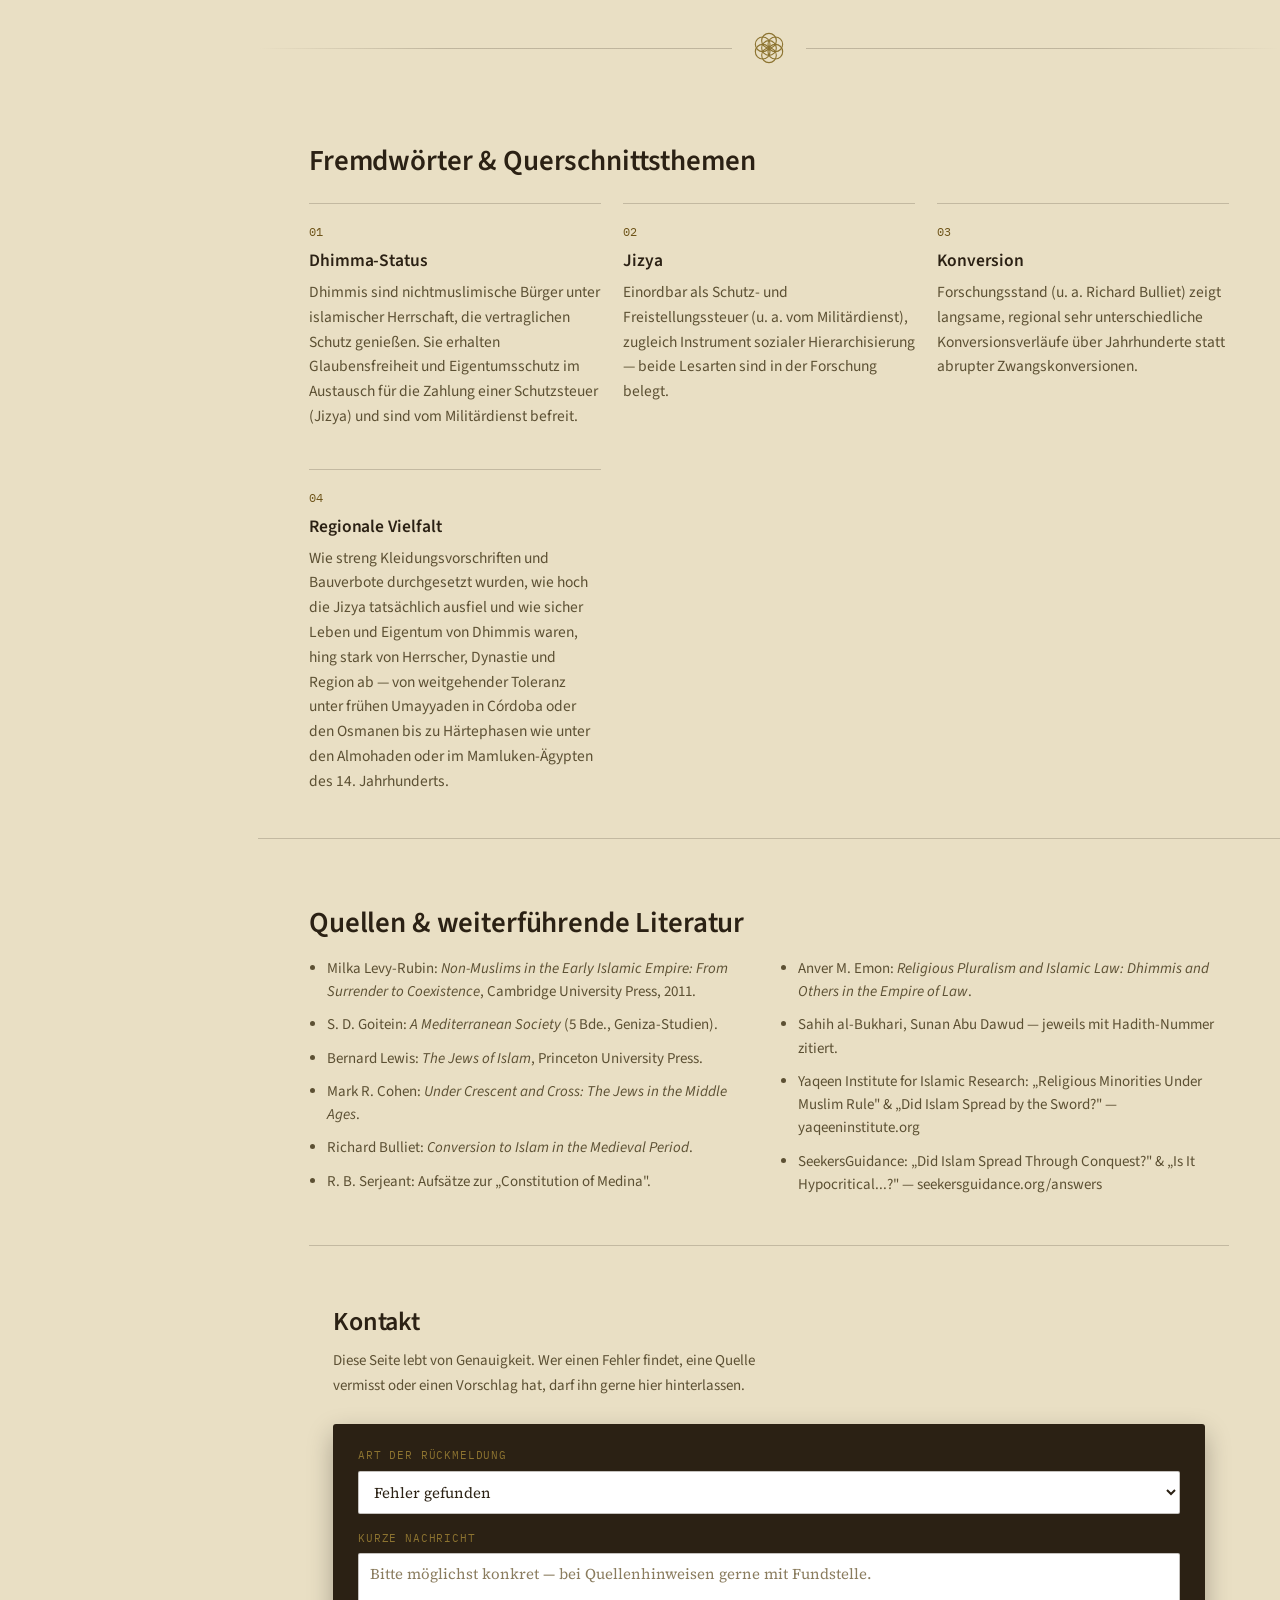
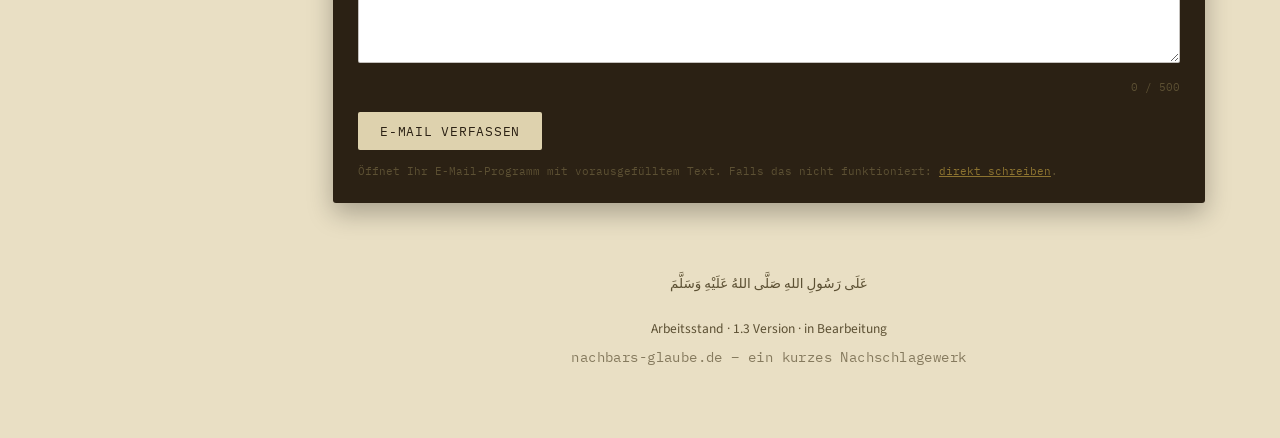
==== commit 4a58a67e: "dialog build, for first webaccess" ====
--- a/index.html
+++ b/index.html
@@ -312,6 +312,16 @@
 <script>(function(){var t="dark";try{t=localStorage.getItem("theme")||(window.matchMedia&&window.matchMedia("(prefers-color-scheme: light)").matches?"light":"dark");}catch(e){}document.documentElement.setAttribute("data-theme",t);})();</script>
 </head>
 <body>
+
+<dialog class="hello" data-hello="1">
+  <h2>Willkommen bei Nachbars-Glaube.de</h2>
+  <p>Von der Entstehung des Islams bis zum Osmanischen Reich: Wie lebten die Menschen miteinander in der Geschichte? Hier werden geschichtliche Fragen an den Quellen geprüft, mit offenem Blick auf das, was gesichert ist und was Historiker bis heute diskutieren.</p>
+  <p>Die Seite befindet sich in Bearbeitung. Sie lebt von Verbesserungsvorschlägen, Zusammenarbeit und Revision.</p>
+  <p class="hello-note">Danke fürs Vorbeischauen.</p>
+  <div class="hello-actions">
+    <button type="button" data-hello-close>Los geht's</button>
+  </div>
+</dialog>
 
 <nav class="topnav">
   <div class="rail">
@@ -356,7 +366,7 @@
 <section class="faktencheck" id="faktencheck">
   <h2 style="text-align:center;">Drei verbreitete Behauptungen vs. was die Quellen zeigen</h2>
 
-  <p style="color:var(--parchment-2);max-width:68ch;margin:0 0 26px;">In öffentlichen Debatten über den Islam kursieren immer wieder drei Behauptungen, die großen Raum einnehmen: dass der Islam nur friedlich sein kann, wenn Muslime in der Minderheit sind; dass Täuschung <a href="https://www.eslam.de/begriffe/v/verstellung.htm">(Taqiyya)</a> ein islamisches Kernprinzip sei; und dass der Islam seinen Anhängern Antisemitismus lehre. Diese Aussagen sind weit verbreitet – teils in populären Medien, teils in dezidiert islamfeindlichen Publikationen. Die folgende Sektion prüft sie an denselben historischen und religiösen Quellen, auf die auch die gesamte Zeitleiste sich stützt.</p>
+  <p style="color:var(--parchment-2);max-width:68ch;margin:0 0 26px;">In öffentlichen Debatten über den Islam kursieren immer wieder drei Behauptungen, die großen Raum einnehmen: dass der Islam nur friedlich sein kann, wenn Muslime in der Minderheit sind; dass Täuschung <a href="https://www.eslam.de/begriffe/v/verstellung.htm">(Taqiyya)</a> ein islamisches Kernprinzip sei; und dass der Islam seinen Anhängern Antisemitismus lehre. Diese Aussagen sind weit verbreitet, teils in populären Medien, teils in dezidiert islamfeindlichen Publikationen. Die folgende Sektion prüft sie an denselben historischen und religiösen Quellen, auf die auch die gesamte Zeitleiste sich stützt.</p>
 
     <div class="chooser">
 
--- a/theme.css
+++ b/theme.css
@@ -490,7 +490,7 @@
   --parchment-text: #2B2114;   /* Text auf Karten   */
   --heading:        #2B2114;
 
-  --gold:     #7A5E1F;         /* Akzent & Links    */
+  --gold:     #6E5419;         /* Akzent & Links    */
   --gold-dim: #8C7330;
   --lapis:      #3E6479;       /* Kategorie A       */
   --vermillion: #9C4740;       /* Kategorie B       */
@@ -863,3 +863,159 @@
   .ch-panel{ animation: none; }
   .ch-panel.ch-typing::after{ display: none; }
 }
+
+/* ============================================================
+   Seitenhintergrund
+   Liegt direkt auf <html> mit background-attachment:fixed.
+   Kein Pseudo-Element, kein z-index — damit entfällt die Falle,
+   dass eine deckende body-Fläche die Ebene überdeckt.
+   Drei Varianten, aktiv ist Variante 1.
+   ============================================================ */
+
+:root{
+  /* Achteckstern aus zwei gedrehten Quadraten, wie im Trenner und im Favicon */
+  --bg-girih: url("data:image/svg+xml,%3Csvg xmlns='http://www.w3.org/2000/svg' width='72' height='72' viewBox='0 0 72 72'%3E%3Cg fill='none' stroke='%23f8f9fa' stroke-opacity='0.05' stroke-width='1'%3E%3Crect x='22' y='22' width='28' height='28'/%3E%3Crect x='22' y='22' width='28' height='28' transform='rotate(45 36 36)'/%3E%3C/g%3E%3C/svg%3E");
+  /* Rautennetz nach Art der Sebka, für Variante 2 */
+  --bg-sebka: url("data:image/svg+xml,%3Csvg xmlns='http://www.w3.org/2000/svg' width='48' height='56' viewBox='0 0 48 56'%3E%3Cg fill='none' stroke='%23f8f9fa' stroke-opacity='0.055' stroke-width='1'%3E%3Cpath d='M24 0 L48 14 L48 42 L24 56 L0 42 L0 14 Z'/%3E%3C/g%3E%3C/svg%3E");
+  --bg-glow: rgba(136,163,232,0.11);
+  --bg-glow-soft: rgba(136,163,232,0.045);
+  --bg-edge: rgba(0,0,0,0.38);
+}
+
+[data-theme="light"]{
+  --bg-girih: url("data:image/svg+xml,%3Csvg xmlns='http://www.w3.org/2000/svg' width='72' height='72' viewBox='0 0 72 72'%3E%3Cg fill='none' stroke='%232B2114' stroke-opacity='0.08' stroke-width='1'%3E%3Crect x='22' y='22' width='28' height='28'/%3E%3Crect x='22' y='22' width='28' height='28' transform='rotate(45 36 36)'/%3E%3C/g%3E%3C/svg%3E");
+  --bg-sebka: url("data:image/svg+xml,%3Csvg xmlns='http://www.w3.org/2000/svg' width='48' height='56' viewBox='0 0 48 56'%3E%3Cg fill='none' stroke='%232B2114' stroke-opacity='0.09' stroke-width='1'%3E%3Cpath d='M24 0 L48 14 L48 42 L24 56 L0 42 L0 14 Z'/%3E%3C/g%3E%3C/svg%3E");
+  --bg-glow: rgba(110,84,25,0.10);
+  --bg-glow-soft: rgba(110,84,25,0.04);
+  --bg-edge: rgba(43,33,20,0.12);
+}
+
+/* ---- Aktiv: nur Tiefe, ohne Muster ---- */
+html{
+  background-color: var(--ink);
+  background-image:
+    radial-gradient(130% 90% at 50% -15%, var(--bg-glow) 0%, var(--bg-glow-soft) 40%, transparent 75%),
+    radial-gradient(125% 105% at 50% 55%, transparent 35%, var(--bg-edge) 100%);
+  background-repeat: no-repeat, no-repeat;
+  background-attachment: fixed, fixed;
+}
+
+/* Entscheidend: der body darf die Ebene nicht überdecken */
+body{ background: transparent; }
+
+/* ---- Variante 2: Rautennetz (Sebka), flächiger ----
+html{
+  background-color: var(--ink);
+  background-image:
+    radial-gradient(110% 75% at 50% -5%, var(--bg-glow) 0%, transparent 65%),
+    var(--bg-sebka);
+  background-size: 100% 100%, 48px 56px;
+  background-position: center top, center center;
+  background-repeat: no-repeat, repeat;
+  background-attachment: fixed, fixed;
+}
+*/
+
+/* ---- Alternative: mit Sternraster (Achteckstern, Girih) ----
+html{
+  background-color: var(--ink);
+  background-image:
+    radial-gradient(120% 80% at 50% -10%, var(--bg-glow) 0%, var(--bg-glow-soft) 35%, transparent 70%),
+    radial-gradient(130% 110% at 50% 45%, transparent 42%, var(--bg-edge) 100%),
+    var(--bg-girih);
+  background-size: 100% 100%, 100% 100%, 72px 72px;
+  background-position: center top, center center, center center;
+  background-repeat: no-repeat, no-repeat, repeat;
+  background-attachment: fixed, fixed, fixed;
+}
+*/
+
+@media print{
+  html{ background: #fff; }
+}
+
+/* ============================================================
+   Begrüßungshinweis (app.js Teil 7)
+   ============================================================ */
+dialog.hello{
+  max-width: 560px;
+  width: calc(100% - 40px);
+  border: 1px solid var(--card-border);
+  border-top: 3px solid var(--gold);
+  border-radius: 3px;
+  background: var(--surface);
+  color: var(--parchment-text);
+  padding: 28px 30px 24px;
+  box-shadow: 0 18px 50px rgba(0,0,0,0.45);
+  font-family: var(--font-ui);
+}
+dialog.hello::backdrop{
+  background: rgba(10,13,17,0.72);
+  backdrop-filter: blur(2px);
+}
+dialog.hello h2{
+  font-size: 21px;
+  line-height: 1.3;
+  margin: 0 0 14px;
+  color: var(--heading);
+}
+dialog.hello p{
+  font-size: 16px;
+  line-height: 1.6;
+  margin: 0 0 12px;
+  color: var(--parchment-text);
+}
+dialog.hello p:last-of-type{ margin-bottom: 20px; }
+dialog.hello .hello-note{
+  font-family: var(--font-mono);
+  font-size: 11px;
+  line-height: 1.6;
+  letter-spacing: 0.04em;
+  color: var(--wiki-subtle);
+}
+dialog.hello a{ color: var(--gold); }
+
+.hello-actions{
+  display: flex;
+  flex-wrap: wrap;
+  gap: 10px;
+  align-items: center;
+}
+dialog.hello button{
+  font-family: var(--font-mono);
+  font-size: 12px;
+  letter-spacing: 0.06em;
+  text-transform: uppercase;
+  background: var(--btn-bg);
+  color: var(--btn-fg);
+  border: 1px solid transparent;
+  border-radius: 2px;
+  padding: 11px 20px;
+  cursor: pointer;
+}
+dialog.hello button:hover{ filter: brightness(1.25); }
+dialog.hello button:focus-visible{ outline: 2px solid var(--gold); outline-offset: 2px; }
+dialog.hello .hello-link{
+  background: none;
+  color: var(--gold);
+  border-color: var(--gold-dim);
+}
+dialog.hello .hello-link:hover{ background: var(--accent-soft); filter: none; }
+
+/* Sanftes Einblenden, nur wenn Bewegung erlaubt ist */
+@media (prefers-reduced-motion: no-preference){
+  dialog.hello[open]{ animation: hello-in .24s ease both; }
+  dialog.hello[open]::backdrop{ animation: hello-fade .24s ease both; }
+}
+@keyframes hello-in{
+  from{ opacity: 0; transform: translateY(-8px) scale(.98); }
+  to  { opacity: 1; transform: none; }
+}
+@keyframes hello-fade{ from{ opacity: 0; } to{ opacity: 1; } }
+
+@media (max-width: 560px){
+  dialog.hello{ padding: 22px 20px 20px; }
+  dialog.hello h2{ font-size: 19px; }
+  .hello-actions button{ flex: 1 1 100%; }
+}
+@media print{ dialog.hello{ display: none !important; } }
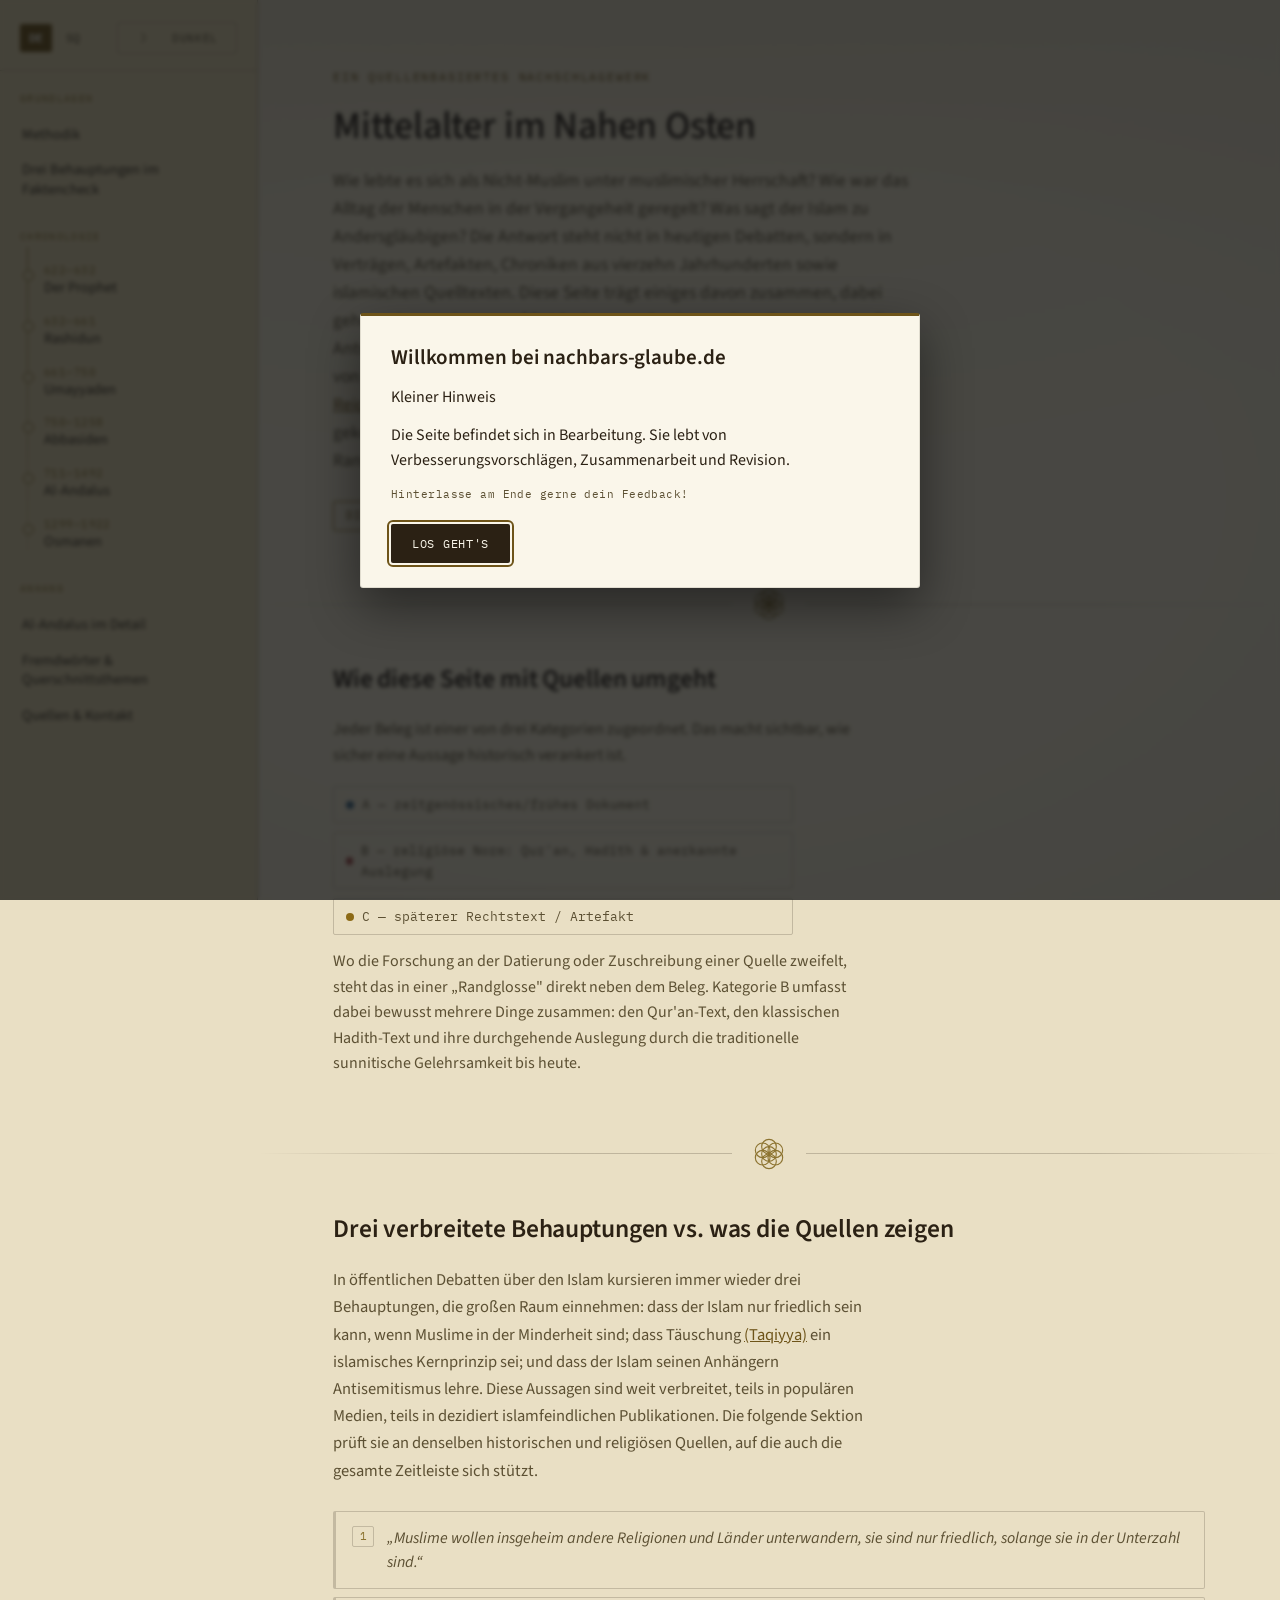
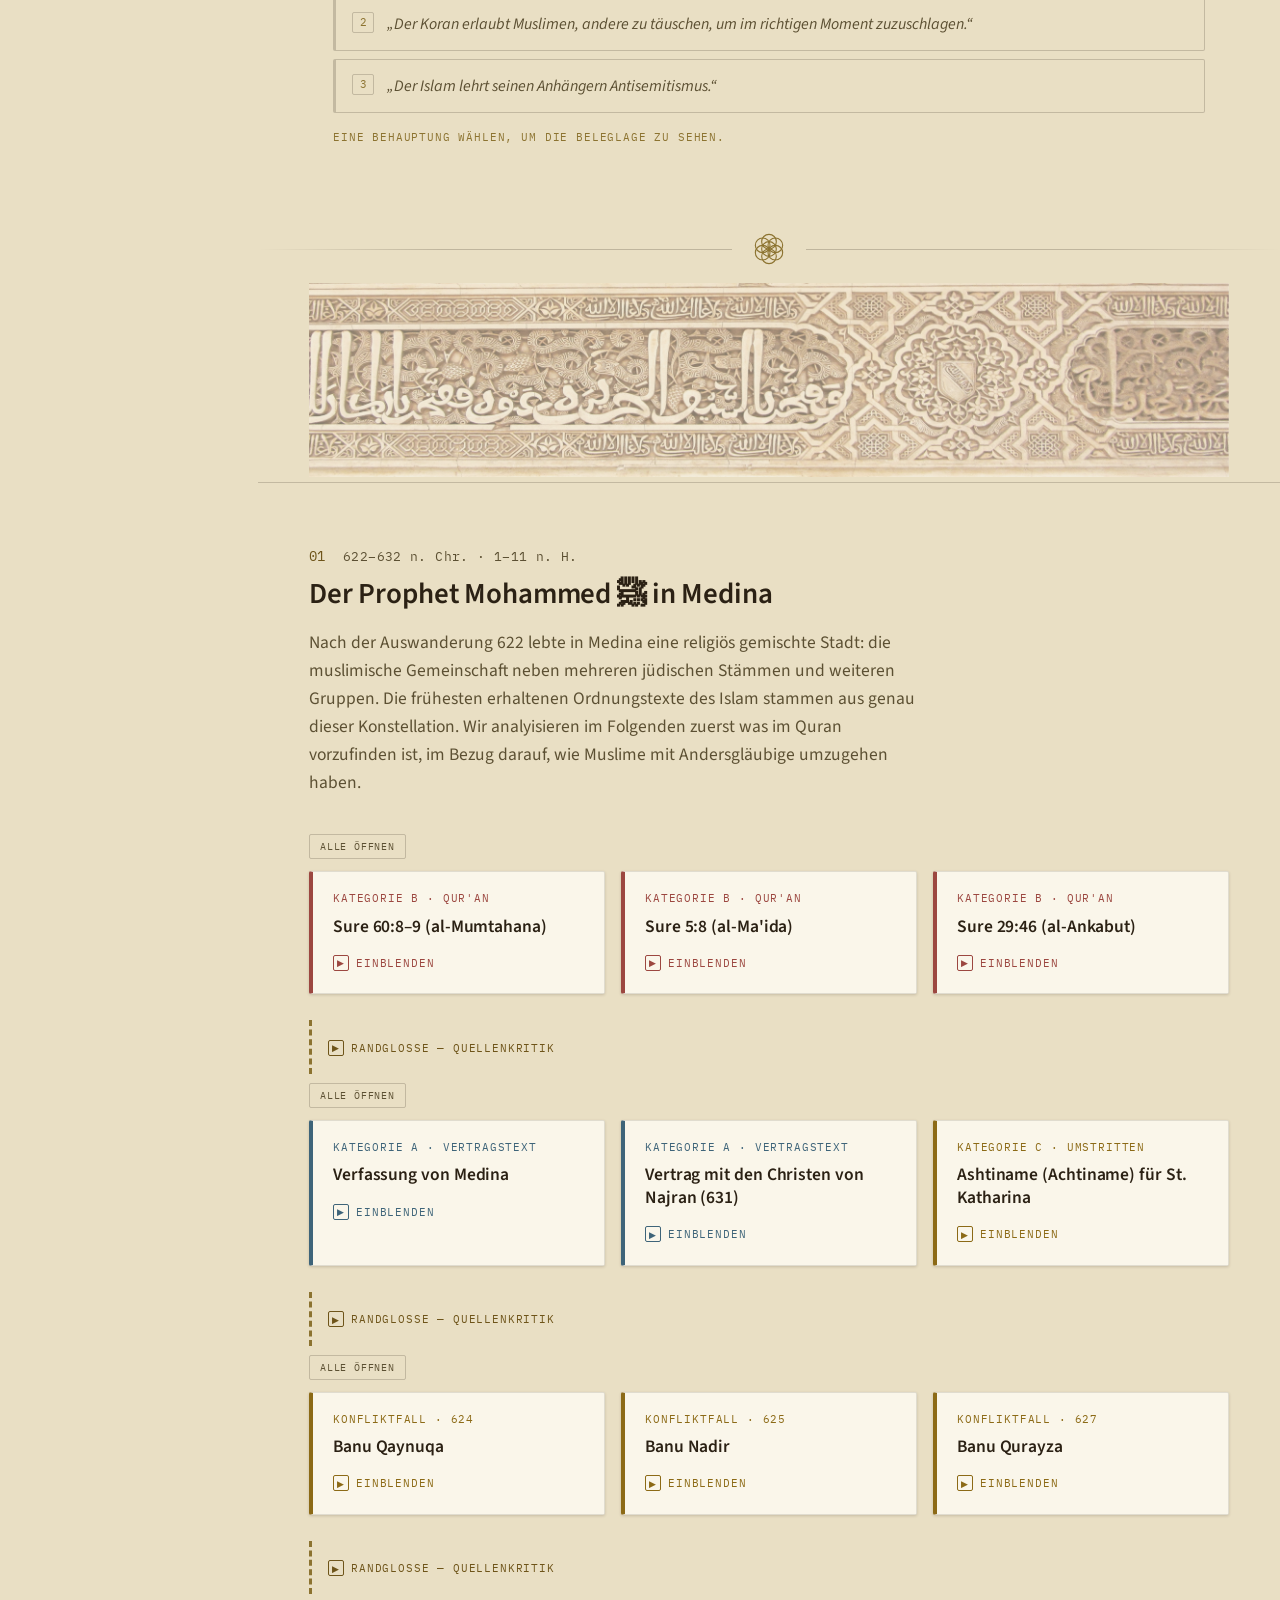
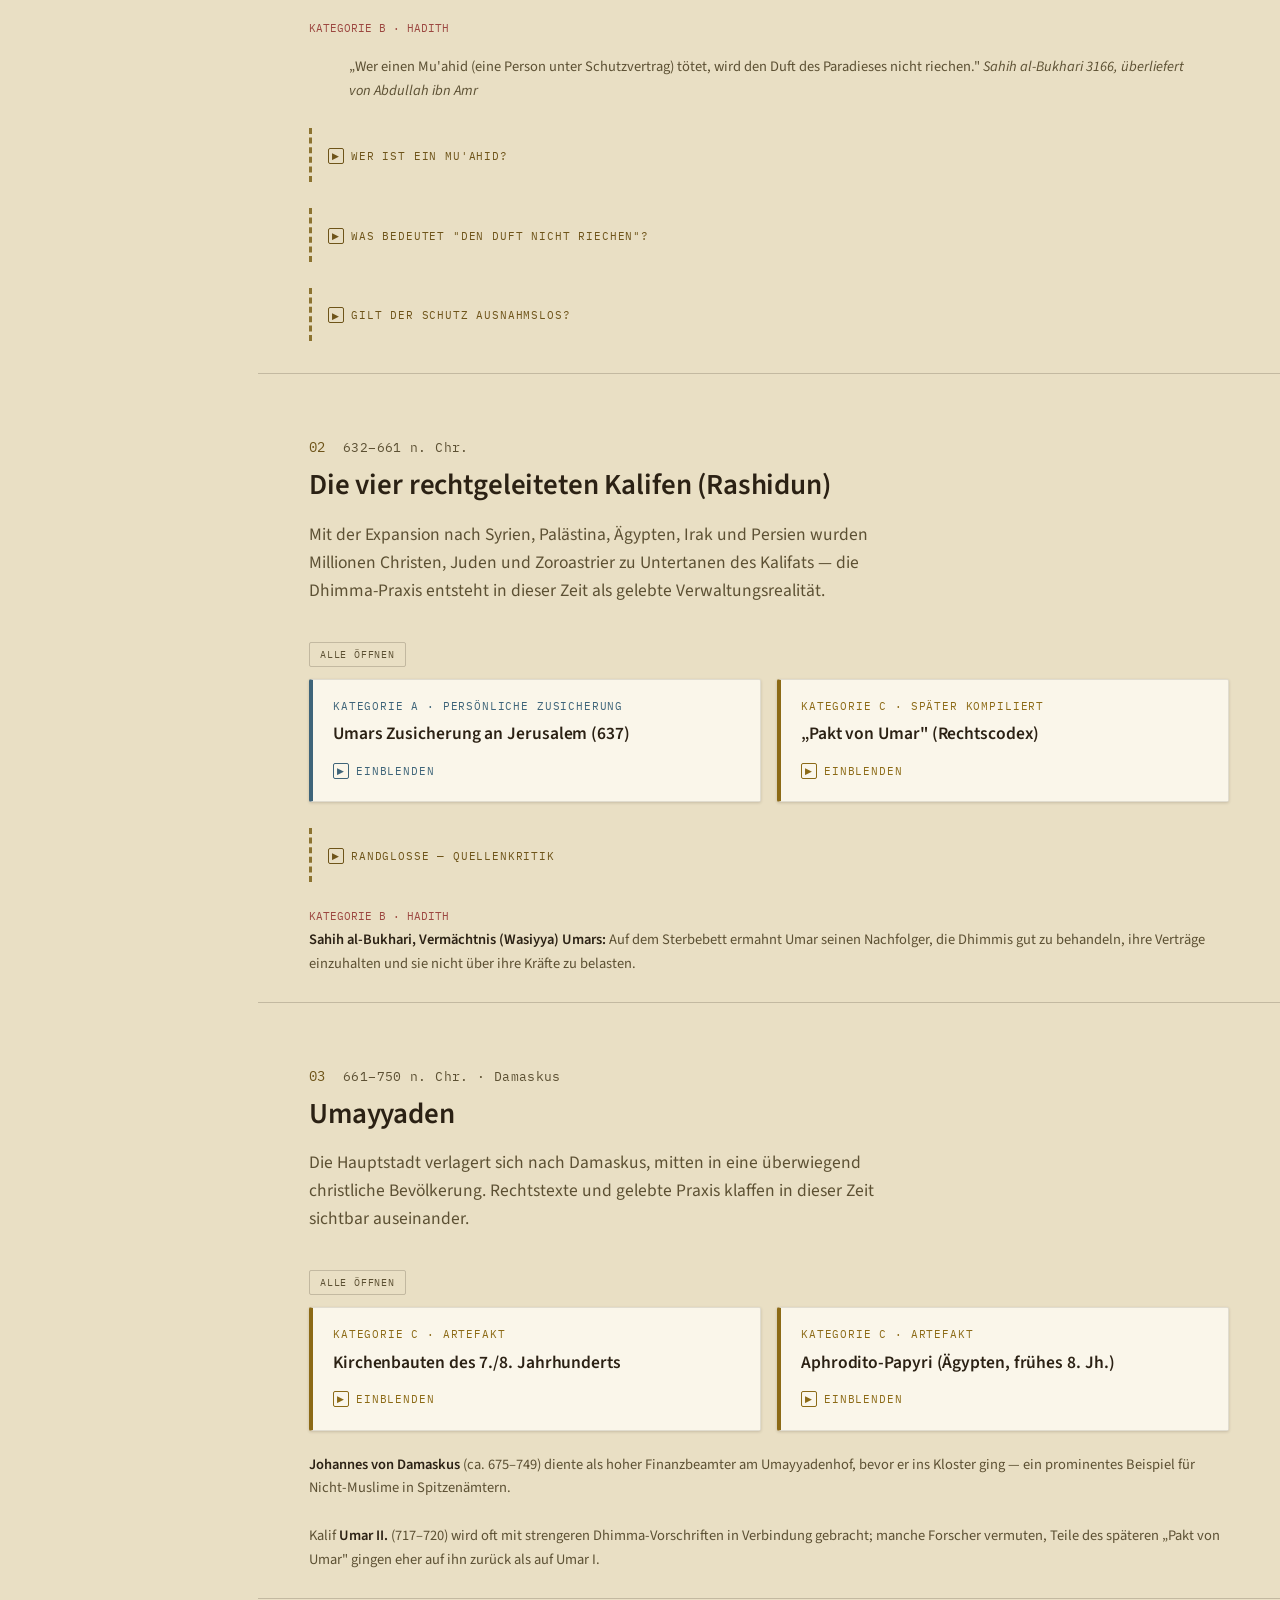
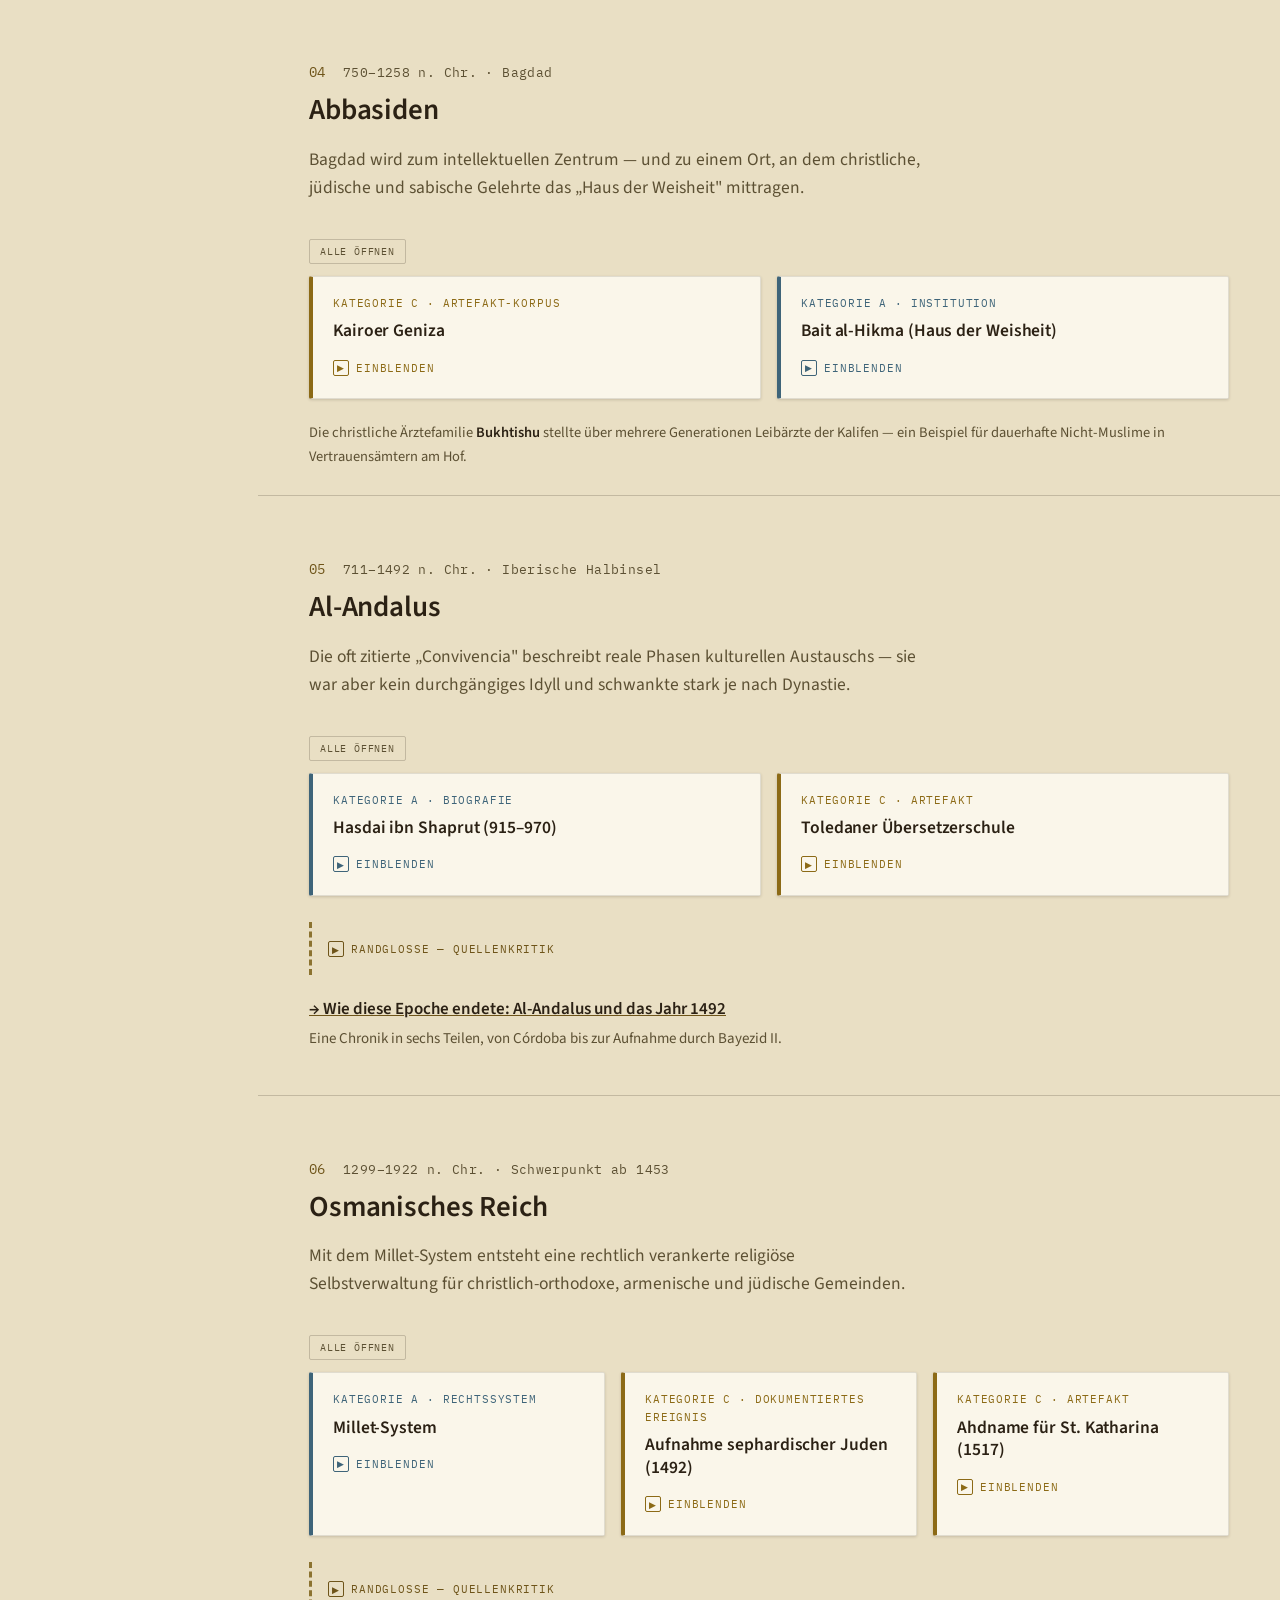
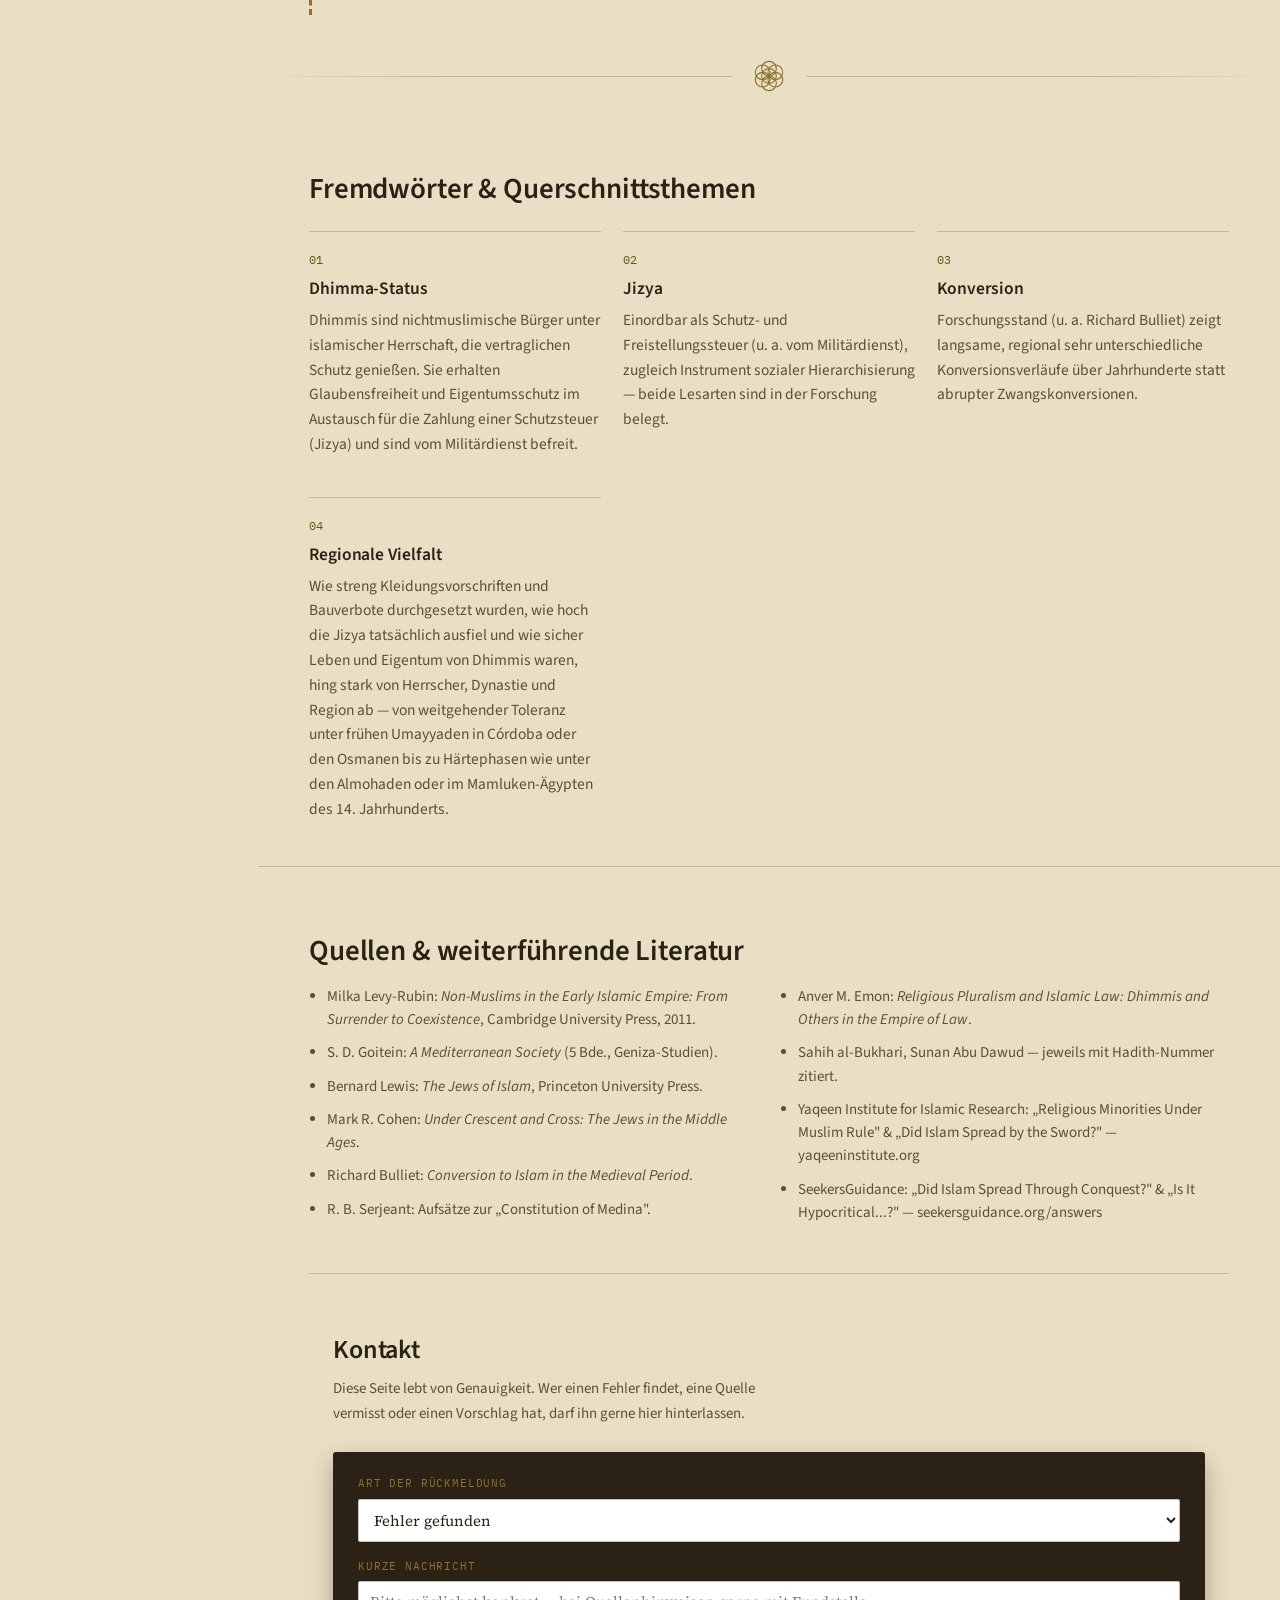
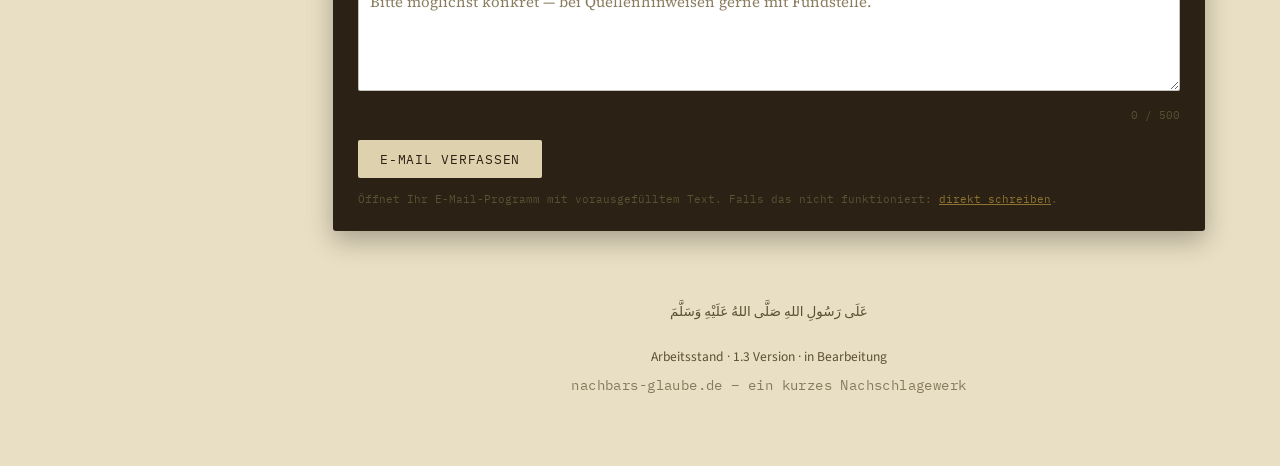
==== commit 1745a0fa: "intro-text for dialog updated" ====
--- a/index.html
+++ b/index.html
@@ -314,10 +314,10 @@
 <body>
 
 <dialog class="hello" data-hello="1">
-  <h2>Willkommen bei Nachbars-Glaube.de</h2>
-  <p>Von der Entstehung des Islams bis zum Osmanischen Reich: Wie lebten die Menschen miteinander in der Geschichte? Hier werden geschichtliche Fragen an den Quellen geprüft, mit offenem Blick auf das, was gesichert ist und was Historiker bis heute diskutieren.</p>
+  <h2>Willkommen bei nachbars-glaube.de</h2>
+  <p>Kleiner Hinweis</p>
   <p>Die Seite befindet sich in Bearbeitung. Sie lebt von Verbesserungsvorschlägen, Zusammenarbeit und Revision.</p>
-  <p class="hello-note">Danke fürs Vorbeischauen.</p>
+  <p class="hello-note">Hinterlasse am Ende gerne dein Feedback!</p>
   <div class="hello-actions">
     <button type="button" data-hello-close>Los geht's</button>
   </div>
@@ -343,7 +343,7 @@
 <header class="hero">
   <span class="eyebrow">Ein quellenbasiertes Nachschlagewerk</span>
   <h1><em>Mittelalter im Nahen Osten</em></h1>
-  <p>Wie lebte es sich als Jude oder Christ unter muslimischer Herrschaft? Was sagt der Islam zu Andersgläubigen? Die Antwort steht nicht in heutigen Debatten, sondern in Verträgen, Artefakten, Chroniken aus vierzehn Jahrhunderten sowie islamischen Quelltexten. Diese Seite trägt einiges davon zusammen, dabei gehen wir gemeinsam auf Entdeckung und nehmen diese Fragen sowie die Antworten dazu, etwas genauer unter die Lupe. Mit Blick auf die Verfassung von Medina vom Jahre 622, bis hinzu <a href="al-andalus-1492.html">der Auflösung des andalusischen Reiches</a> und darüber hinaus. Jeder Beleg ist nach seiner Quellenart gekennzeichnet, und wo Historiker bis heute streiten, steht das in einer Randglosse.</p>
+  <p>Wie lebte es sich als Nicht-Muslim unter muslimischer Herrschaft? Wie war das Alltag der Menschen in der Vergangeheit geregelt? Was sagt der Islam zu Andersgläubigen? Die Antwort steht nicht in heutigen Debatten, sondern in Verträgen, Artefakten, Chroniken aus vierzehn Jahrhunderten sowie islamischen Quelltexten. Diese Seite trägt einiges davon zusammen, dabei gehen wir gemeinsam auf Entdeckung und nehmen diese Fragen sowie die Antworten dazu, etwas genauer unter die Lupe. Mit Blick auf die Verfassung von Medina vom Jahre 622, bis hinzu <a href="al-andalus-1492.html">der Auflösung des andalusischen Reiches</a> und darüber hinaus. Jeder Beleg ist nach seiner Quellenart gekennzeichnet, und wo Historiker bis heute streiten, steht das in einer Randglosse.</p>
   <div class="seal">Die Seite befindet sich in Bearbeitung</div>
 </header>
 
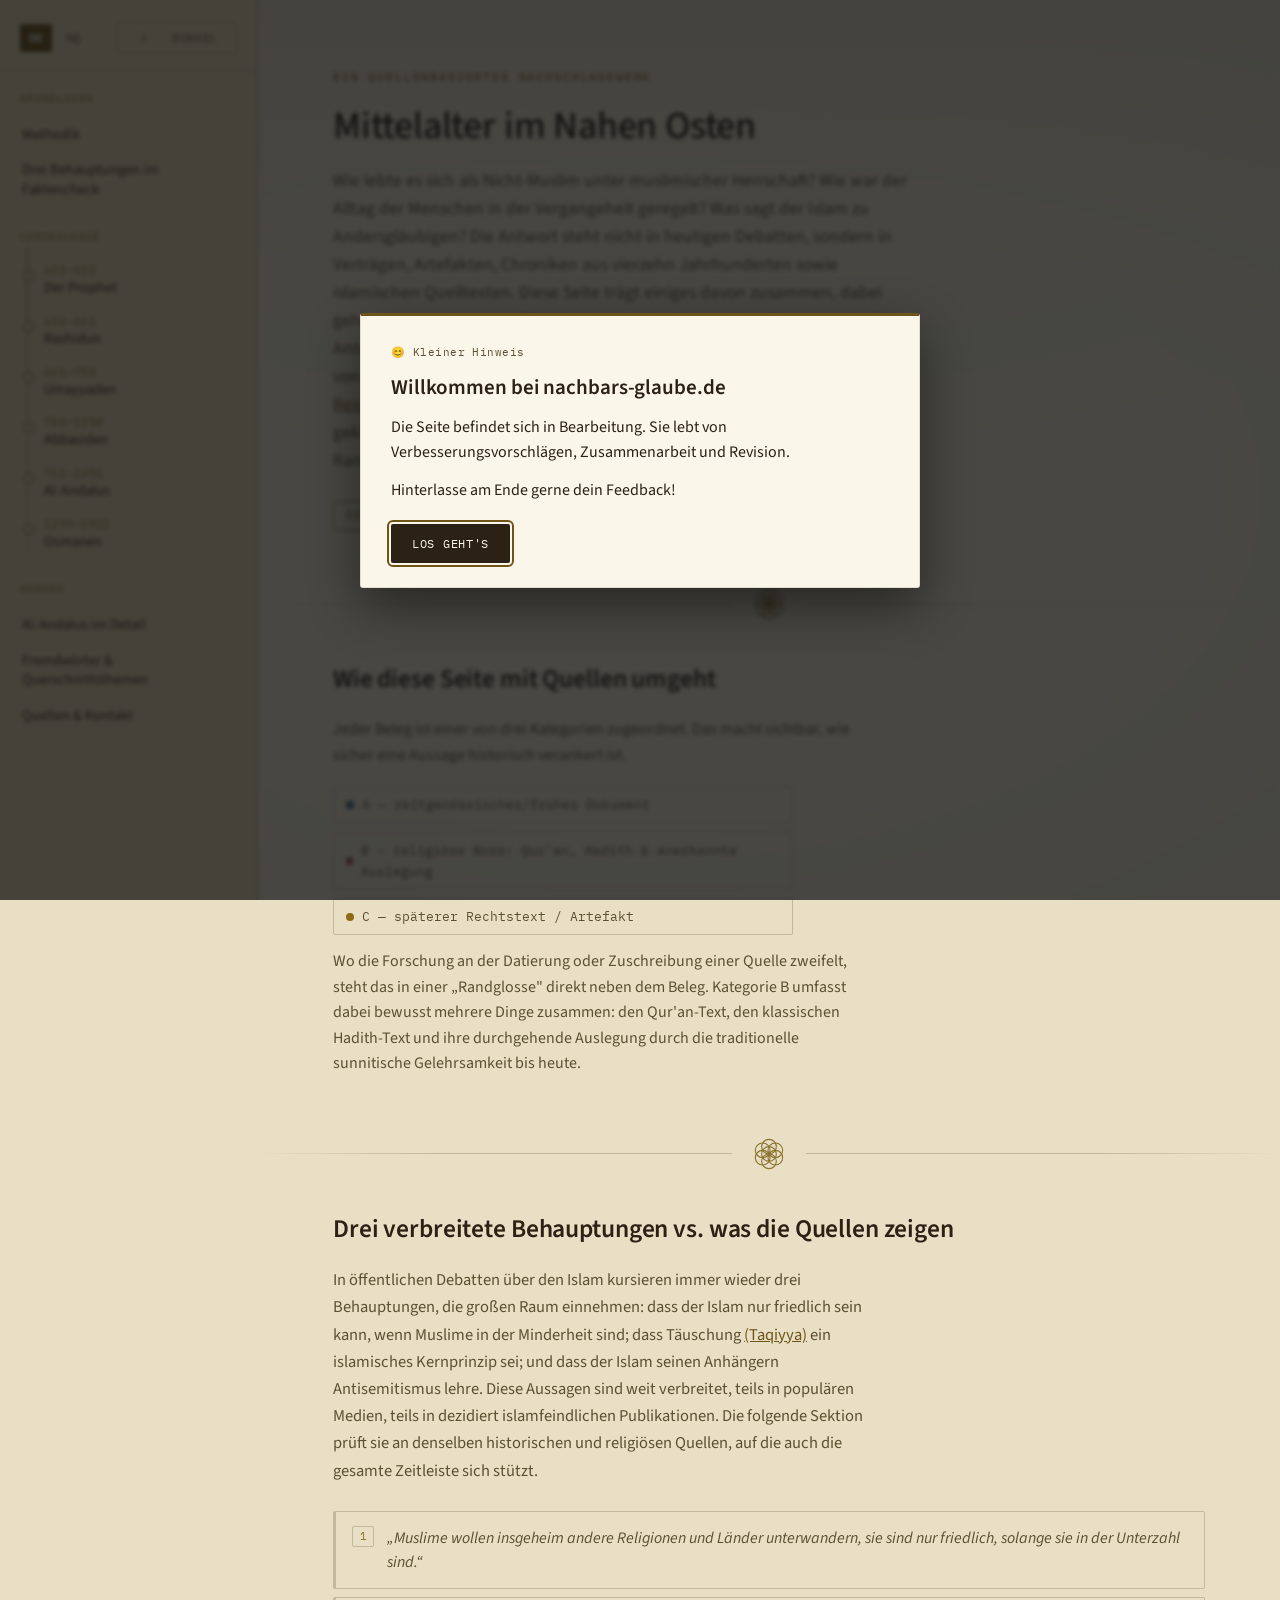
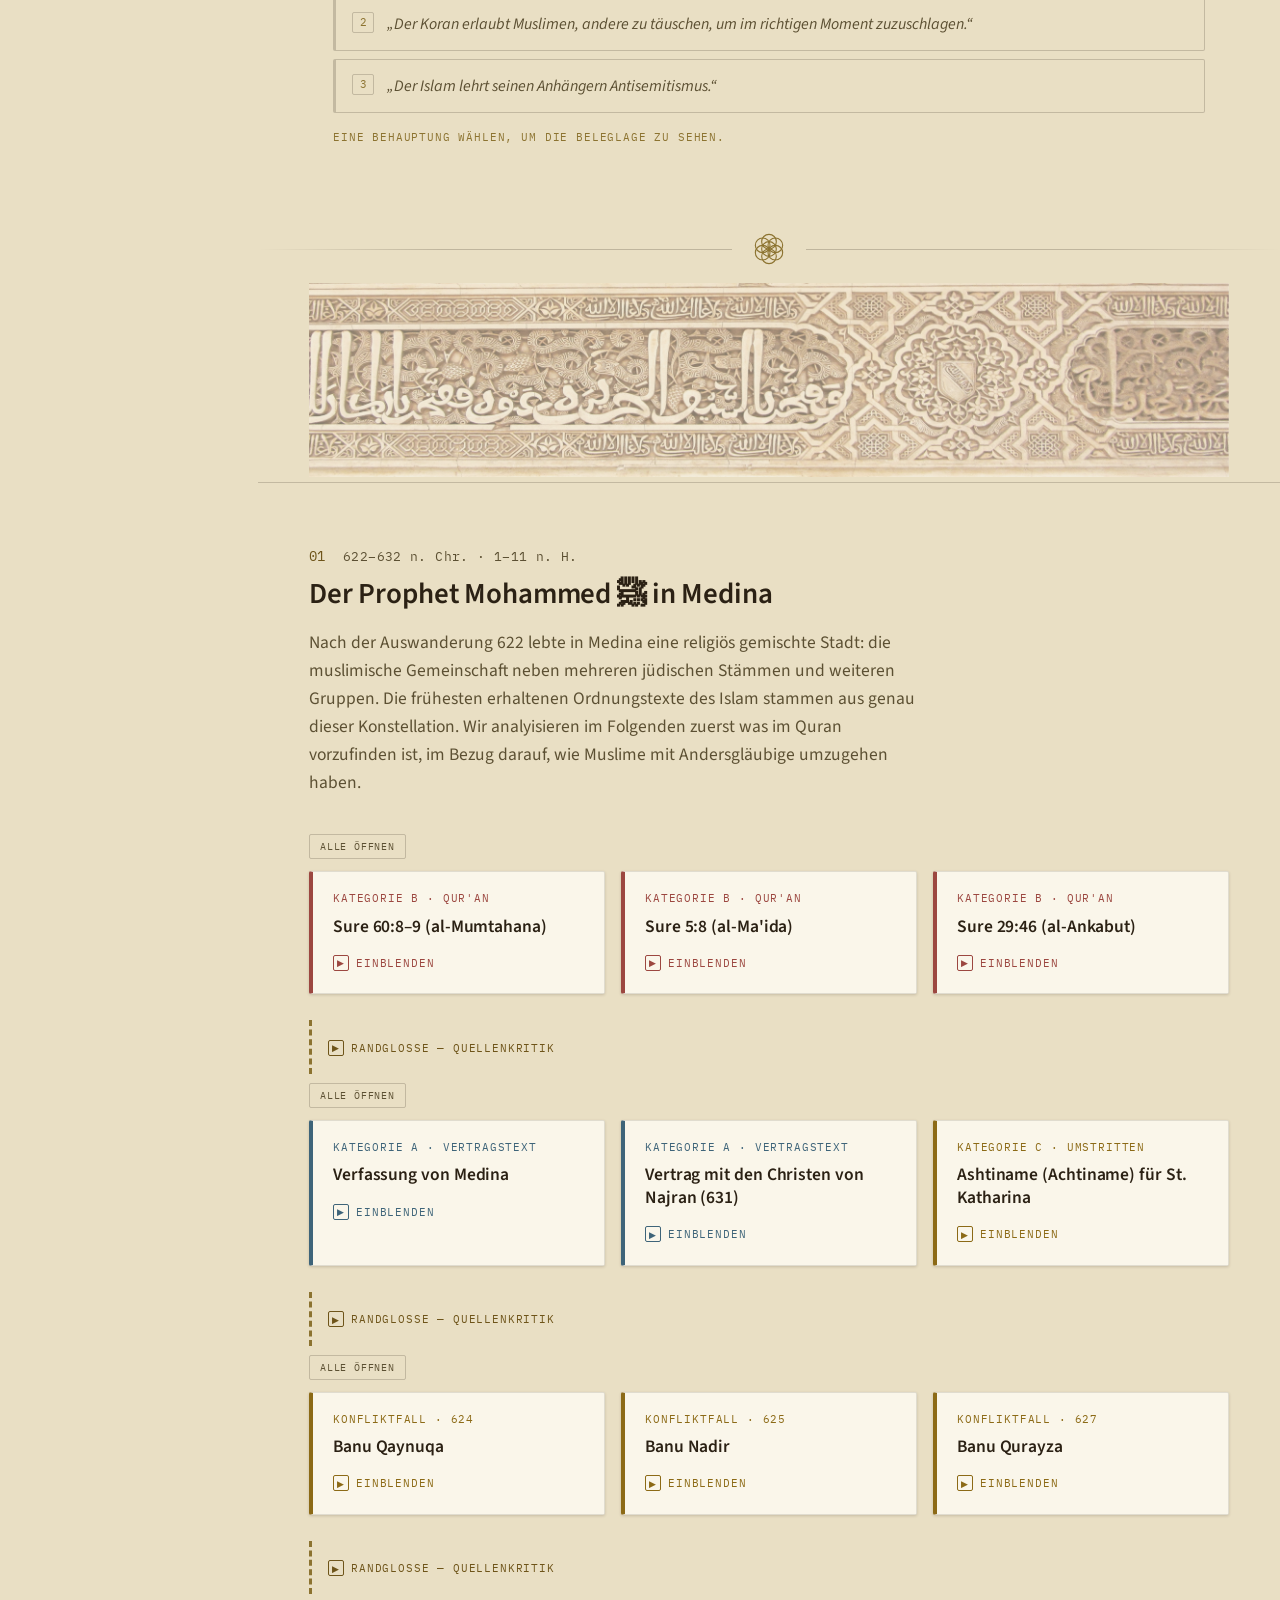
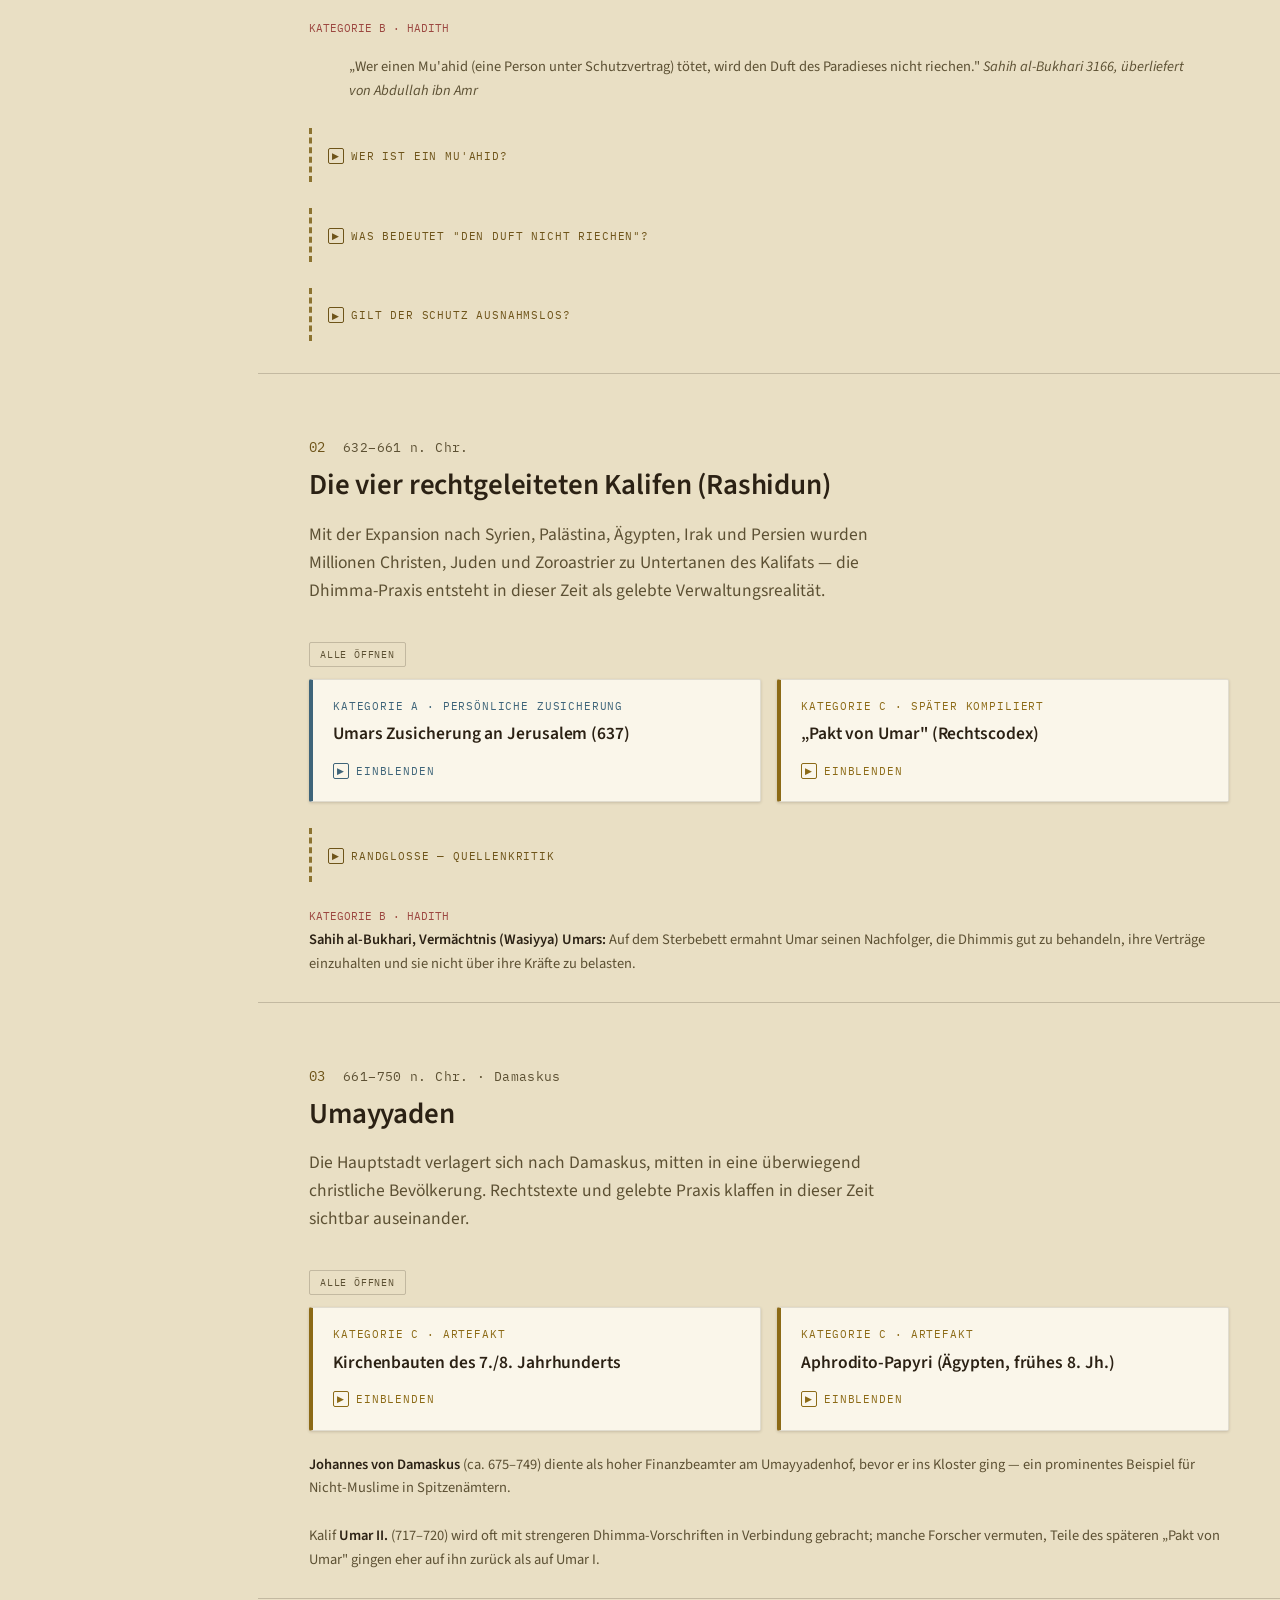
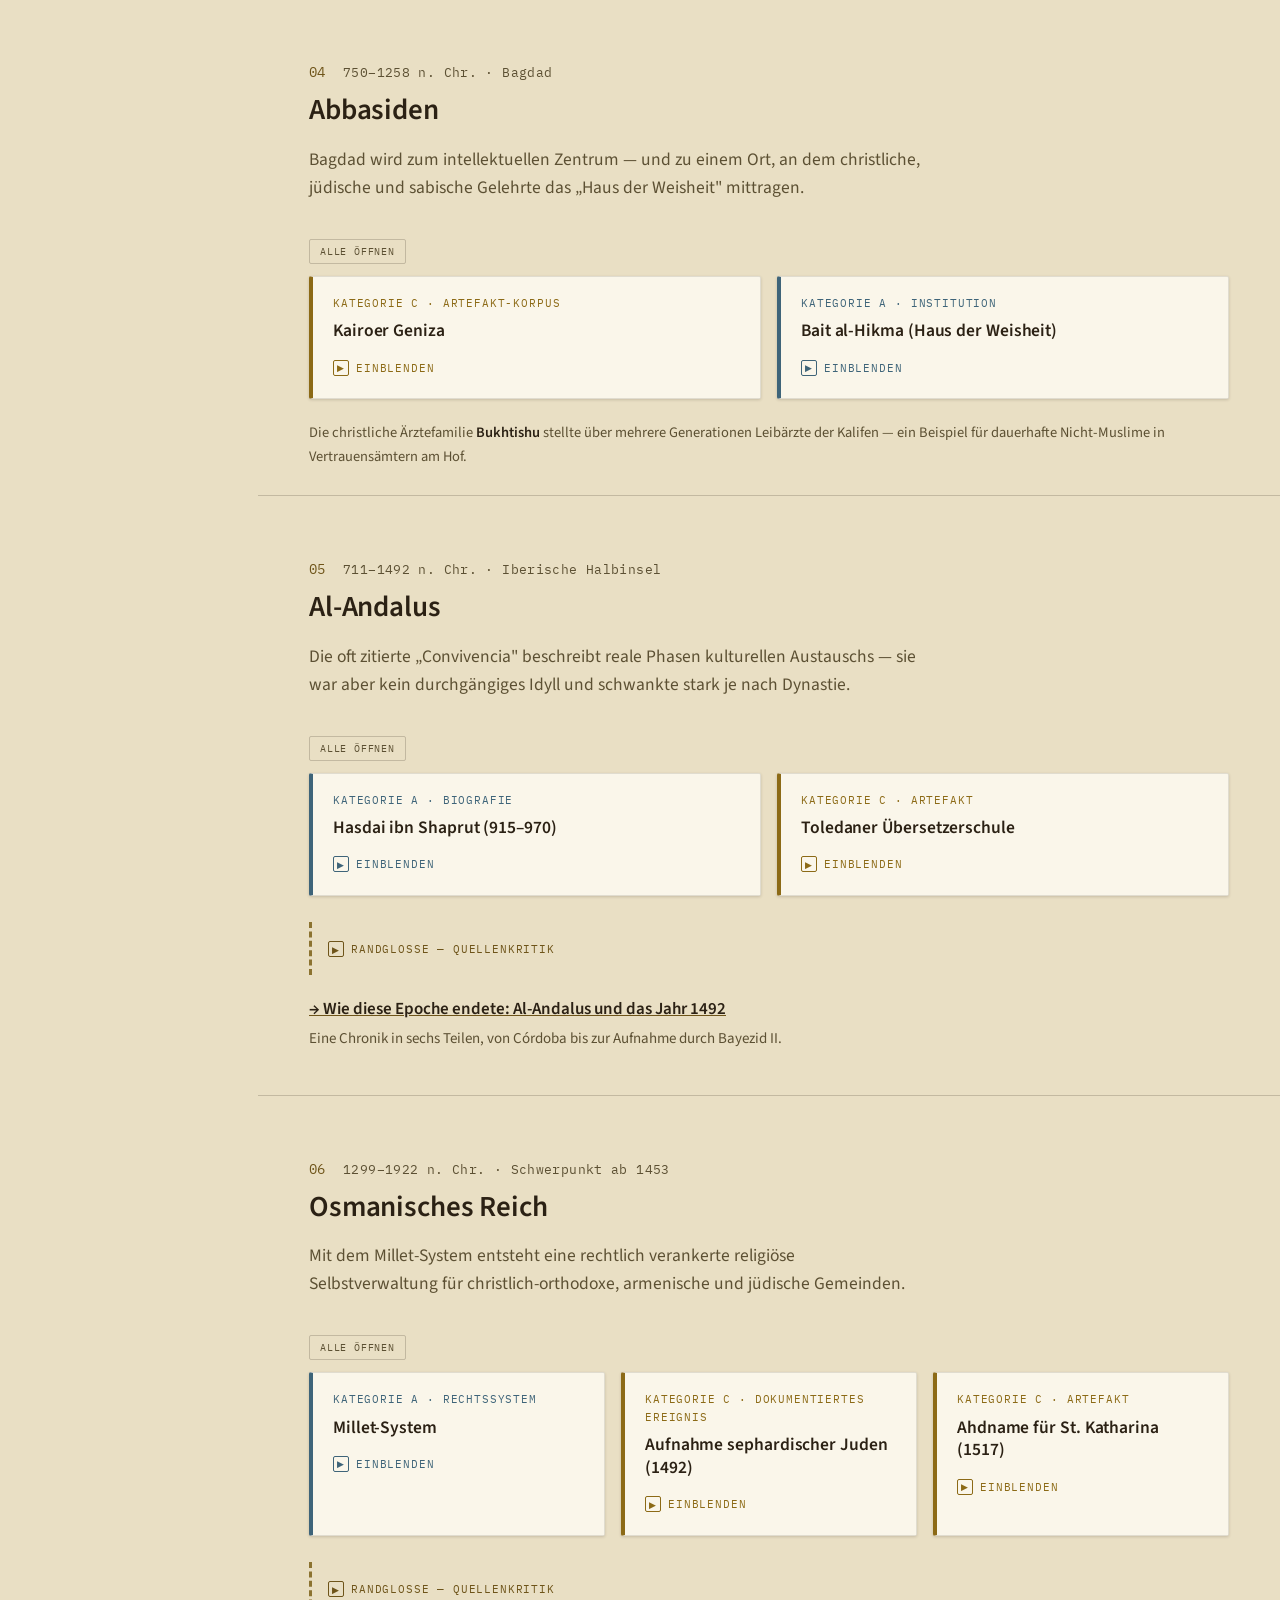
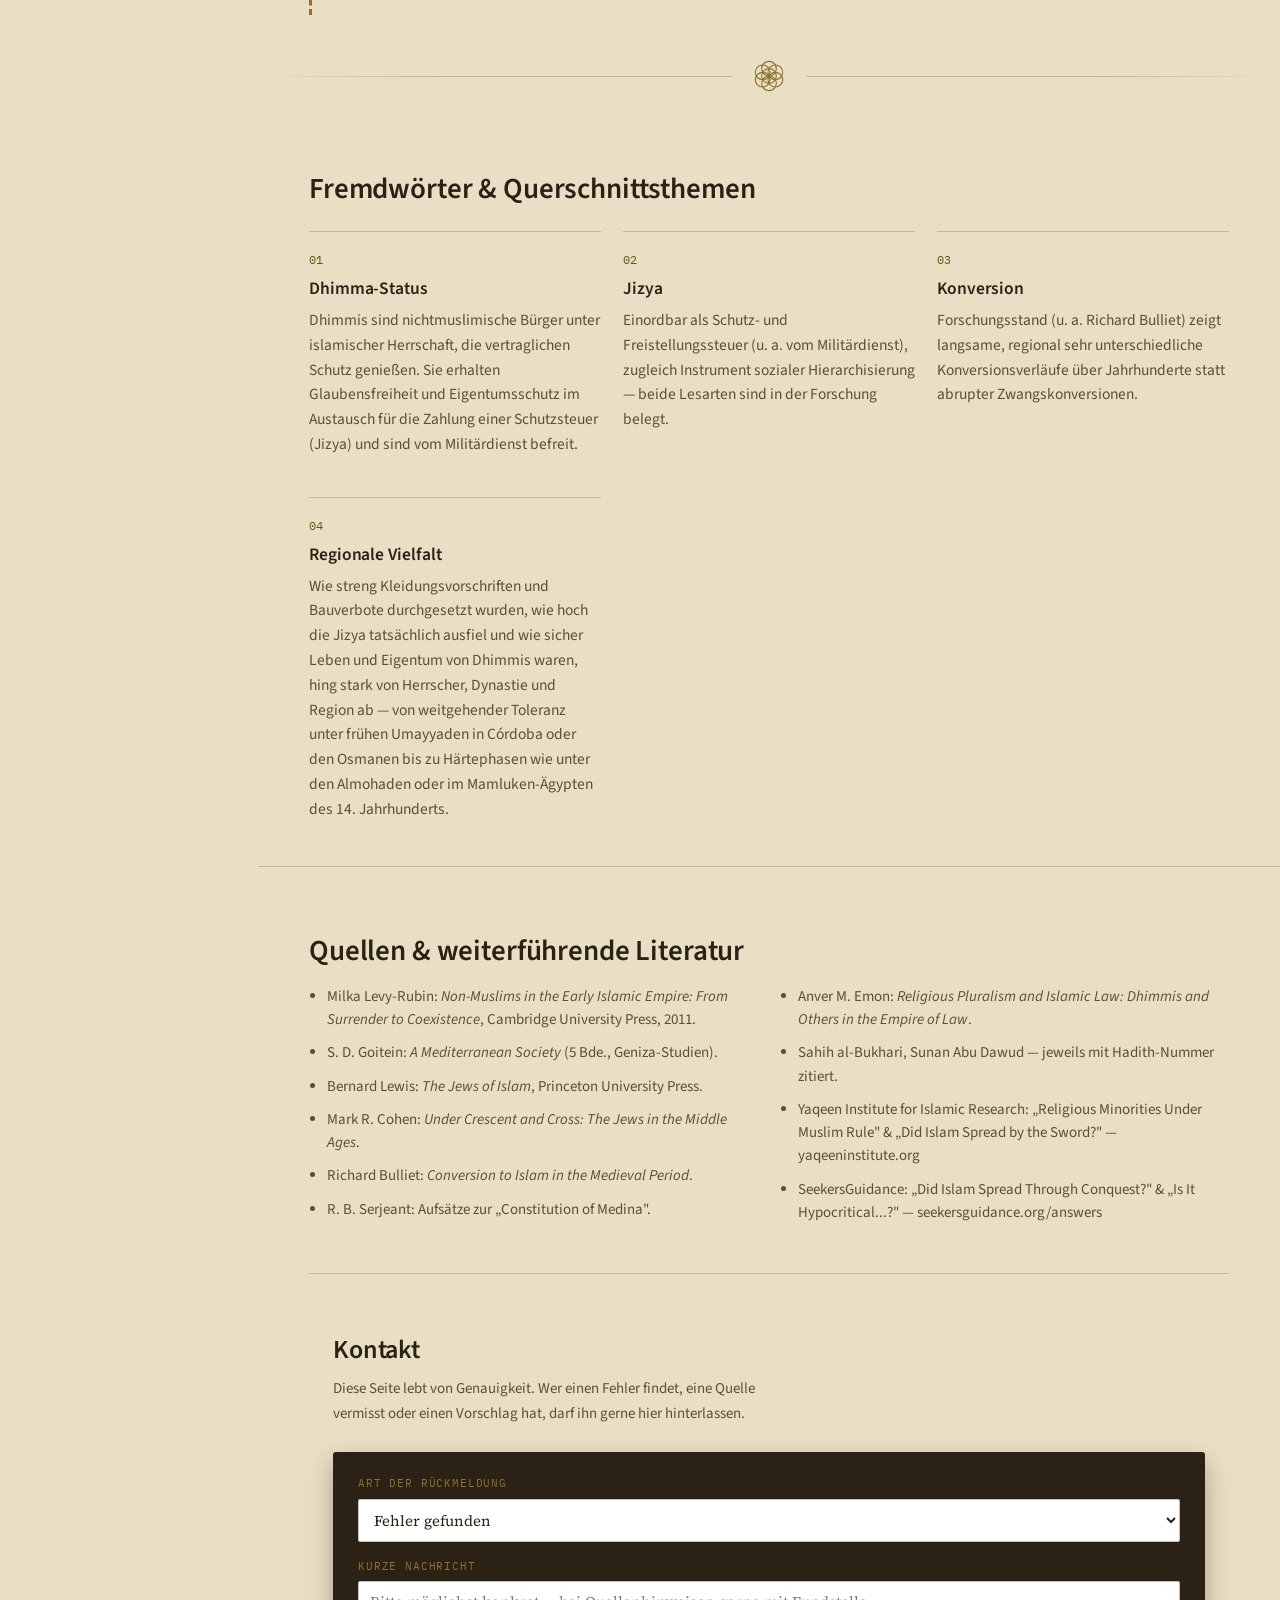
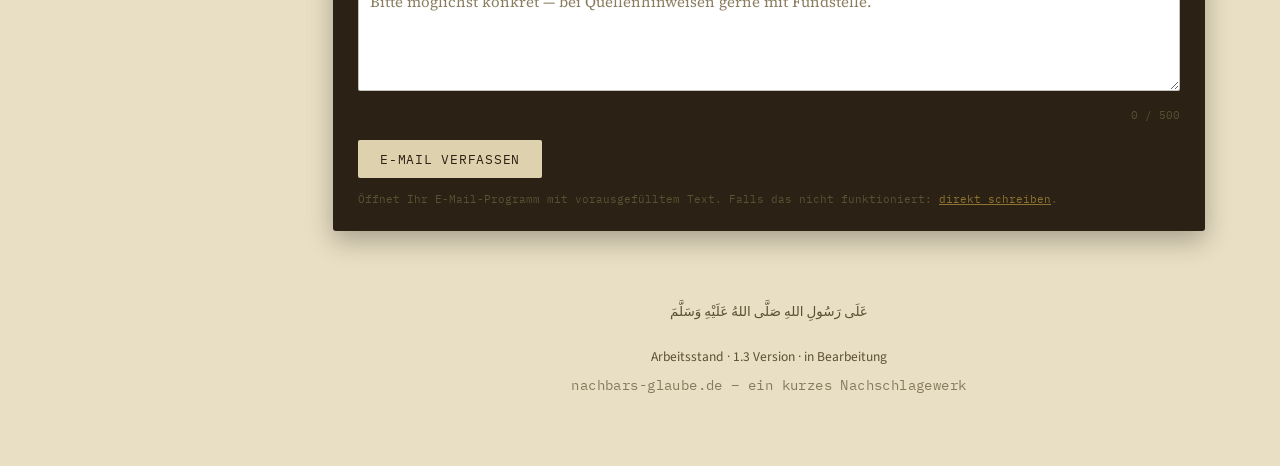
==== commit 77e2cb46: "spelling corrections" ====
--- a/index.html
+++ b/index.html
@@ -314,10 +314,10 @@
 <body>
 
 <dialog class="hello" data-hello="1">
+  <p class="hello-note">😊 Kleiner Hinweis</p>
   <h2>Willkommen bei nachbars-glaube.de</h2>
-  <p>Kleiner Hinweis</p>
   <p>Die Seite befindet sich in Bearbeitung. Sie lebt von Verbesserungsvorschlägen, Zusammenarbeit und Revision.</p>
-  <p class="hello-note">Hinterlasse am Ende gerne dein Feedback!</p>
+  <p>Hinterlasse am Ende gerne dein Feedback!</p>
   <div class="hello-actions">
     <button type="button" data-hello-close>Los geht's</button>
   </div>
@@ -343,7 +343,7 @@
 <header class="hero">
   <span class="eyebrow">Ein quellenbasiertes Nachschlagewerk</span>
   <h1><em>Mittelalter im Nahen Osten</em></h1>
-  <p>Wie lebte es sich als Nicht-Muslim unter muslimischer Herrschaft? Wie war das Alltag der Menschen in der Vergangeheit geregelt? Was sagt der Islam zu Andersgläubigen? Die Antwort steht nicht in heutigen Debatten, sondern in Verträgen, Artefakten, Chroniken aus vierzehn Jahrhunderten sowie islamischen Quelltexten. Diese Seite trägt einiges davon zusammen, dabei gehen wir gemeinsam auf Entdeckung und nehmen diese Fragen sowie die Antworten dazu, etwas genauer unter die Lupe. Mit Blick auf die Verfassung von Medina vom Jahre 622, bis hinzu <a href="al-andalus-1492.html">der Auflösung des andalusischen Reiches</a> und darüber hinaus. Jeder Beleg ist nach seiner Quellenart gekennzeichnet, und wo Historiker bis heute streiten, steht das in einer Randglosse.</p>
+  <p>Wie lebte es sich als Nicht-Muslim unter muslimischer Herrschaft? Wie war der Alltag der Menschen in der Vergangeheit geregelt? Was sagt der Islam zu Andersgläubigen? Die Antwort steht nicht in heutigen Debatten, sondern in Verträgen, Artefakten, Chroniken aus vierzehn Jahrhunderten sowie islamischen Quelltexten. Diese Seite trägt einiges davon zusammen, dabei gehen wir gemeinsam auf Entdeckung und nehmen diese Fragen sowie die Antworten dazu, etwas genauer unter die Lupe. Mit Blick auf die Verfassung von Medina vom Jahre 622, bis hinzu <a href="al-andalus-1492.html">der Auflösung des andalusischen Reiches</a> und darüber hinaus. Jeder Beleg ist nach seiner Quellenart gekennzeichnet, und wo Historiker bis heute streiten, steht das in einer Randglosse.</p>
   <div class="seal">Die Seite befindet sich in Bearbeitung</div>
 </header>
 
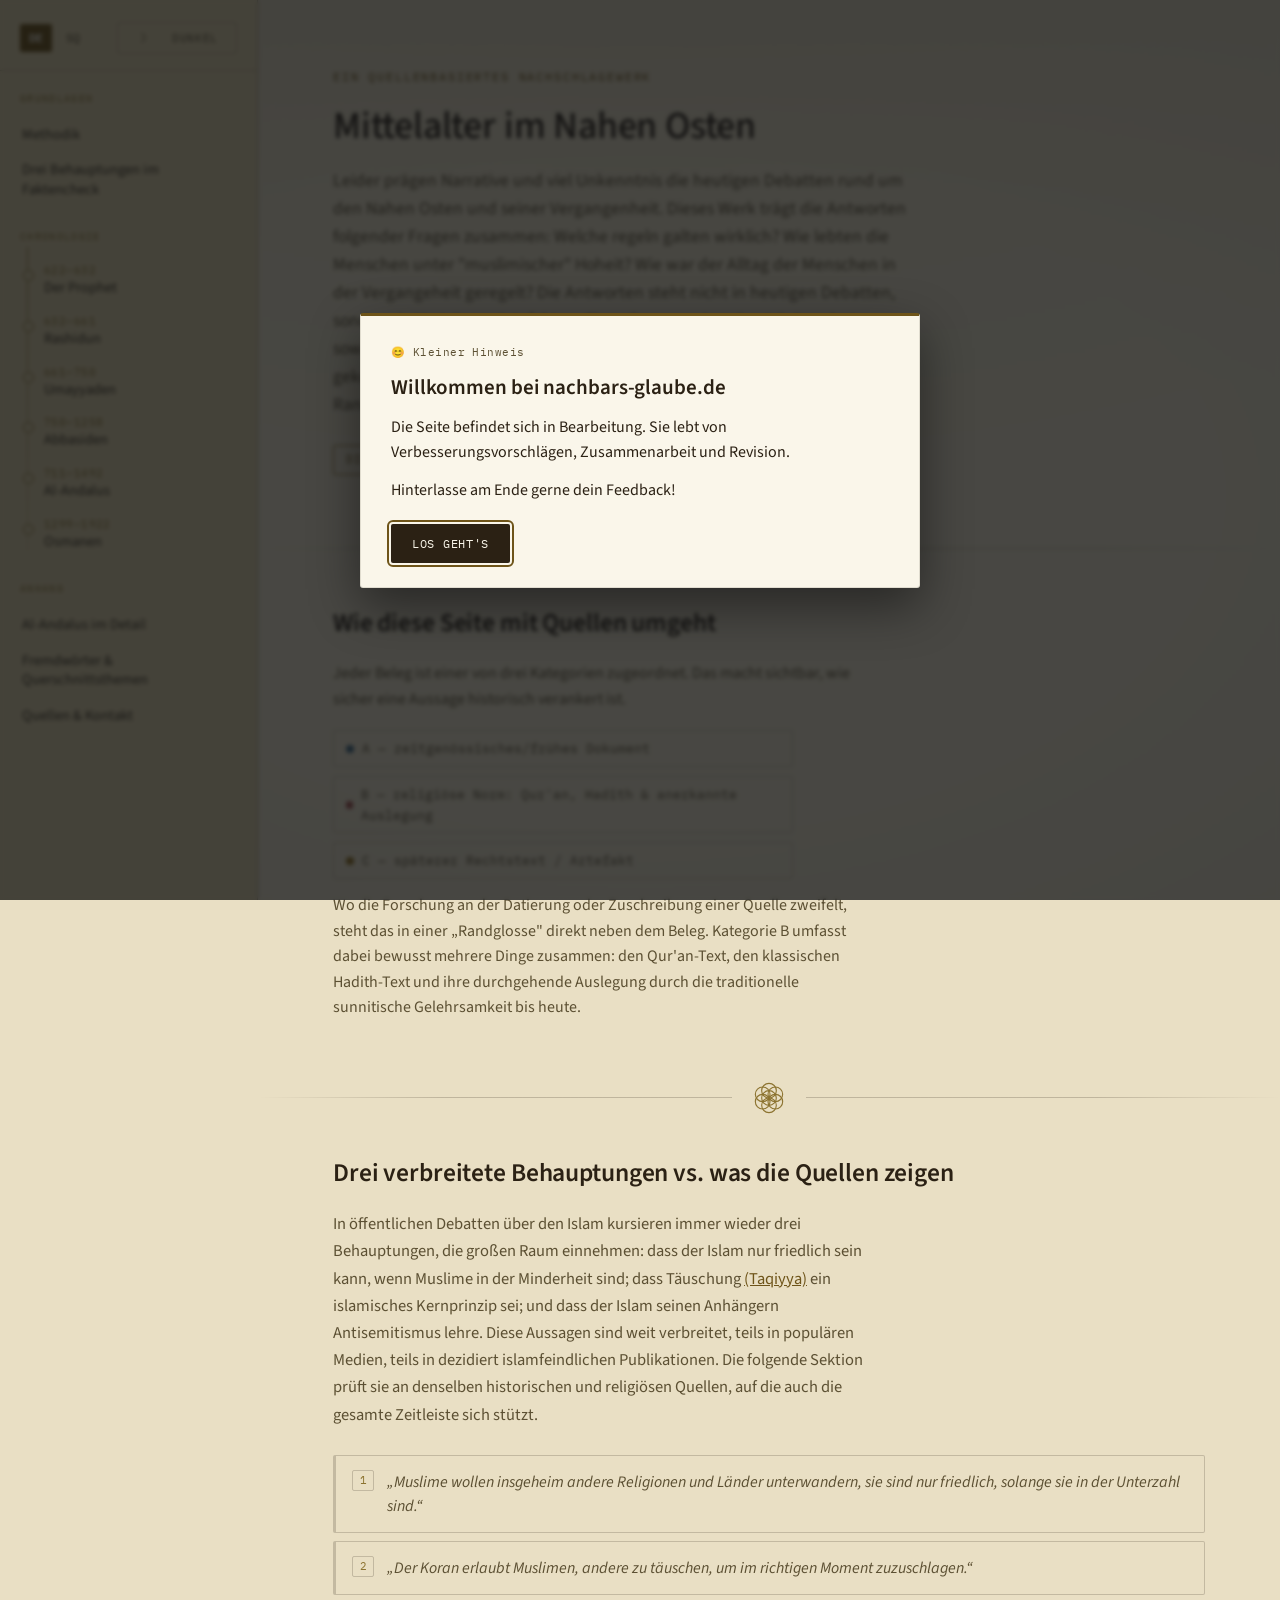
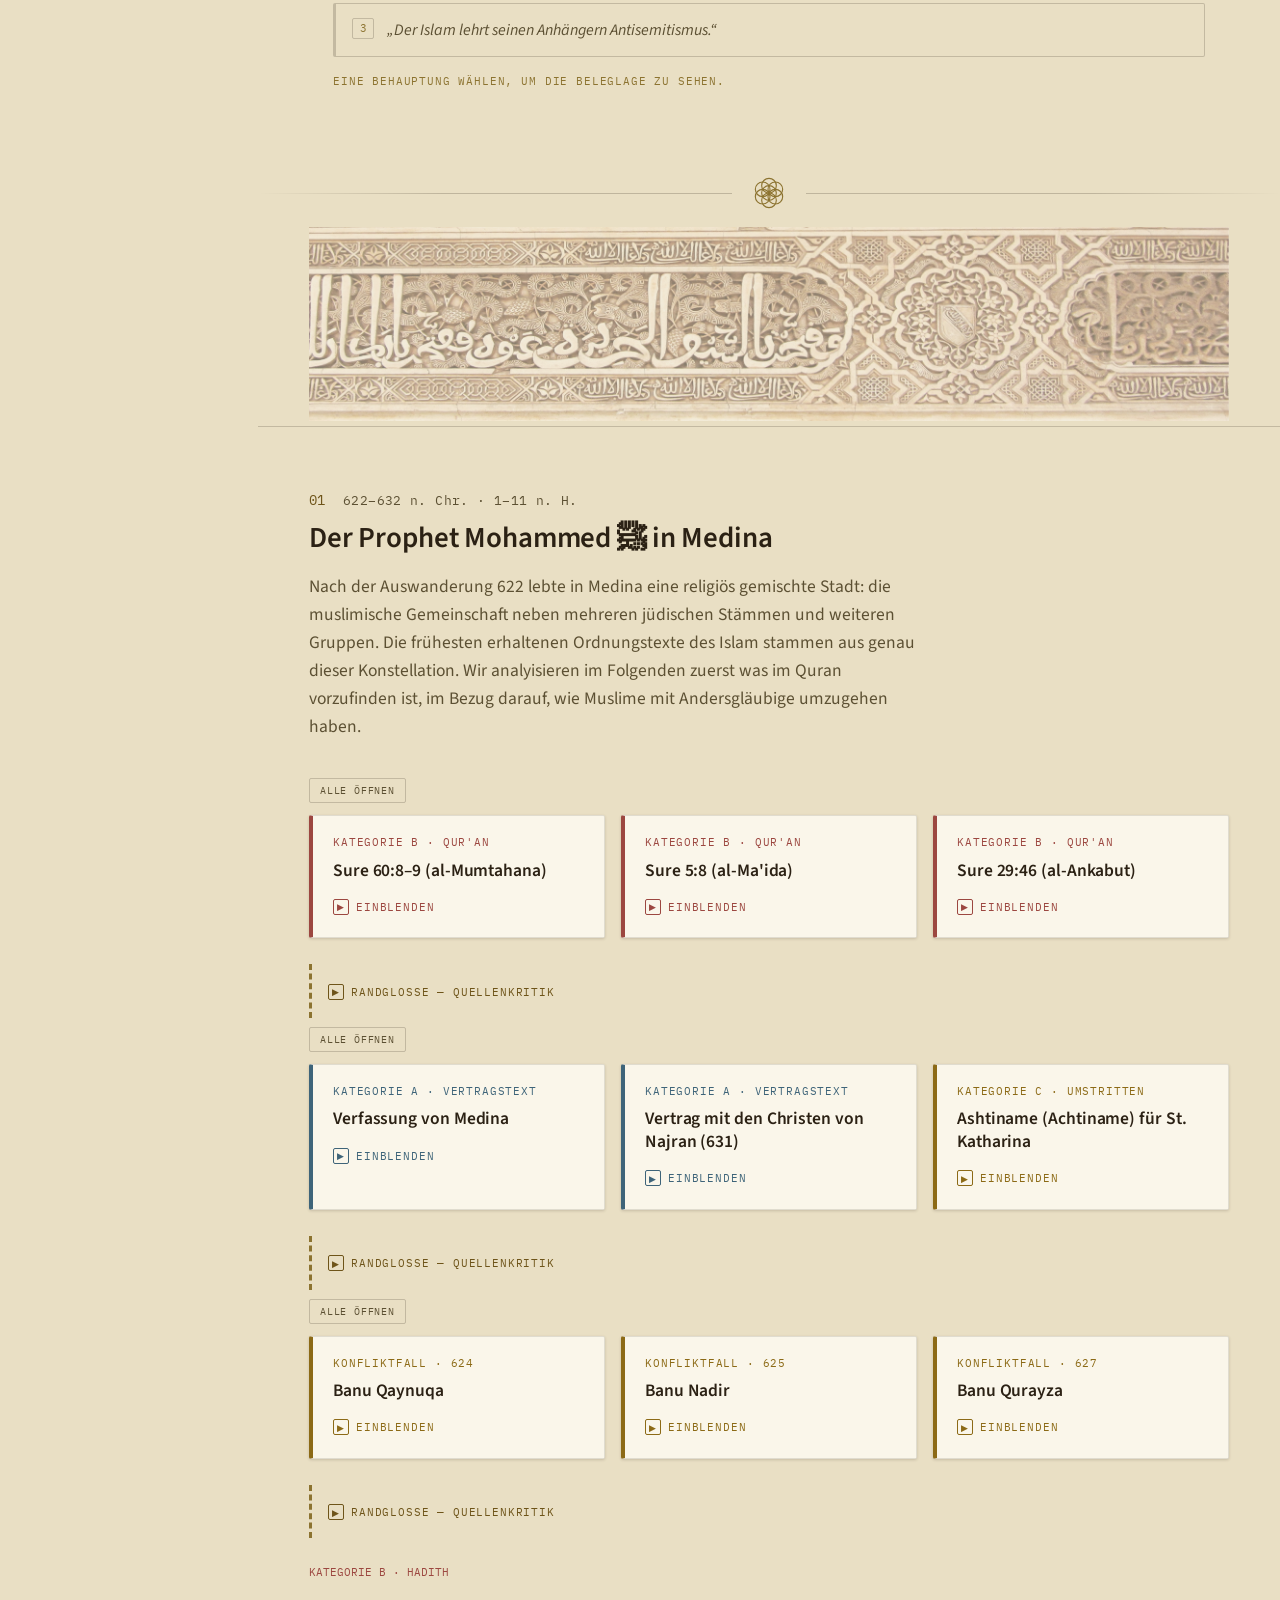
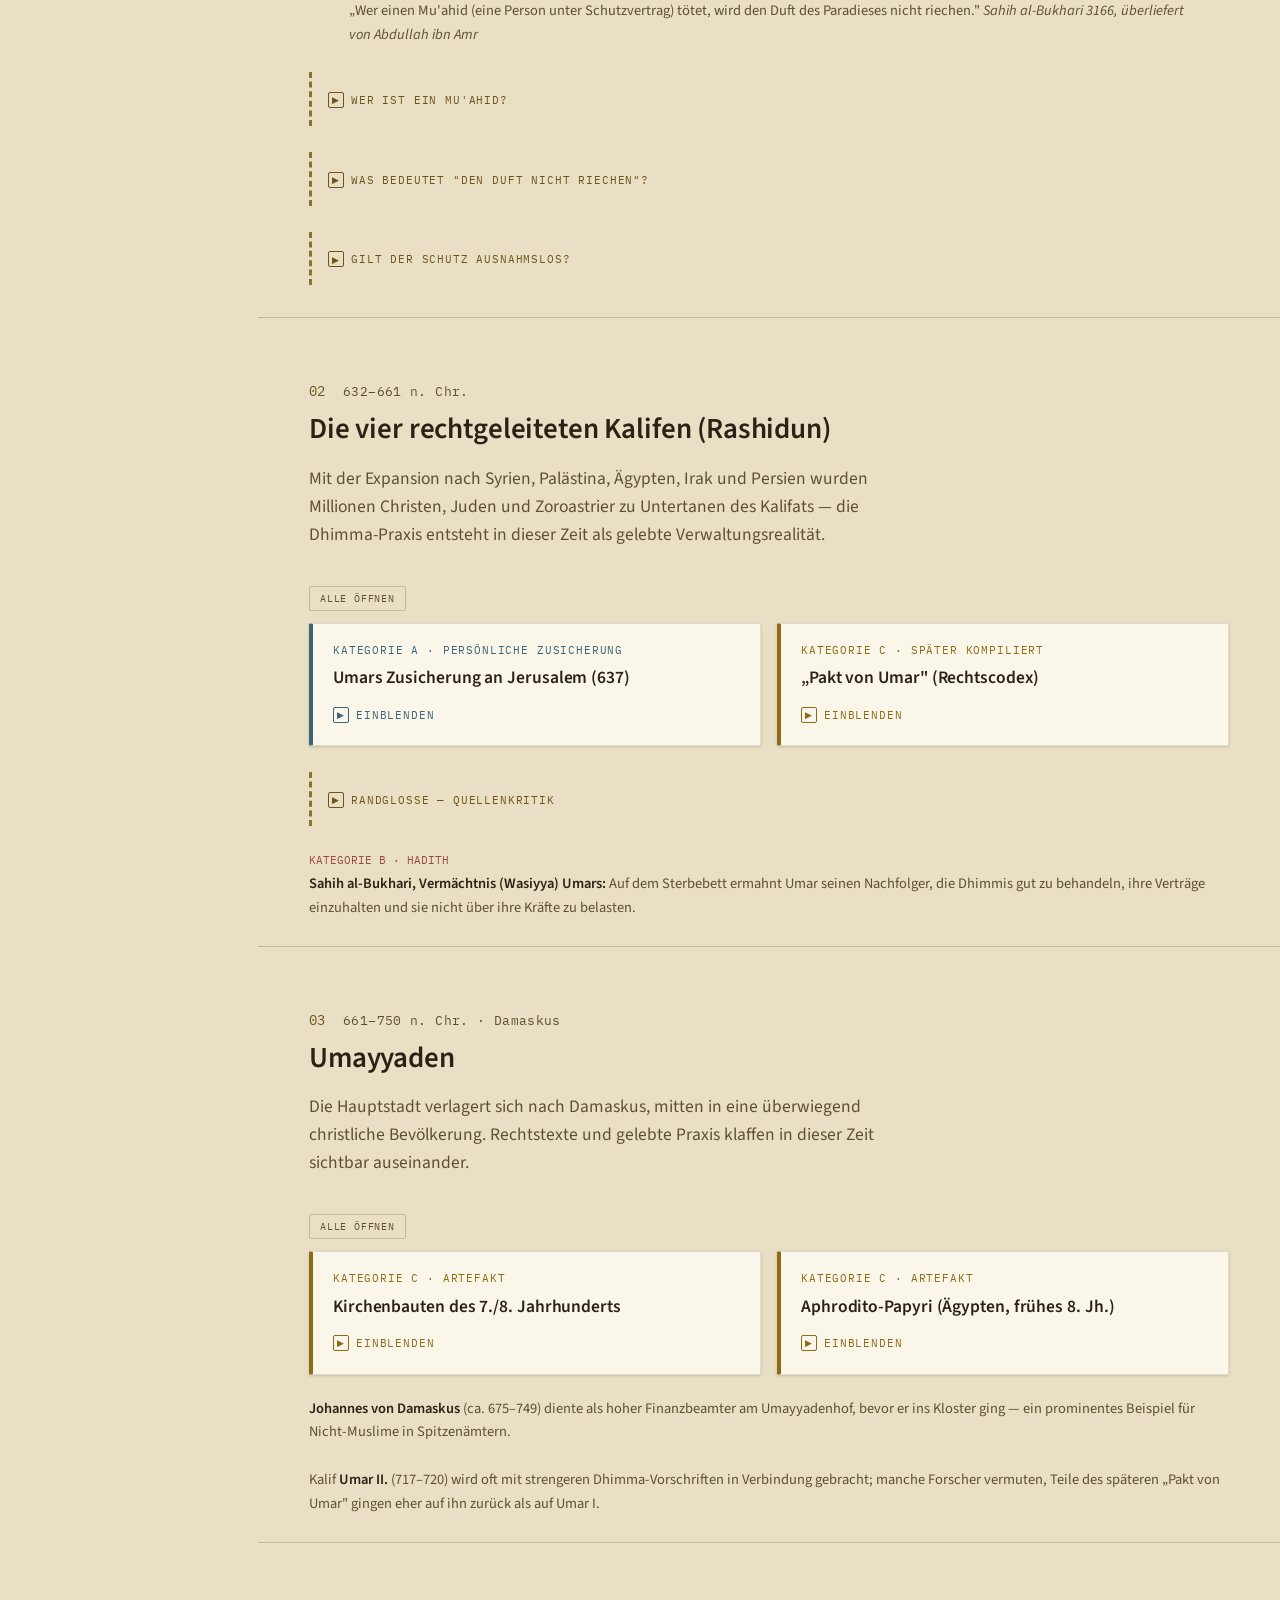
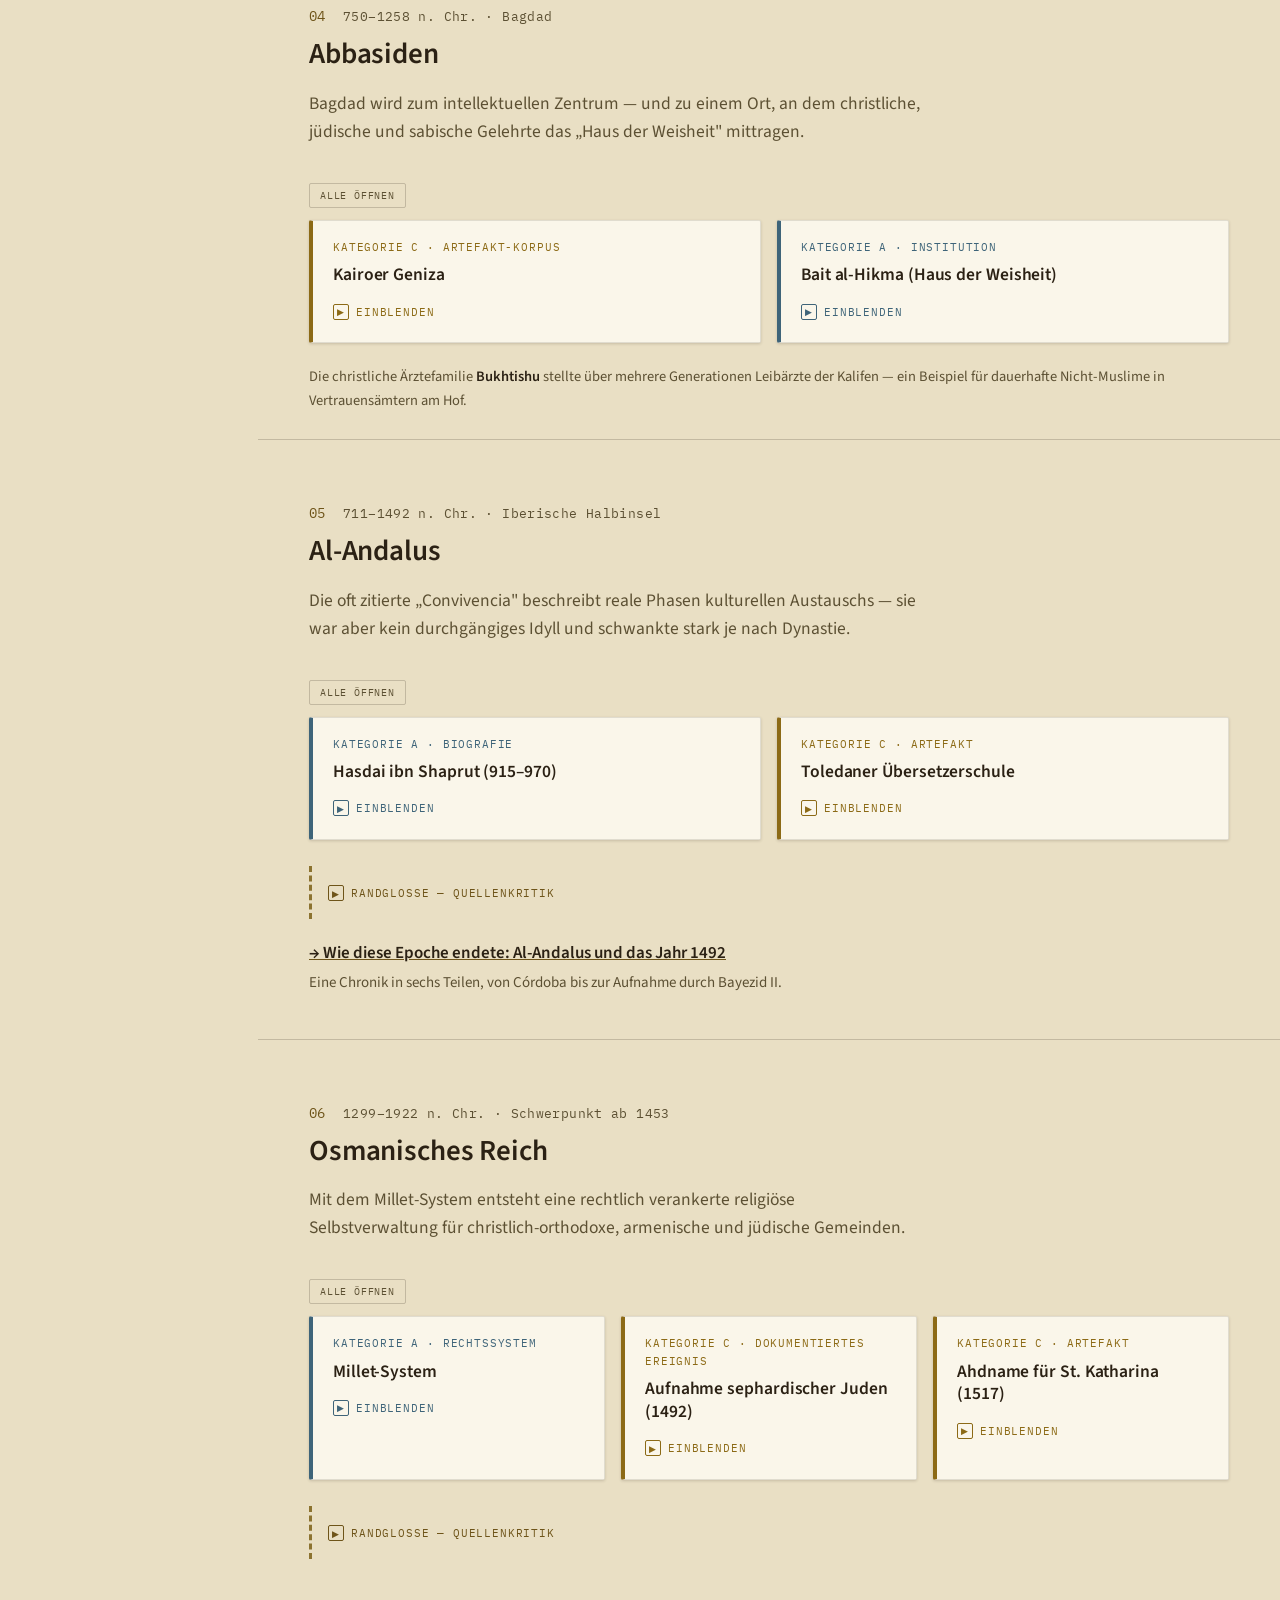
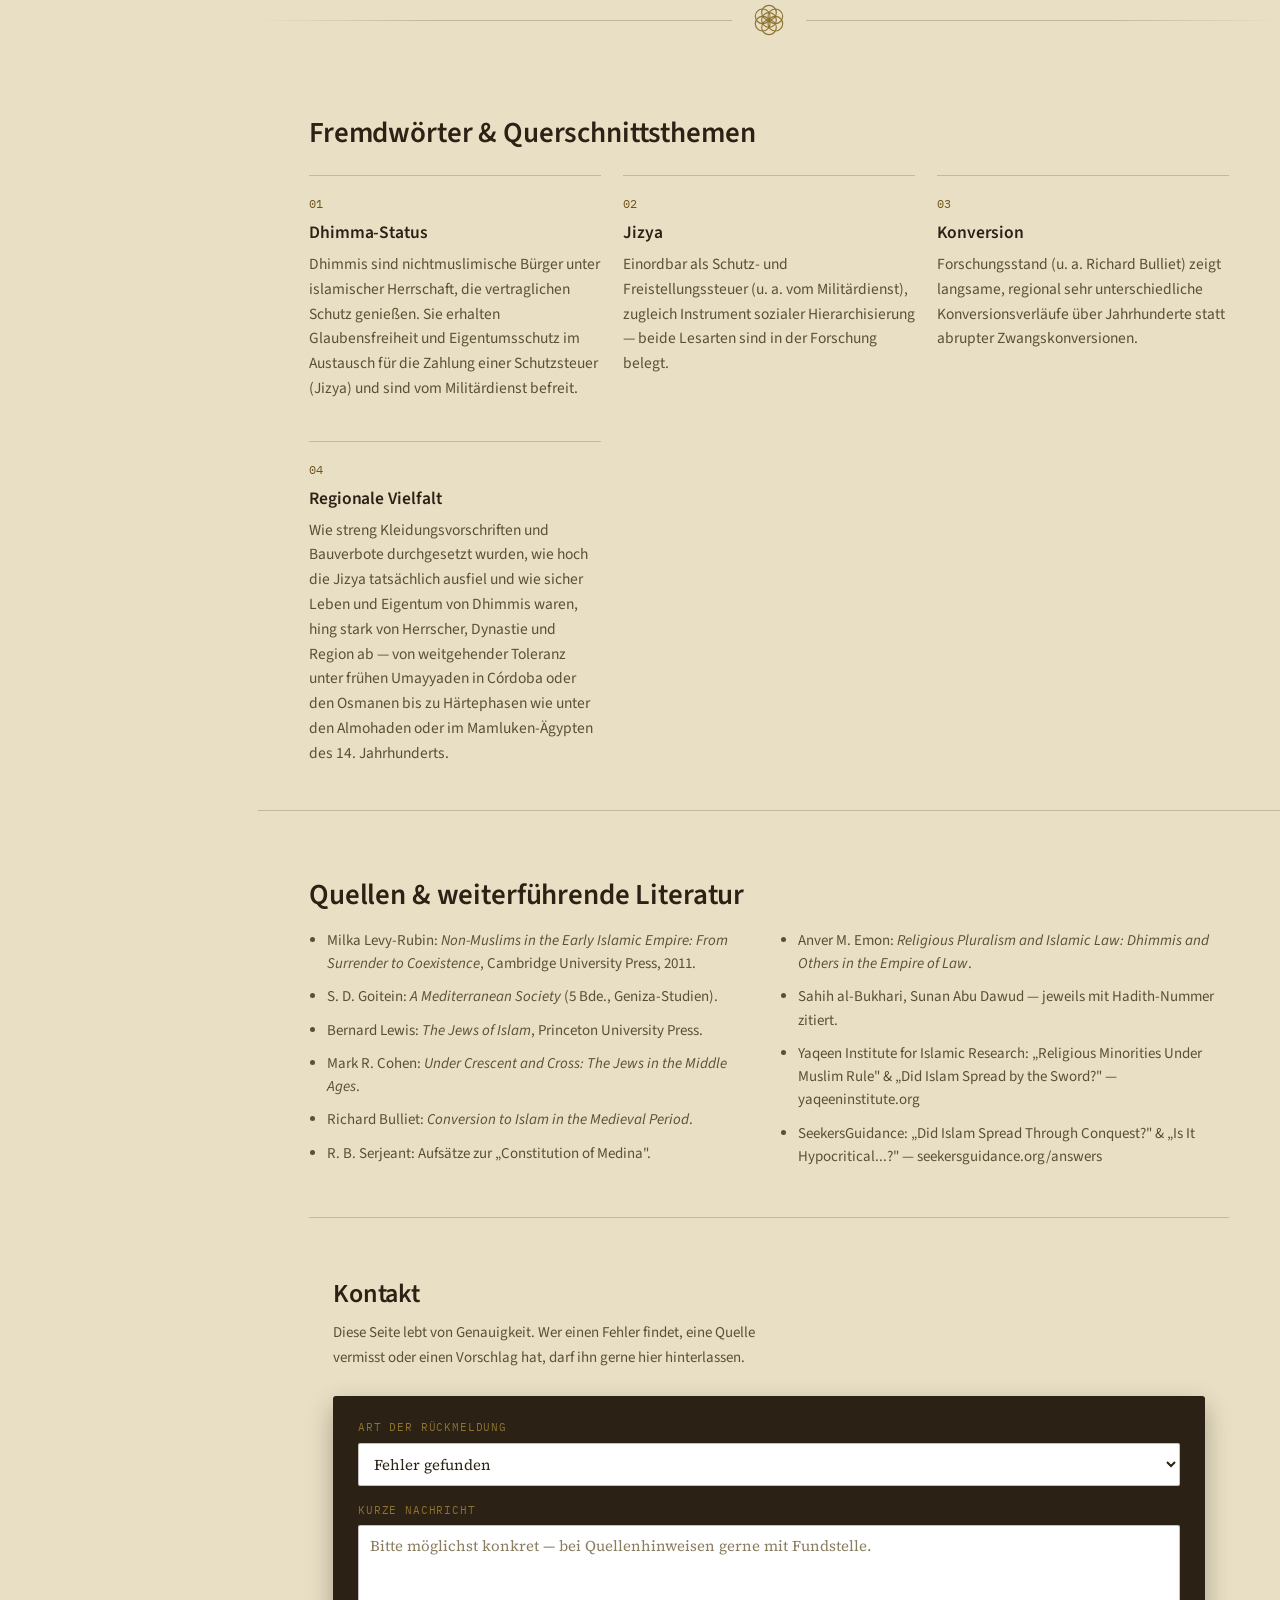
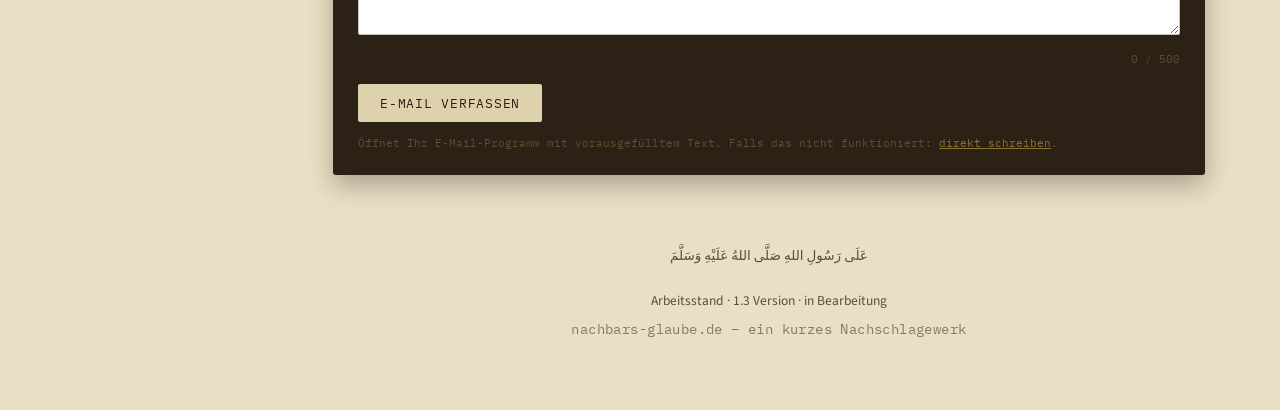
==== commit c41fe4ba: "Enhance introduction with new context and questions Added additional context regarding narratives an" ====
--- a/index.html
+++ b/index.html
@@ -343,7 +343,11 @@
 <header class="hero">
   <span class="eyebrow">Ein quellenbasiertes Nachschlagewerk</span>
   <h1><em>Mittelalter im Nahen Osten</em></h1>
-  <p>Wie lebte es sich als Nicht-Muslim unter muslimischer Herrschaft? Wie war der Alltag der Menschen in der Vergangeheit geregelt? Was sagt der Islam zu Andersgläubigen? Die Antwort steht nicht in heutigen Debatten, sondern in Verträgen, Artefakten, Chroniken aus vierzehn Jahrhunderten sowie islamischen Quelltexten. Diese Seite trägt einiges davon zusammen, dabei gehen wir gemeinsam auf Entdeckung und nehmen diese Fragen sowie die Antworten dazu, etwas genauer unter die Lupe. Mit Blick auf die Verfassung von Medina vom Jahre 622, bis hinzu <a href="al-andalus-1492.html">der Auflösung des andalusischen Reiches</a> und darüber hinaus. Jeder Beleg ist nach seiner Quellenart gekennzeichnet, und wo Historiker bis heute streiten, steht das in einer Randglosse.</p>
+  <p>Leider prägen Narrative und viel Unkenntnis die heutigen Debatten rund um den Nahen Osten und seiner Vergangenheit. Dieses Werk trägt die Antworten folgender Fragen zusammen: 
+  Welche regeln galten wirklich?
+  Wie lebten die Menschen unter "muslimischer" Hoheit? Wie war der Alltag der Menschen in der Vergangeheit geregelt?
+  Die Antworten steht nicht in heutigen Debatten, sondern in Verträgen, Artefakten, Chroniken aus vierzehn Jahrhunderten sowie verschiedenen Quelltexten. 
+  Jeder Beleg ist nach seiner Quellenart gekennzeichnet, und wo Historiker bis heute streiten, steht das in einer Randglosse.</p>
   <div class="seal">Die Seite befindet sich in Bearbeitung</div>
 </header>
 
@@ -443,30 +447,31 @@
       </div>
     </div>
 
-    <div class="gloss">Ibn Kathir überliefert zwei Berichte zum Anlass von Sure 60:8. Nach dem einen (Bukhari und Muslim) fragte Asma bint Abi Bakr, ob sie die Bande zu ihrer noch nicht-muslimischen Mutter pflegen dürfe — der Prophet ﷺ bejahte. Nach dem anderen brachte die Mutter Geschenke, Asma nahm sie nicht an und ließ sie nicht ins Haus; daraufhin sei der Vers offenbart worden und der Prophet ﷺ habe sie angewiesen, die Geschenke anzunehmen und die Mutter einzulassen.</div>
+    <div class="gloss">Ibn Kathir überliefert zwei Berichte zum Anlass von Sure 60:8. Beide betonen, dass Muslime friedlich und gerecht mit nicht-muslimischen Verwandten umgehen sollen, solange diese keine Feindseligkeit zeigen. Im ersten Fall (überliefert bei Bukhari und Muslim) fragte Asma bint Abi Bakr nach der Pflege des Bandes zu ihrer Mutter; der Prophet ﷺ bejahte dies. Im zweiten Fall nahm Asma zunächst Geschenke ihrer Mutter nicht an; daraufhin wurde der Vers offenbart, der sie anwies, die Gastfreundschaft wiederherzustellen.</div>
 
     <div class="cards">
       <div class="card a">
         <span class="tag">Kategorie A · Vertragstext</span>
         <h3>Verfassung von Medina</h3>
-        <p>Regelt gemeinsame Verteidigung und Rechtsprechung zwischen Muslimen und jüdischen Stämmen und hält fest: den Juden ihre Religion, den Muslimen ihre Religion. Gilt als eines der am besten gesicherten Dokumente der frühesten islamischen Zeit.</p>
+        <p>Inhaltlich dreht sich alles um einen Begriff: <i>umma wahida</i>, eine gemeinsame Gemeinschaft. Juden und Muslime gehören danach zusammen, auch wenn jeder seinen eigenen Glauben behält. Neun beteiligte Stämme haften darin sogar gemeinsam für Blutgeld, wenn eines ihrer Mitglieder einen Totschlag begeht. Durch diese kollektive Haftung wurde das finanzielle Risiko auf eine breite Gemeinschaft verteilt, was die extrem hohe Summe des Blutgeldes für die einzelne Familie überhaupt erst bezahlbar machte. Da zudem nun alle neun Stämme ein direktes finanzielles Interesse daran hatten, Straftaten zu verhindern und den Frieden zu wahren, dämmte diese Regelung die unkontrollierbare Blutrache effektiv ein und schuf soziale Stabilität.
+		Das Dokument selbst nennt sich schlicht Kitab ("Schriftstück") oder Sahifa ("Blatt"). Den Begriff "Verfassung" gab ihm erst der Orientalist Julius Wellhausen im 19. Jahrhundert. Manche Historiker, allen voran R. B. Serjeant, vermuten sogar, dass hier eigentlich acht einzelne Dokumente aus den ersten sieben Medina-Jahren später zu einem Text zusammengefügt wurden.</p>
         <span class="src">Ibn Ishaq / Ibn Hisham, Sira</span>
       </div>
       <div class="card a">
         <span class="tag">Kategorie A · Vertragstext</span>
         <h3>Vertrag mit den Christen von Najran (631)</h3>
-        <p>Schutzzusage im Austausch gegen Jizya; garantierte Religionsausübung, eigene Kirchen und Rechtsprechung für die christliche Delegation aus dem Jemen.</p>
+        <p>Eine 60-köpfige Delegation aus Najran (Jemen) reiste unter Führung von Bischof Abu Haritha nach Medina, 24 von ihnen aus vornehmen Familien. In der Moschee des Propheten beteten sie, nach Osten gewandt. Drei Tage lang ging es um die Natur Jesu. Am Ende schlug der Prophet eine Mubahala vor, ein gegenseitiges Fluchgebet zur Klärung des Streits. Die Delegation lehnte ab und schloss stattdessen einen Vertrag: Er sicherte Leben, Glauben und Eigentum zu, verbot Racheakte und befreite sie vom Militärdienst. Im Gegenzug zahlten sie Jizya aus der Dattel- und Palmenernte.</p>
         <span class="src">Ibn Sa'd; al-Baladhuri, Futuh al-Buldan</span>
       </div>
       <div class="card c">
         <span class="tag">Kategorie C · umstritten</span>
         <h3>Ashtiname (Achtiname) für St. Katharina</h3>
-        <p>Traditionell auf 626 datierter Schutzbrief an das Sinai-Kloster. Bis heute dort als Reliquie verwahrt bzw. in Abschriften bezeugt.</p>
+        <p>Die Dokumente besagen, dass der Prophet Muhammad den Text diktierte und Ali ibn Abi Talib ihn niederschrieb. Da Muhammad Analphabet war, beglaubigte er das Schriftstück mit seinem eigenen Handabdruck. Inhaltlich garantiert der Erlass den Schutz der christlichen Stätte, der Mönche und ihres Eigentums. Zudem befreit er den Klerus von der Tributsteuer (Jizya) und sichert die freie Ausübung des christlichen Glaubens zu. Das vermutete Originaldokument wurde im Jahr 1517 von Sultan Selim I. nach Istanbul in die osmanische Schatzkammer überführt. Den Mönchen verblieb lediglich eine amtlich beglaubigte Kopie, auf die alle heutigen Abschriften zurückgehen.</p>
         <span class="src">Kopien: Katharinenkloster Sinai, Simonopetra</span>
       </div>
     </div>
 
-    <div class="gloss">Die ältesten erhaltenen Abschriften der Ashtiname stammen erst aus deutlich späterer Zeit als 626; ihre Existenz zu Lebzeiten des Propheten ist unter Historikern umstritten, während sie innerhalb der klosterinternen und islamischen Tradition seit Jahrhunderten als authentisch gilt. Beide Positionen gehören auf eine ehrliche Seite.</div>
+    <div class="gloss">Die ältesten erhaltenen Abschriften der Ashtiname stammen erst aus deutlich späterer Zeit als 626; ihre Existenz zu Lebzeiten des Propheten ist unter Historikern umstritten, während sie innerhalb der klosterinternen und islamischen Tradition seit Jahrhunderten als authentisch gilt.</div>
 
     <div class="cards">
       <div class="card c">
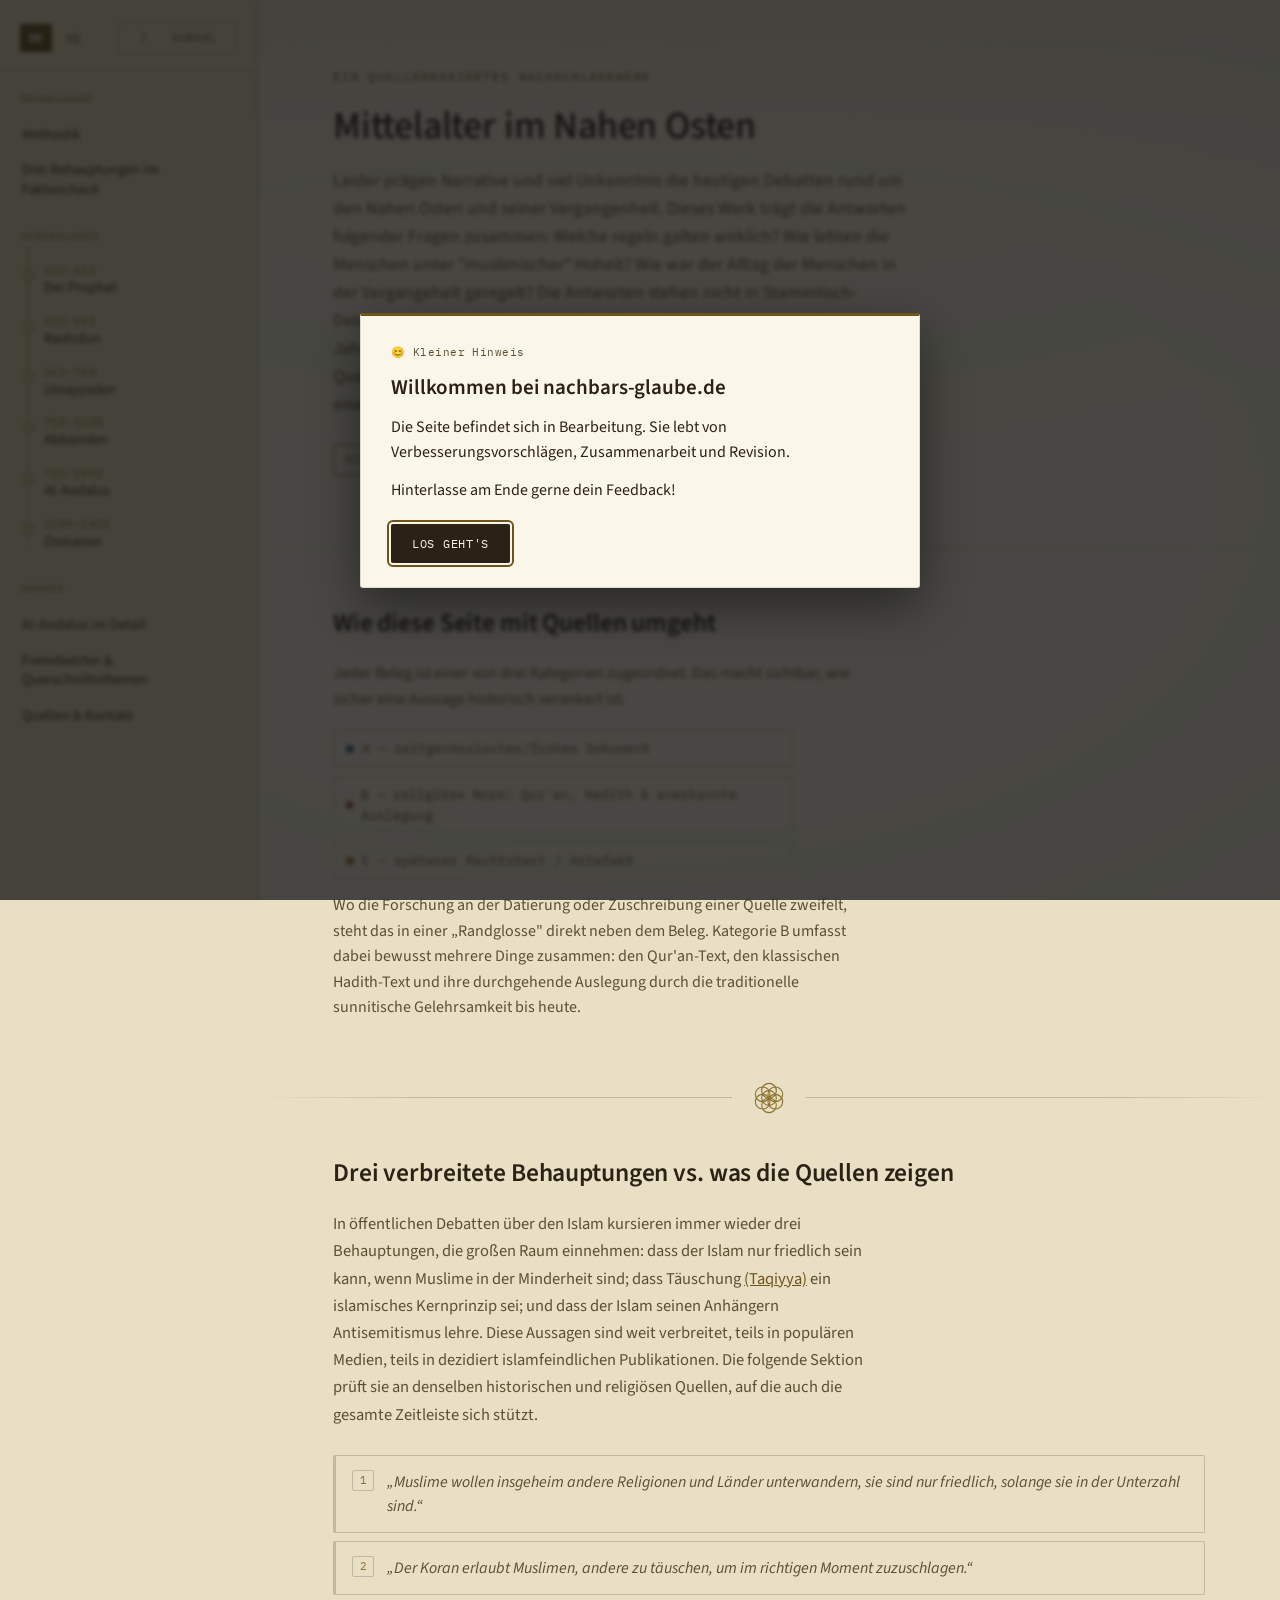
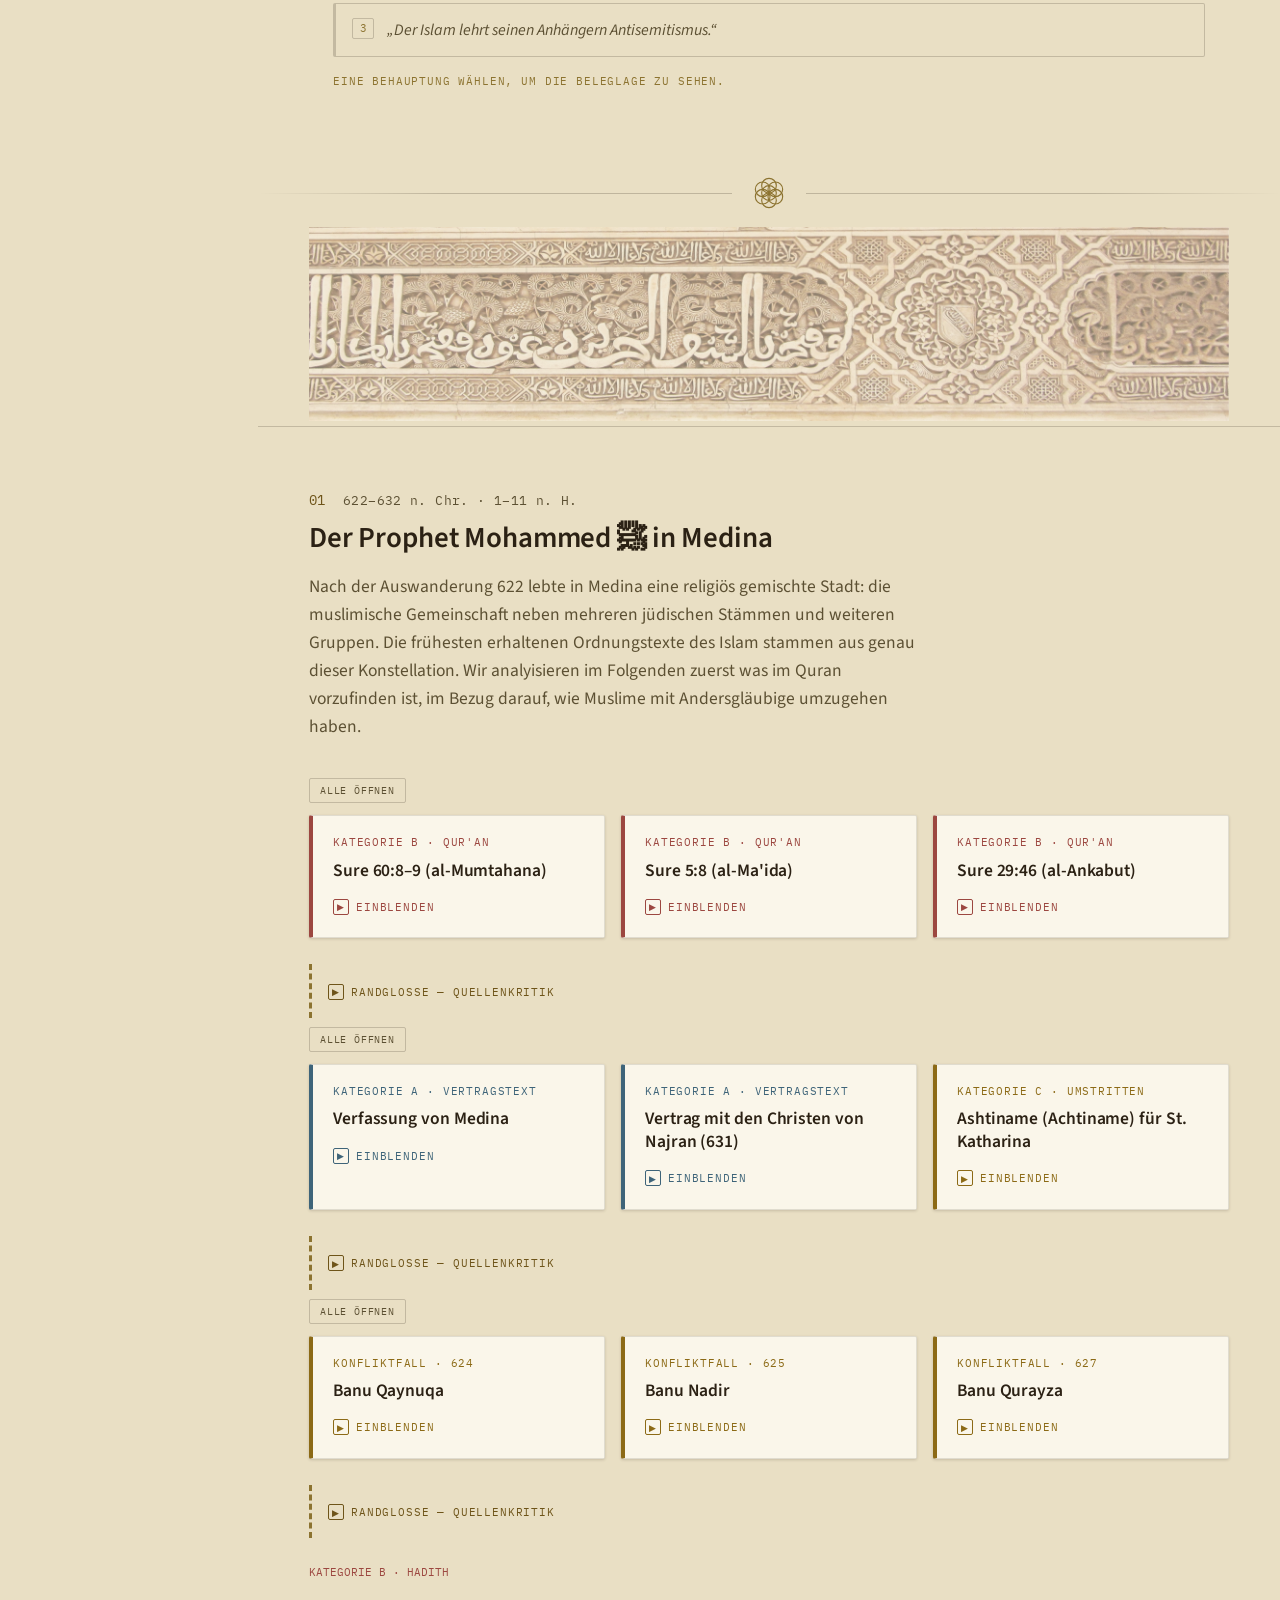
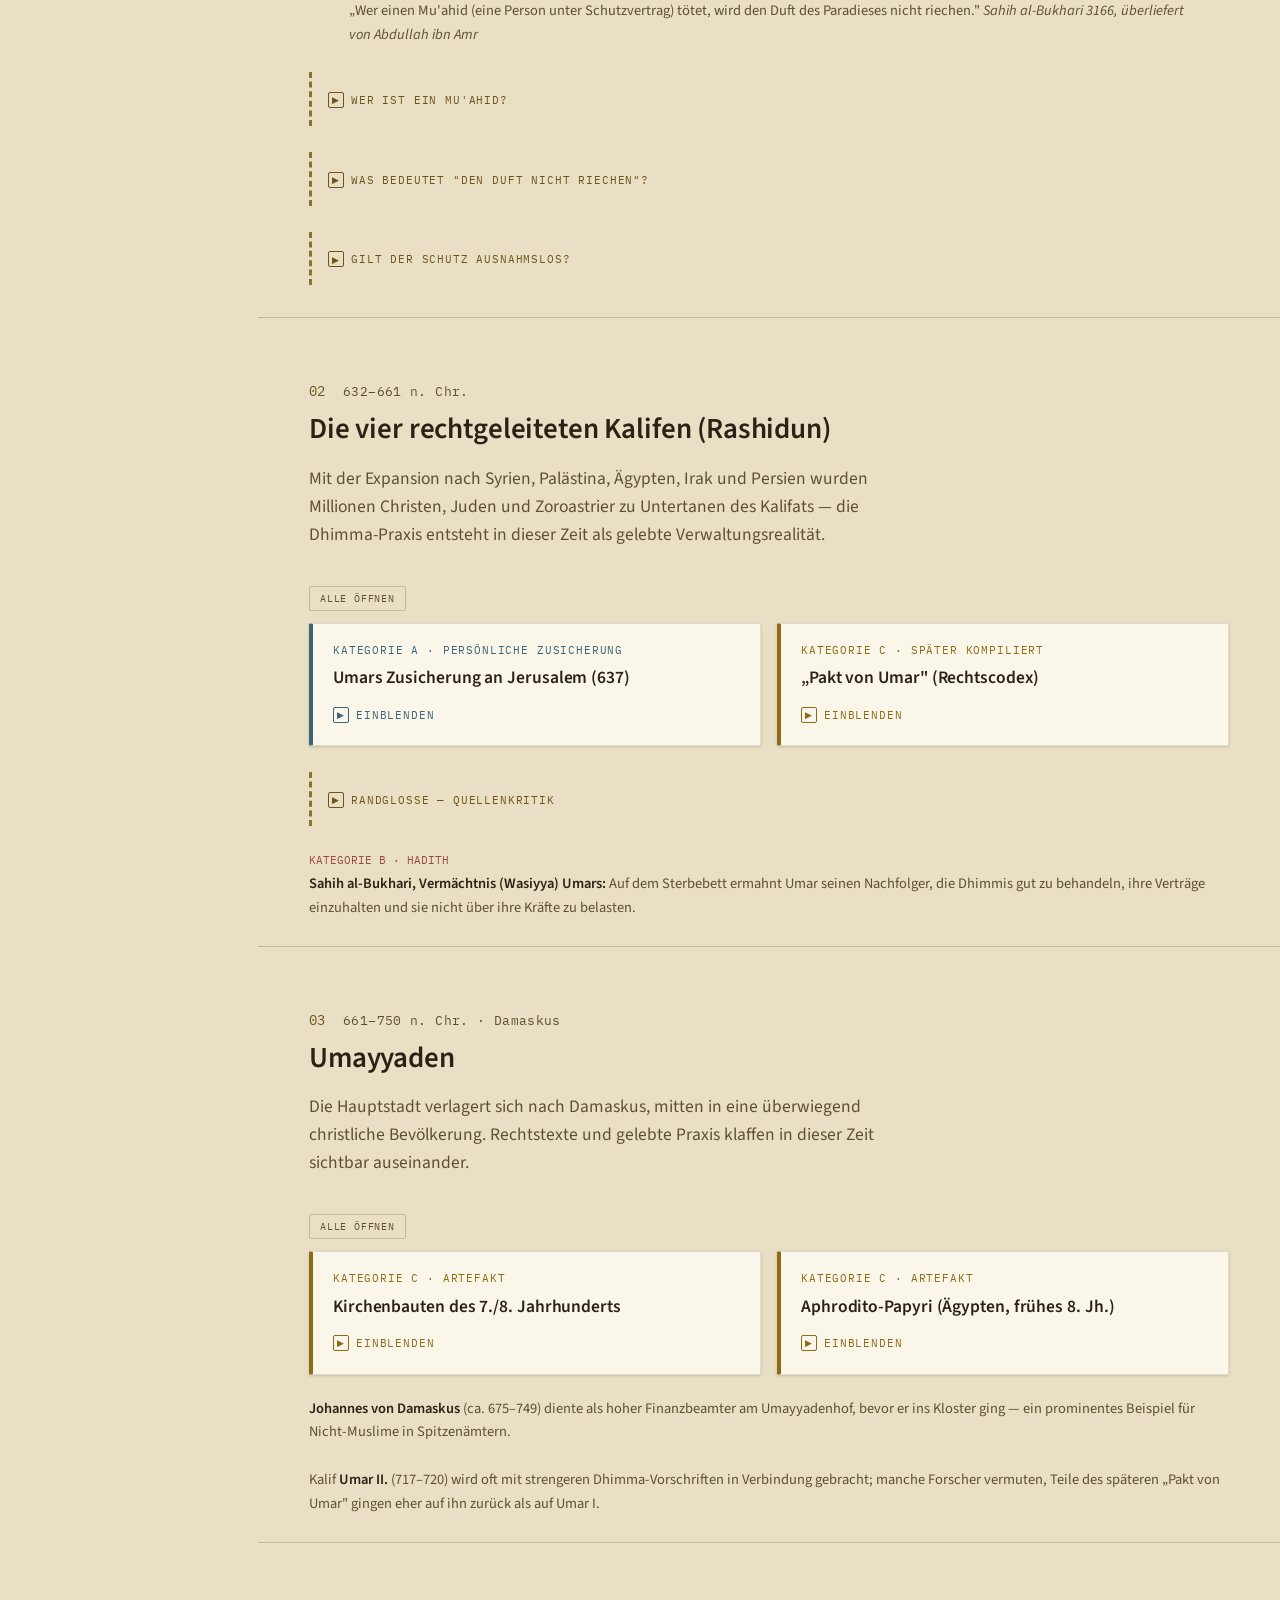
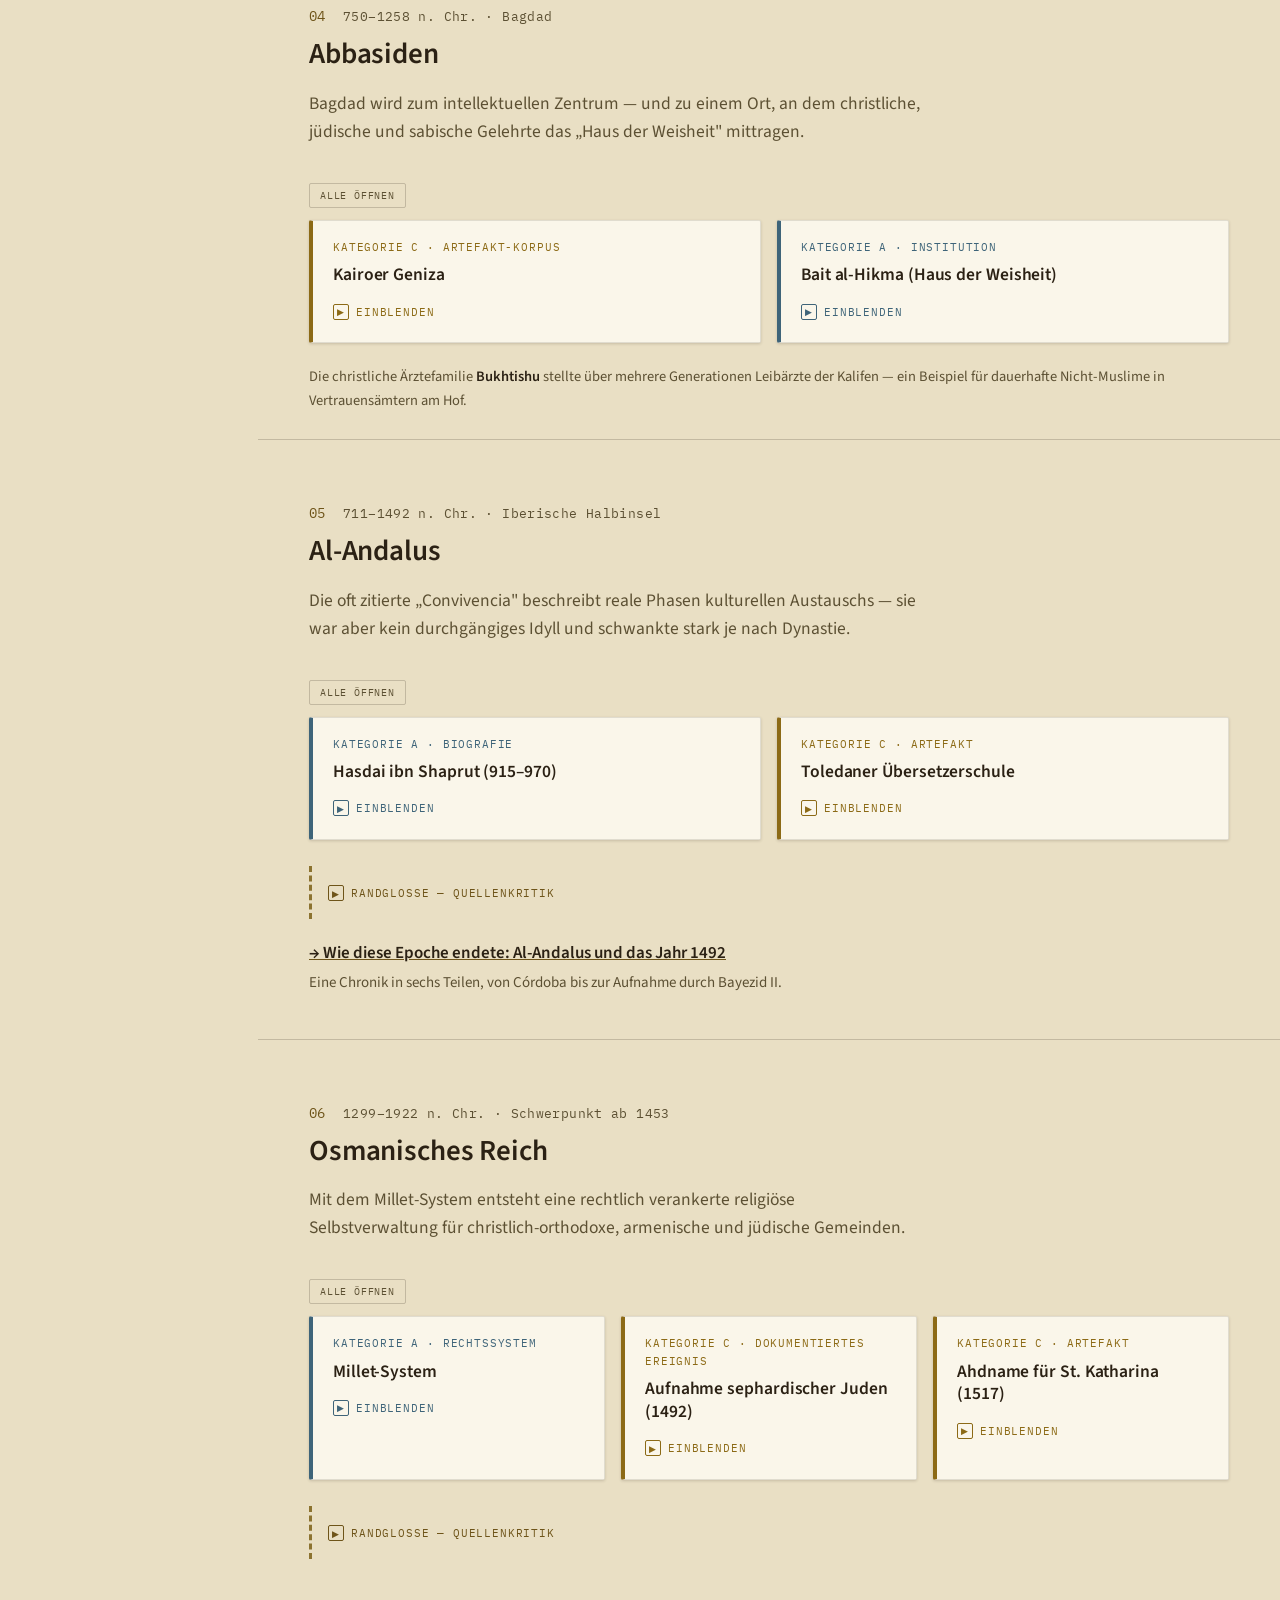
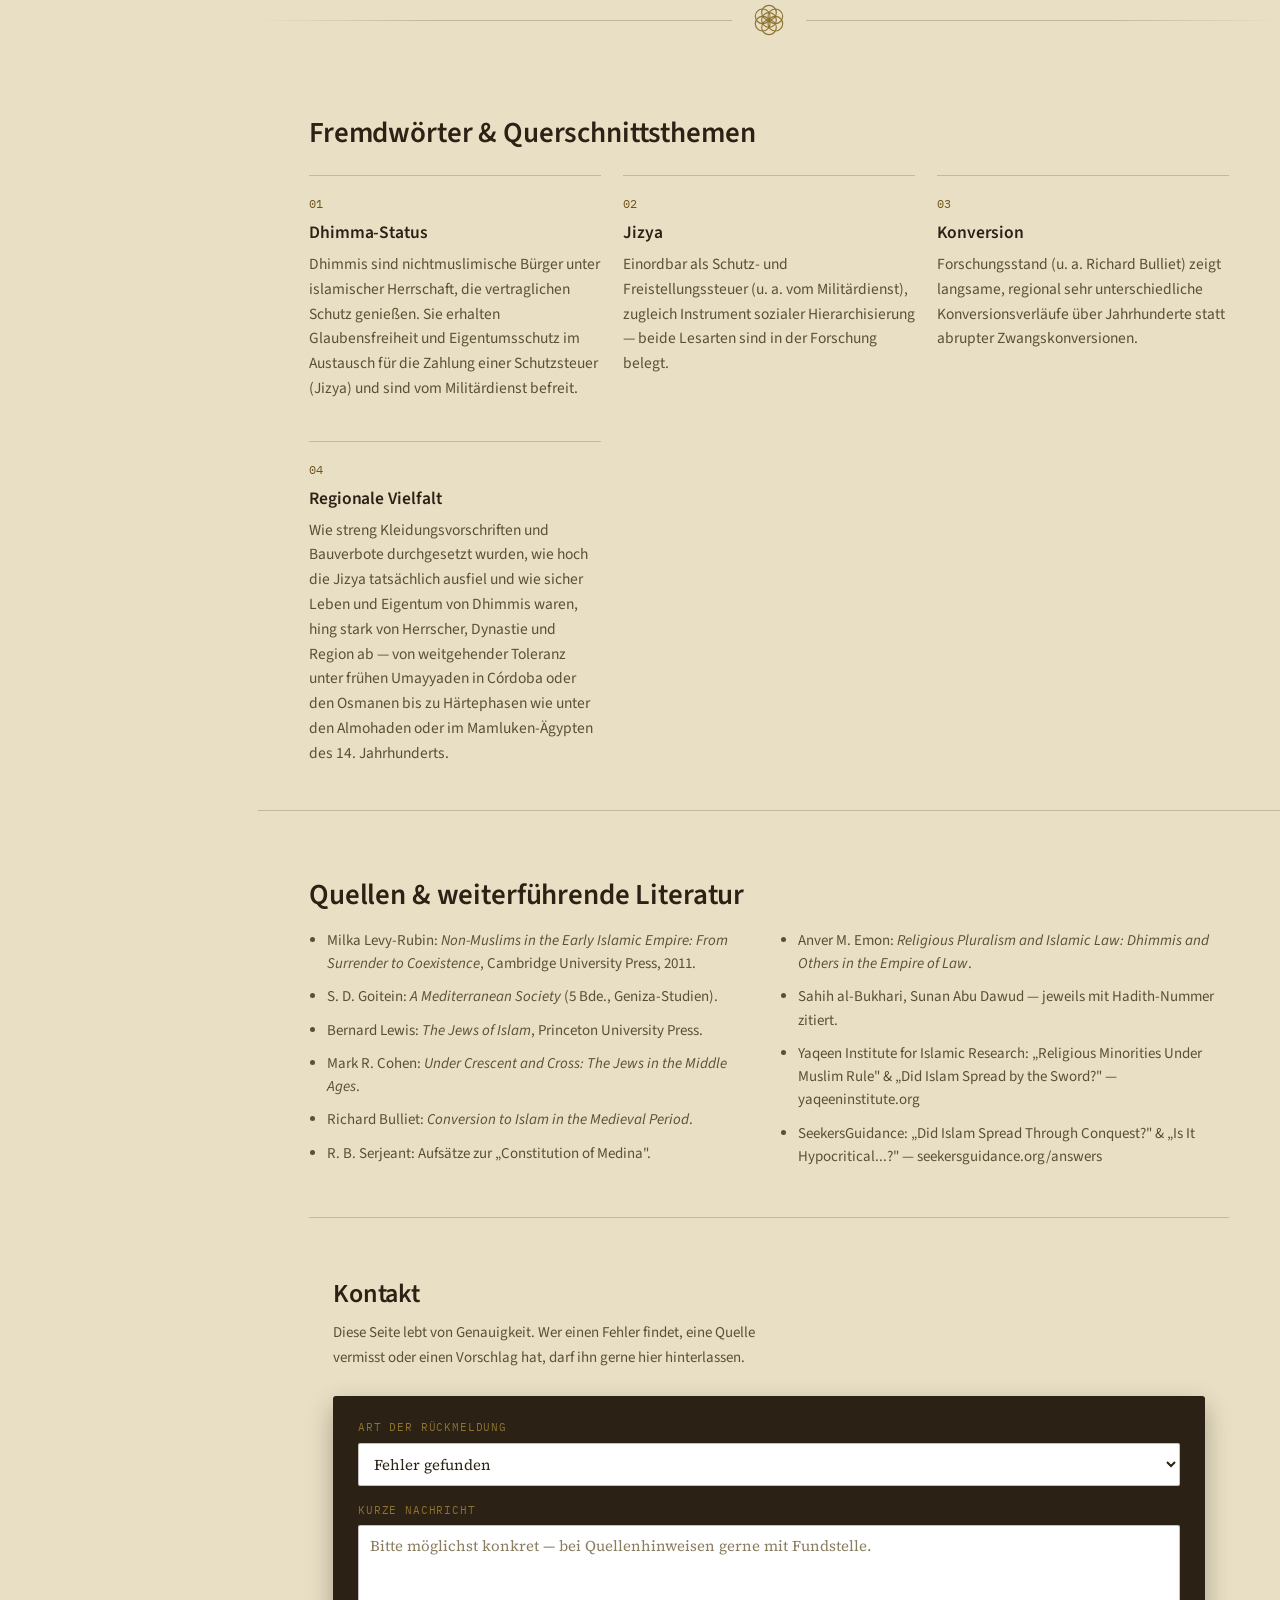
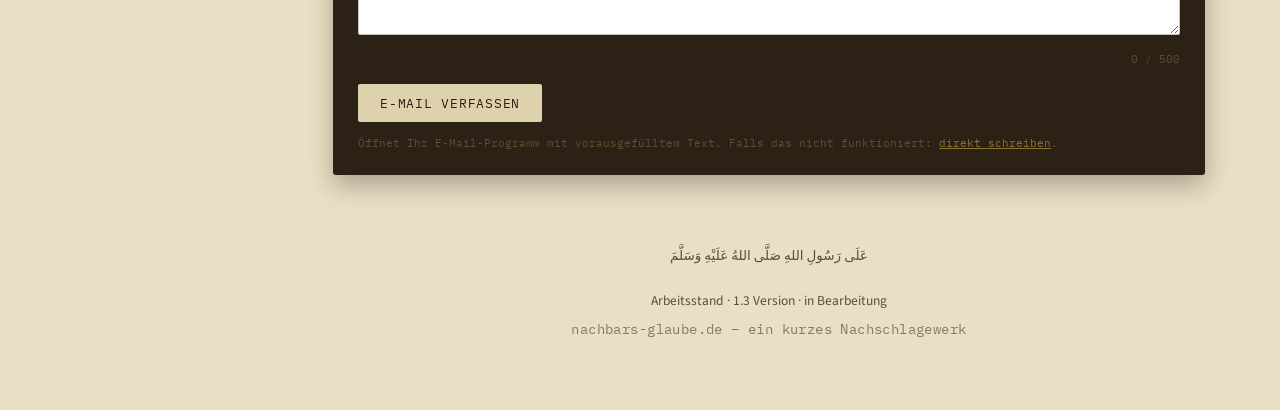
==== commit 8dcab3a8: "Fix typo in index.html" ====
--- a/index.html
+++ b/index.html
@@ -346,7 +346,7 @@
   <p>Leider prägen Narrative und viel Unkenntnis die heutigen Debatten rund um den Nahen Osten und seiner Vergangenheit. Dieses Werk trägt die Antworten folgender Fragen zusammen: 
   Welche regeln galten wirklich?
   Wie lebten die Menschen unter "muslimischer" Hoheit? Wie war der Alltag der Menschen in der Vergangeheit geregelt?
-  Die Antworten steht nicht in heutigen Debatten, sondern in Verträgen, Artefakten, Chroniken aus vierzehn Jahrhunderten sowie verschiedenen Quelltexten. 
+  Die Antworten stehen nicht in Stammtisch-Debatten, sondern in Verträgen, Artefakten, Chroniken aus vierzehn Jahrhunderten sowie verschiedenen Quelltexten. 
   Jeder Beleg ist nach seiner Quellenart gekennzeichnet, und wo Historiker bis heute streiten, steht das in einer Randglosse.</p>
   <div class="seal">Die Seite befindet sich in Bearbeitung</div>
 </header>
